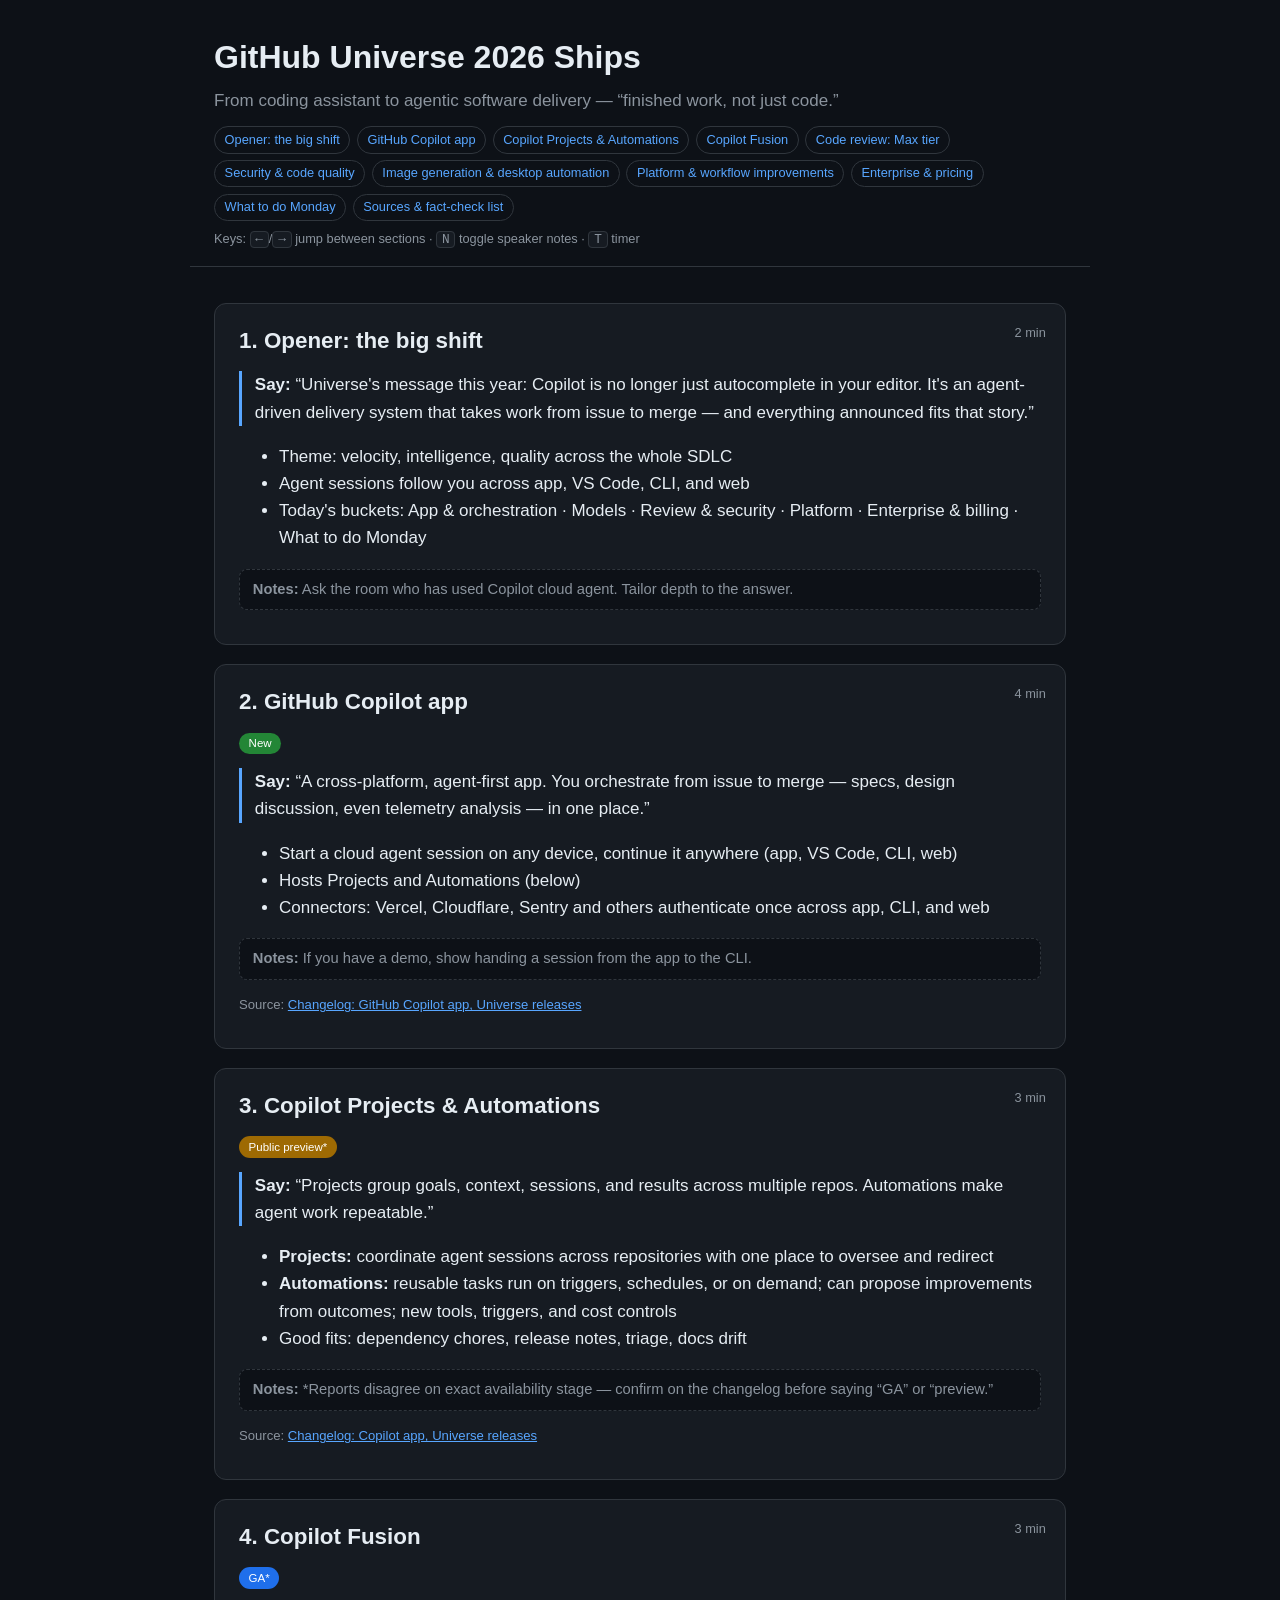
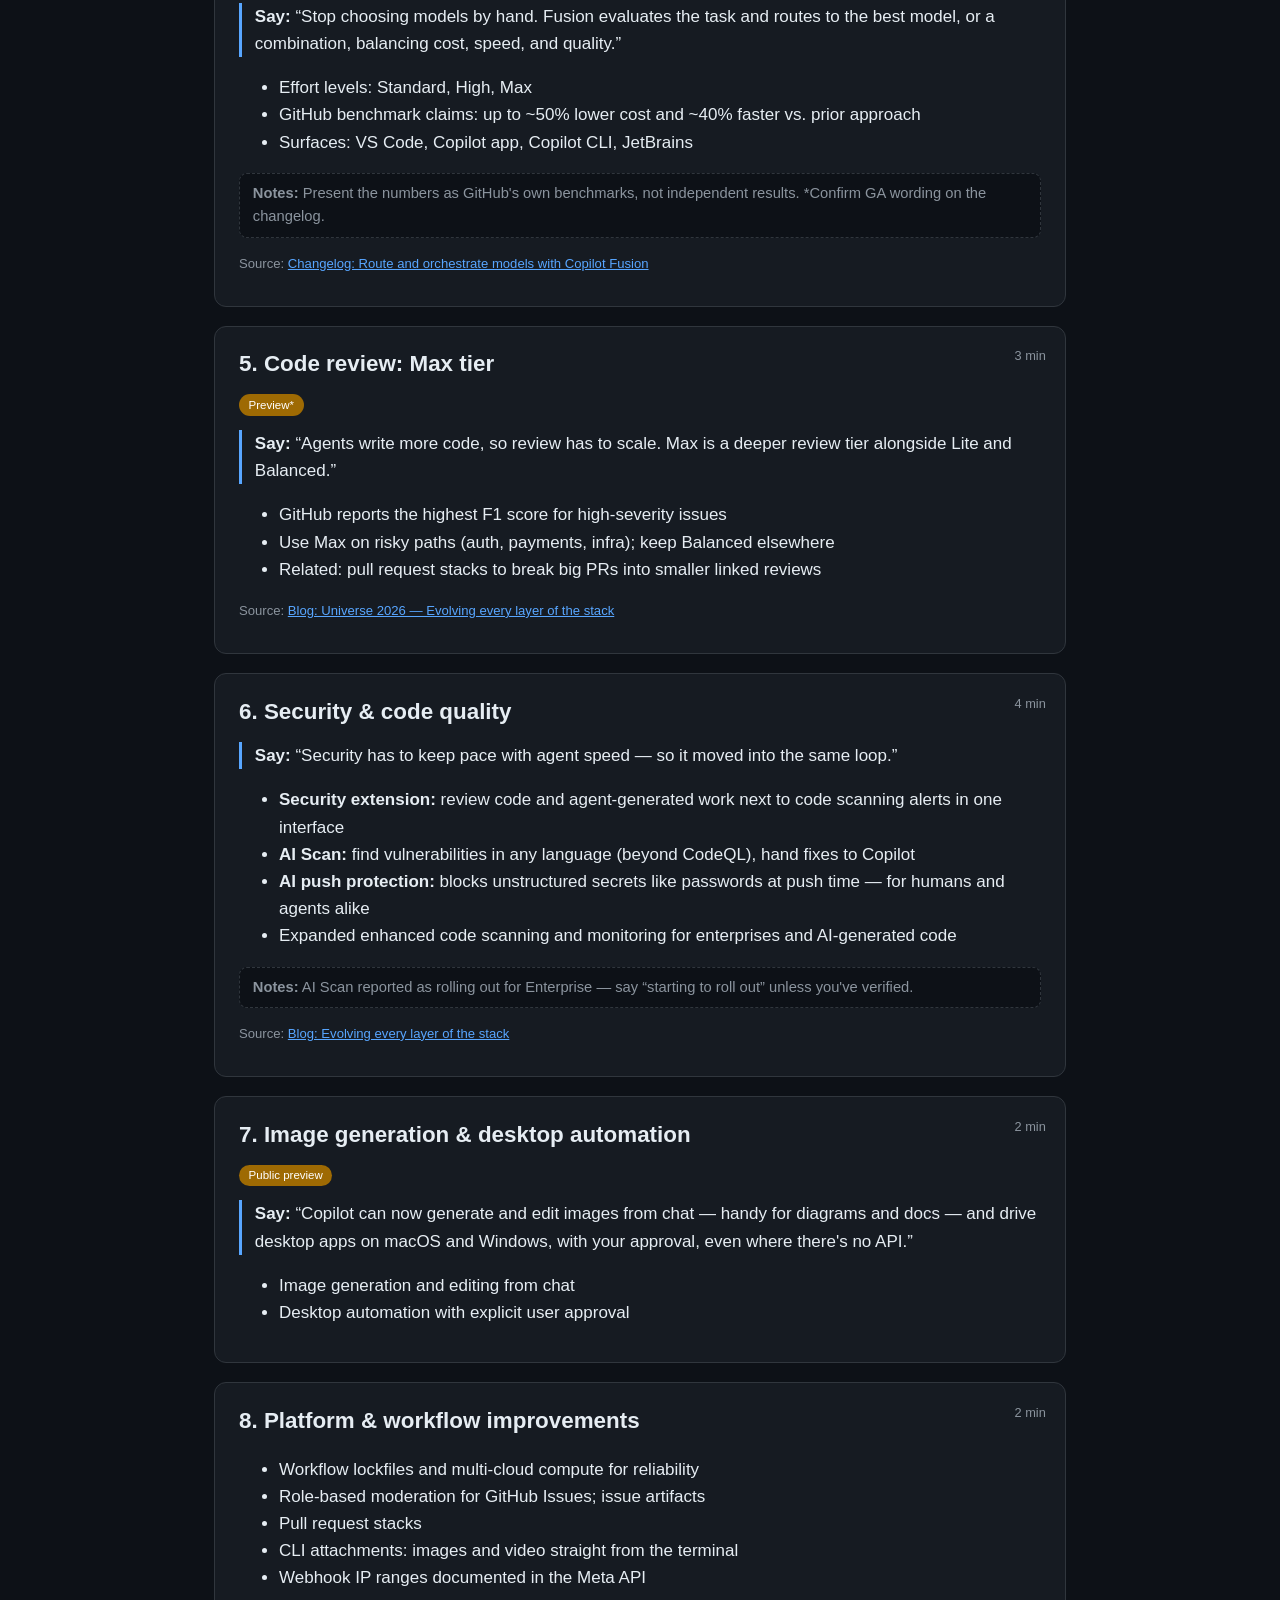
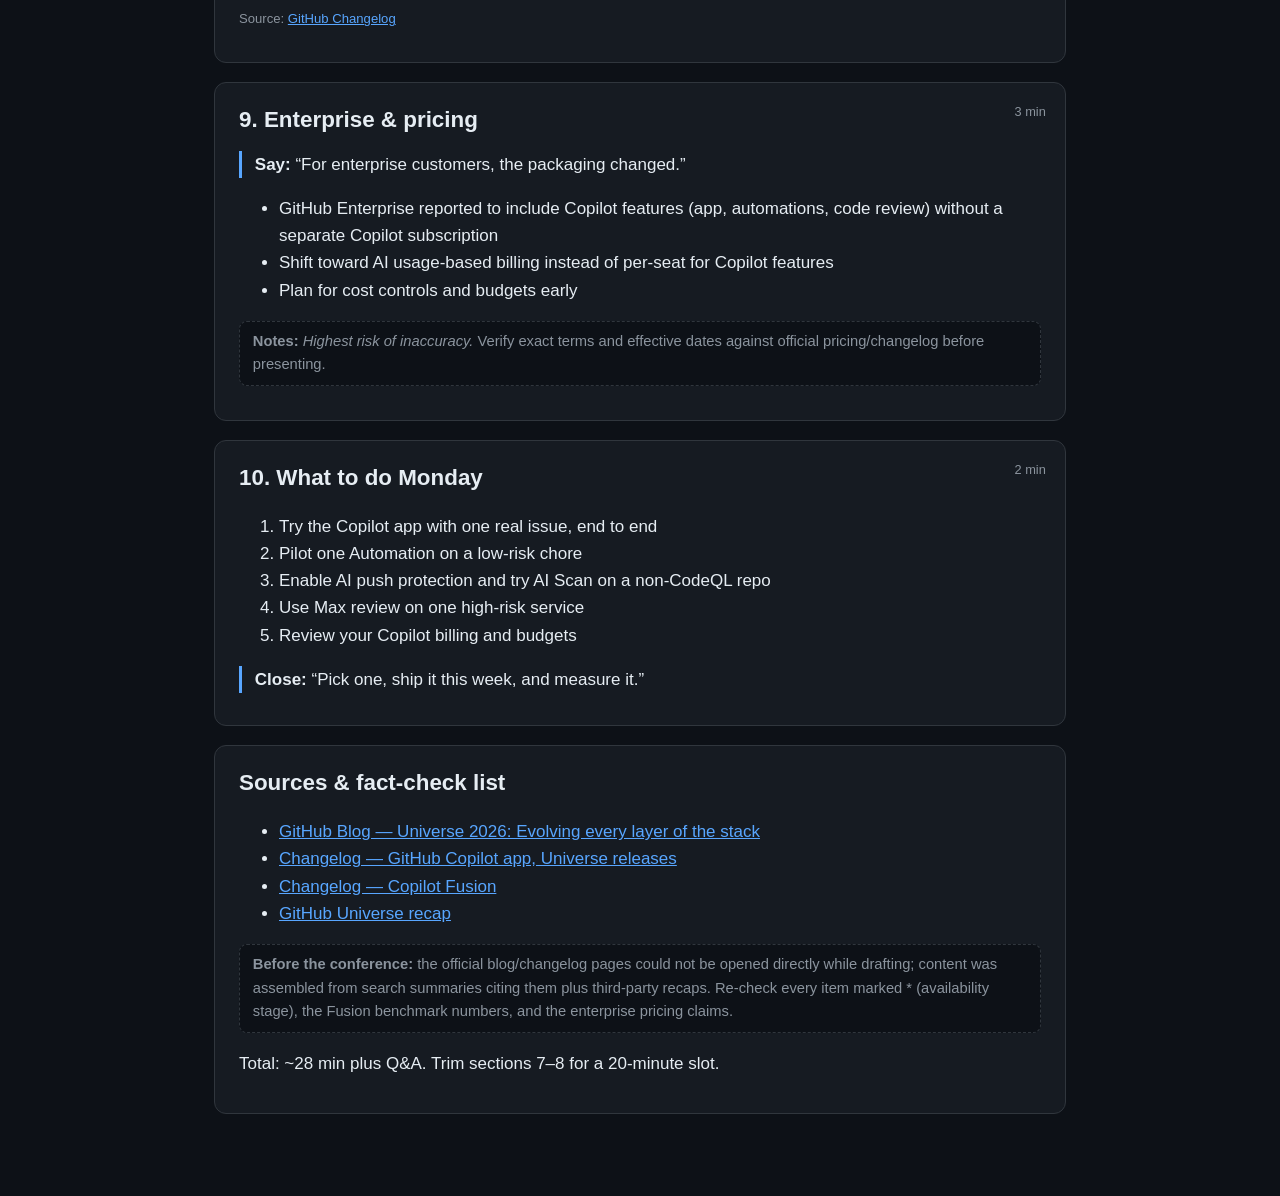
==== index.html @ 9abf764d "Add GitHub Universe 2026 talk track Co-authored-by: Copilot <223556219+Copilot@users.noreply.github." ====
<!DOCTYPE html>
<html lang="en">
<head>
<meta charset="utf-8">
<meta name="viewport" content="width=device-width, initial-scale=1">
<title>GitHub Universe 2026 Ships — Talk Track</title>
<link rel="stylesheet" href="style.css">
</head>
<body>
<header>
  <h1>GitHub Universe 2026 Ships</h1>
  <p class="tag">From coding assistant to agentic software delivery — “finished work, not just code.”</p>
  <nav id="toc"></nav>
  <p class="hint">Keys: <kbd>←</kbd>/<kbd>→</kbd> jump between sections · <kbd>N</kbd> toggle speaker notes · <kbd>T</kbd> timer</p>
  <span id="timer" hidden>00:00</span>
</header>

<main>

<section id="opener" data-time="2 min">
  <h2>1. Opener: the big shift</h2>
  <p class="say"><strong>Say:</strong> “Universe's message this year: Copilot is no longer just autocomplete in your editor. It's an agent-driven delivery system that takes work from issue to merge — and everything announced fits that story.”</p>
  <ul>
    <li>Theme: velocity, intelligence, quality across the whole SDLC</li>
    <li>Agent sessions follow you across app, VS Code, CLI, and web</li>
    <li>Today's buckets: App &amp; orchestration · Models · Review &amp; security · Platform · Enterprise &amp; billing · What to do Monday</li>
  </ul>
  <p class="notes"><strong>Notes:</strong> Ask the room who has used Copilot cloud agent. Tailor depth to the answer.</p>
</section>

<section id="app" data-time="4 min">
  <h2>2. GitHub Copilot app</h2>
  <span class="badge">New</span>
  <p class="say"><strong>Say:</strong> “A cross-platform, agent-first app. You orchestrate from issue to merge — specs, design discussion, even telemetry analysis — in one place.”</p>
  <ul>
    <li>Start a cloud agent session on any device, continue it anywhere (app, VS Code, CLI, web)</li>
    <li>Hosts Projects and Automations (below)</li>
    <li>Connectors: Vercel, Cloudflare, Sentry and others authenticate once across app, CLI, and web</li>
  </ul>
  <p class="notes"><strong>Notes:</strong> If you have a demo, show handing a session from the app to the CLI.</p>
  <p class="src">Source: <a href="https://github.blog/changelog/2026-10-28-github-copilot-app-universe-releases/">Changelog: GitHub Copilot app, Universe releases</a></p>
</section>

<section id="projects" data-time="3 min">
  <h2>3. Copilot Projects &amp; Automations</h2>
  <span class="badge preview">Public preview*</span>
  <p class="say"><strong>Say:</strong> “Projects group goals, context, sessions, and results across multiple repos. Automations make agent work repeatable.”</p>
  <ul>
    <li><strong>Projects:</strong> coordinate agent sessions across repositories with one place to oversee and redirect</li>
    <li><strong>Automations:</strong> reusable tasks run on triggers, schedules, or on demand; can propose improvements from outcomes; new tools, triggers, and cost controls</li>
    <li>Good fits: dependency chores, release notes, triage, docs drift</li>
  </ul>
  <p class="notes"><strong>Notes:</strong> *Reports disagree on exact availability stage — confirm on the changelog before saying “GA” or “preview.”</p>
  <p class="src">Source: <a href="https://github.blog/changelog/2026-10-28-github-copilot-app-universe-releases/">Changelog: Copilot app, Universe releases</a></p>
</section>

<section id="fusion" data-time="3 min">
  <h2>4. Copilot Fusion</h2>
  <span class="badge ga">GA*</span>
  <p class="say"><strong>Say:</strong> “Stop choosing models by hand. Fusion evaluates the task and routes to the best model, or a combination, balancing cost, speed, and quality.”</p>
  <ul>
    <li>Effort levels: Standard, High, Max</li>
    <li>GitHub benchmark claims: up to ~50% lower cost and ~40% faster vs. prior approach</li>
    <li>Surfaces: VS Code, Copilot app, Copilot CLI, JetBrains</li>
  </ul>
  <p class="notes"><strong>Notes:</strong> Present the numbers as GitHub's own benchmarks, not independent results. *Confirm GA wording on the changelog.</p>
  <p class="src">Source: <a href="https://github.blog/changelog/2026-10-28-route-and-orchestrate-models-with-github-copilot-fusion/">Changelog: Route and orchestrate models with Copilot Fusion</a></p>
</section>

<section id="review" data-time="3 min">
  <h2>5. Code review: Max tier</h2>
  <span class="badge preview">Preview*</span>
  <p class="say"><strong>Say:</strong> “Agents write more code, so review has to scale. Max is a deeper review tier alongside Lite and Balanced.”</p>
  <ul>
    <li>GitHub reports the highest F1 score for high-severity issues</li>
    <li>Use Max on risky paths (auth, payments, infra); keep Balanced elsewhere</li>
    <li>Related: pull request stacks to break big PRs into smaller linked reviews</li>
  </ul>
  <p class="src">Source: <a href="https://github.blog/news-insights/company-news/github-universe-2026-evolving-every-layer-of-the-stack/">Blog: Universe 2026 — Evolving every layer of the stack</a></p>
</section>

<section id="security" data-time="4 min">
  <h2>6. Security &amp; code quality</h2>
  <p class="say"><strong>Say:</strong> “Security has to keep pace with agent speed — so it moved into the same loop.”</p>
  <ul>
    <li><strong>Security extension:</strong> review code and agent-generated work next to code scanning alerts in one interface</li>
    <li><strong>AI Scan:</strong> find vulnerabilities in any language (beyond CodeQL), hand fixes to Copilot</li>
    <li><strong>AI push protection:</strong> blocks unstructured secrets like passwords at push time — for humans and agents alike</li>
    <li>Expanded enhanced code scanning and monitoring for enterprises and AI-generated code</li>
  </ul>
  <p class="notes"><strong>Notes:</strong> AI Scan reported as rolling out for Enterprise — say “starting to roll out” unless you've verified.</p>
  <p class="src">Source: <a href="https://github.blog/news-insights/company-news/github-universe-2026-evolving-every-layer-of-the-stack/">Blog: Evolving every layer of the stack</a></p>
</section>

<section id="creative" data-time="2 min">
  <h2>7. Image generation &amp; desktop automation</h2>
  <span class="badge preview">Public preview</span>
  <p class="say"><strong>Say:</strong> “Copilot can now generate and edit images from chat — handy for diagrams and docs — and drive desktop apps on macOS and Windows, with your approval, even where there's no API.”</p>
  <ul>
    <li>Image generation and editing from chat</li>
    <li>Desktop automation with explicit user approval</li>
  </ul>
</section>

<section id="platform" data-time="2 min">
  <h2>8. Platform &amp; workflow improvements</h2>
  <ul>
    <li>Workflow lockfiles and multi-cloud compute for reliability</li>
    <li>Role-based moderation for GitHub Issues; issue artifacts</li>
    <li>Pull request stacks</li>
    <li>CLI attachments: images and video straight from the terminal</li>
    <li>Webhook IP ranges documented in the Meta API</li>
  </ul>
  <p class="src">Source: <a href="https://github.blog/changelog/">GitHub Changelog</a></p>
</section>

<section id="enterprise" data-time="3 min">
  <h2>9. Enterprise &amp; pricing</h2>
  <p class="say"><strong>Say:</strong> “For enterprise customers, the packaging changed.”</p>
  <ul>
    <li>GitHub Enterprise reported to include Copilot features (app, automations, code review) without a separate Copilot subscription</li>
    <li>Shift toward AI usage-based billing instead of per-seat for Copilot features</li>
    <li>Plan for cost controls and budgets early</li>
  </ul>
  <p class="notes"><strong>Notes:</strong> <em>Highest risk of inaccuracy.</em> Verify exact terms and effective dates against official pricing/changelog before presenting.</p>
</section>

<section id="monday" data-time="2 min">
  <h2>10. What to do Monday</h2>
  <ol>
    <li>Try the Copilot app with one real issue, end to end</li>
    <li>Pilot one Automation on a low-risk chore</li>
    <li>Enable AI push protection and try AI Scan on a non-CodeQL repo</li>
    <li>Use Max review on one high-risk service</li>
    <li>Review your Copilot billing and budgets</li>
  </ol>
  <p class="say"><strong>Close:</strong> “Pick one, ship it this week, and measure it.”</p>
</section>

<section id="sources" data-time="">
  <h2>Sources &amp; fact-check list</h2>
  <ul>
    <li><a href="https://github.blog/news-insights/company-news/github-universe-2026-evolving-every-layer-of-the-stack/">GitHub Blog — Universe 2026: Evolving every layer of the stack</a></li>
    <li><a href="https://github.blog/changelog/2026-10-28-github-copilot-app-universe-releases/">Changelog — GitHub Copilot app, Universe releases</a></li>
    <li><a href="https://github.blog/changelog/2026-10-28-route-and-orchestrate-models-with-github-copilot-fusion/">Changelog — Copilot Fusion</a></li>
    <li><a href="https://github.com/events/universe/recap">GitHub Universe recap</a></li>
  </ul>
  <p class="notes"><strong>Before the conference:</strong> the official blog/changelog pages could not be opened directly while drafting; content was assembled from search summaries citing them plus third-party recaps. Re-check every item marked * (availability stage), the Fusion benchmark numbers, and the enterprise pricing claims.</p>
  <p>Total: ~28 min plus Q&amp;A. Trim sections 7–8 for a 20-minute slot.</p>
</section>

</main>
<script src="app.js"></script>
</body>
</html>
---- style.css ----
:root{--bg:#0d1117;--card:#161b22;--fg:#e6edf3;--mut:#8b949e;--acc:#58a6ff;--line:#30363d}
*{box-sizing:border-box}
body{margin:0;background:var(--bg);color:var(--fg);font:17px/1.6 -apple-system,Segoe UI,Helvetica,Arial,sans-serif}
header{padding:2rem 1.5rem 1rem;max-width:900px;margin:auto;position:sticky;top:0;background:var(--bg);z-index:2;border-bottom:1px solid var(--line)}
h1{margin:0;font-size:2rem}
.tag{color:var(--mut);margin:.25rem 0 .75rem}
#toc{display:flex;flex-wrap:wrap;gap:.4rem}
#toc a{font-size:.8rem;padding:.15rem .6rem;border:1px solid var(--line);border-radius:99px;color:var(--acc);text-decoration:none}
.hint{font-size:.8rem;color:var(--mut);margin:.5rem 0 0}
kbd{background:var(--card);border:1px solid var(--line);border-radius:4px;padding:0 .3rem}
#timer{position:absolute;right:1.5rem;top:1rem;font:700 1.4rem monospace;color:var(--acc)}
main{max-width:900px;margin:auto;padding:1rem 1.5rem 4rem}
section{background:var(--card);border:1px solid var(--line);border-radius:12px;padding:1.2rem 1.5rem;margin:1.2rem 0;position:relative;scroll-margin-top:11rem}
section::after{content:attr(data-time);position:absolute;right:1.2rem;top:1.2rem;color:var(--mut);font-size:.8rem}
h2{margin:0 0 .5rem;font-size:1.4rem}
.say{border-left:3px solid var(--acc);padding-left:.8rem;margin:.8rem 0}
.notes{color:var(--mut);font-size:.92rem;background:#0d1117;border:1px dashed var(--line);border-radius:8px;padding:.5rem .8rem}
body.hide-notes .notes{display:none}
.src{font-size:.82rem;color:var(--mut)}
a{color:var(--acc)}
.badge{display:inline-block;font-size:.72rem;padding:.1rem .6rem;border-radius:99px;background:#238636;color:#fff}
.badge.preview{background:#9e6a03}
.badge.ga{background:#1f6feb}
@media print{header{position:static}body{background:#fff;color:#000}section{break-inside:avoid;background:#fff}}
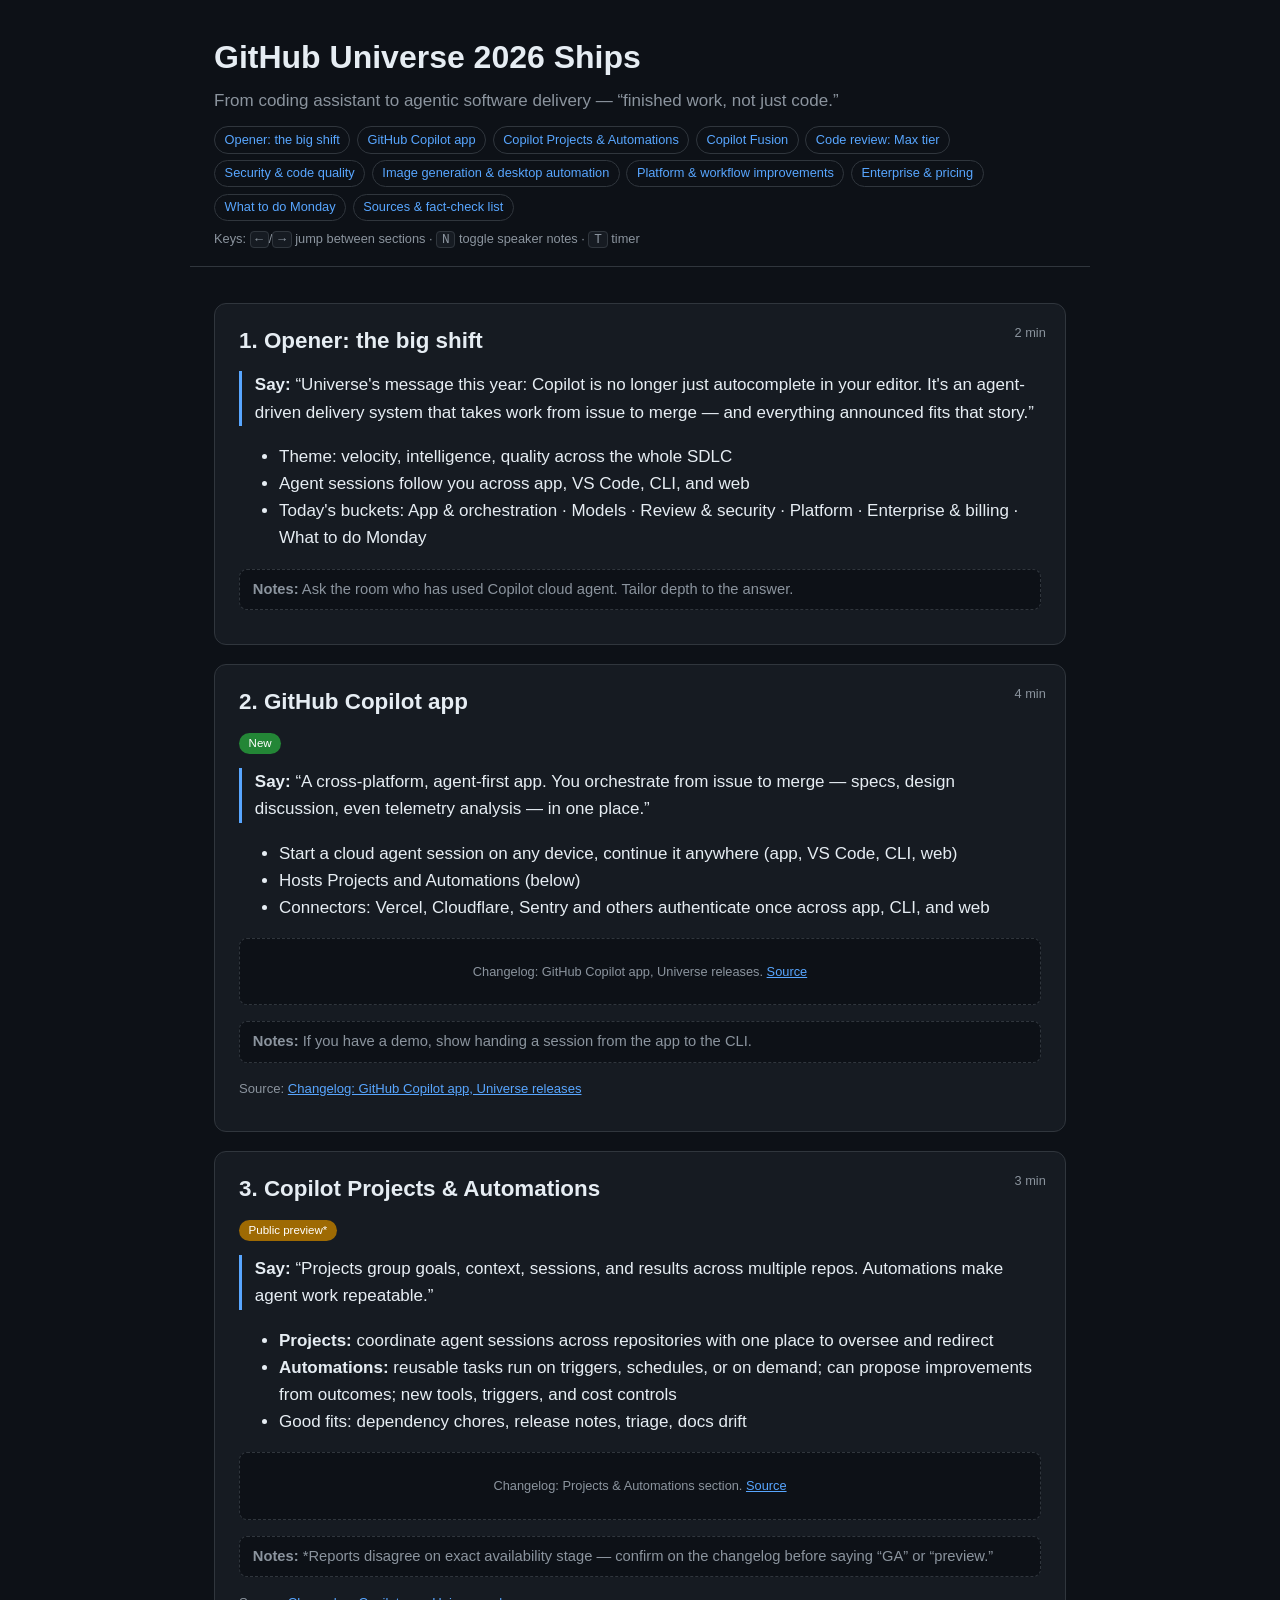
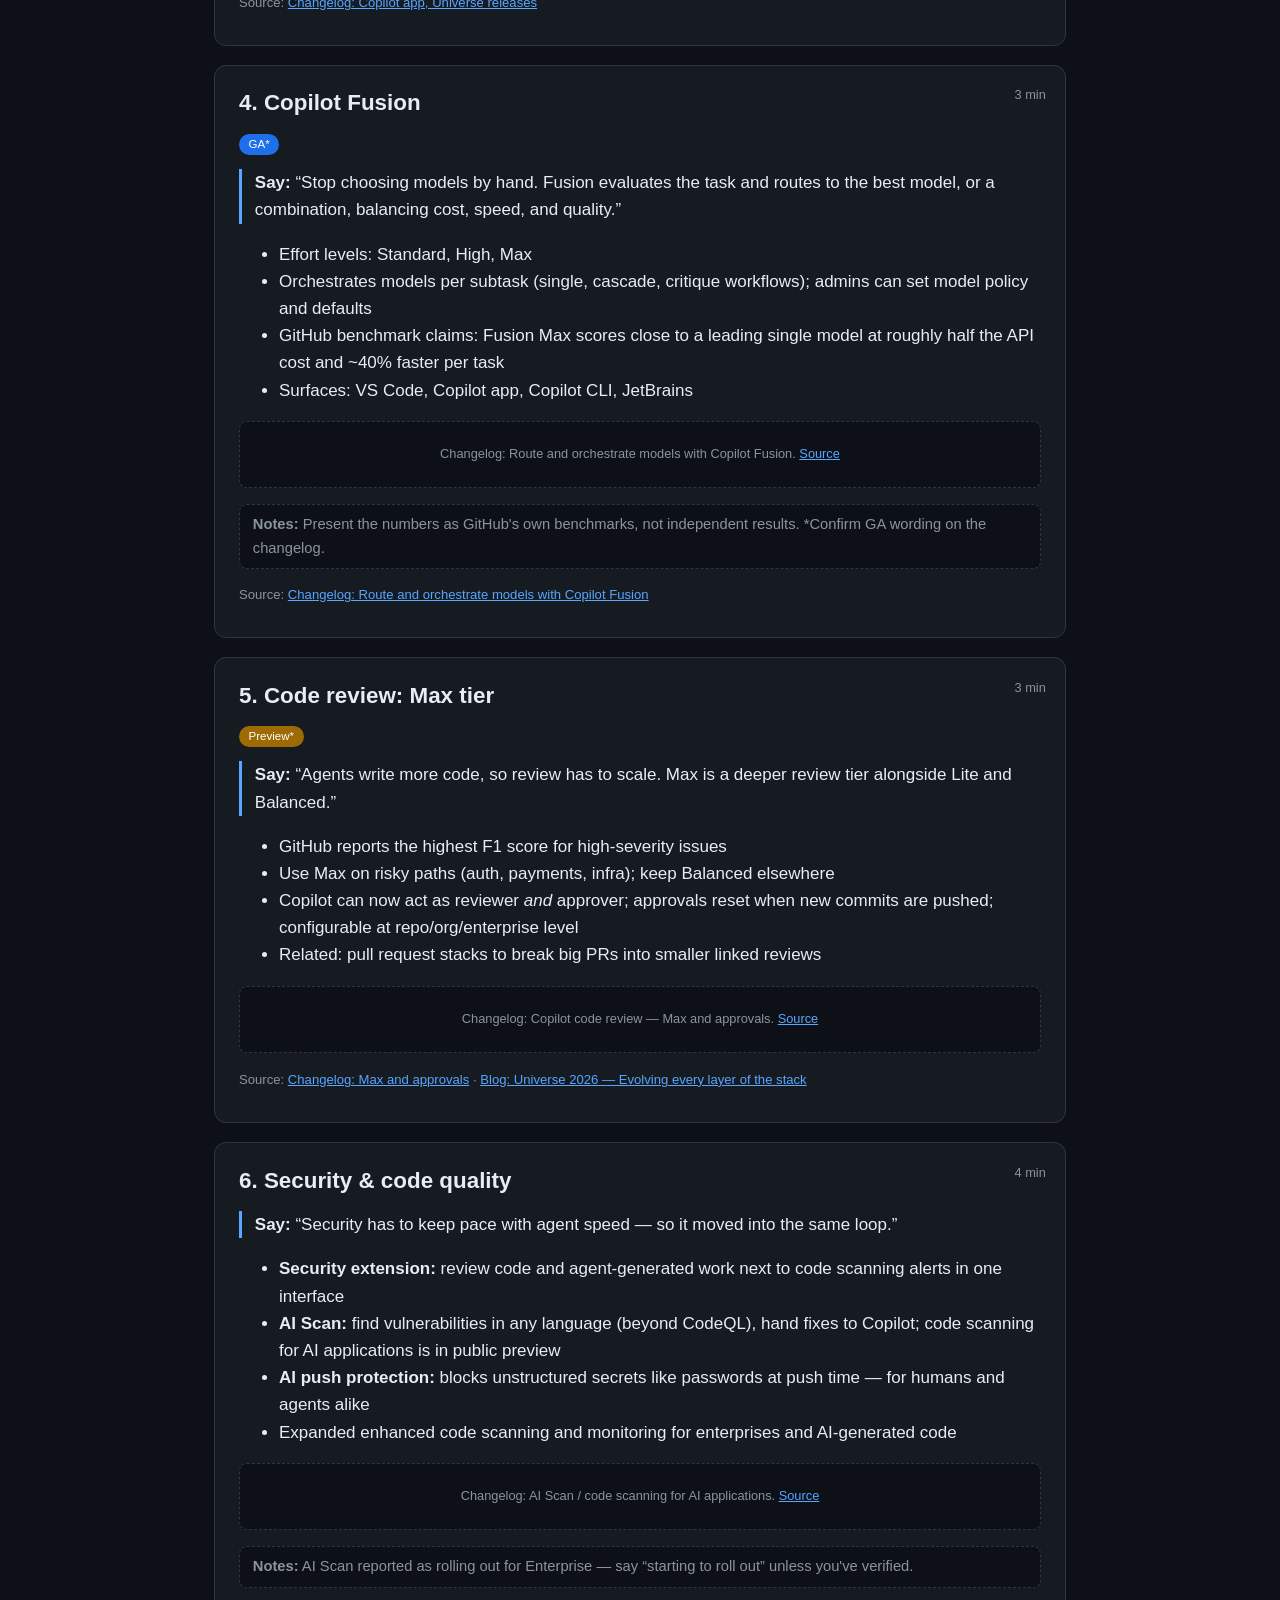
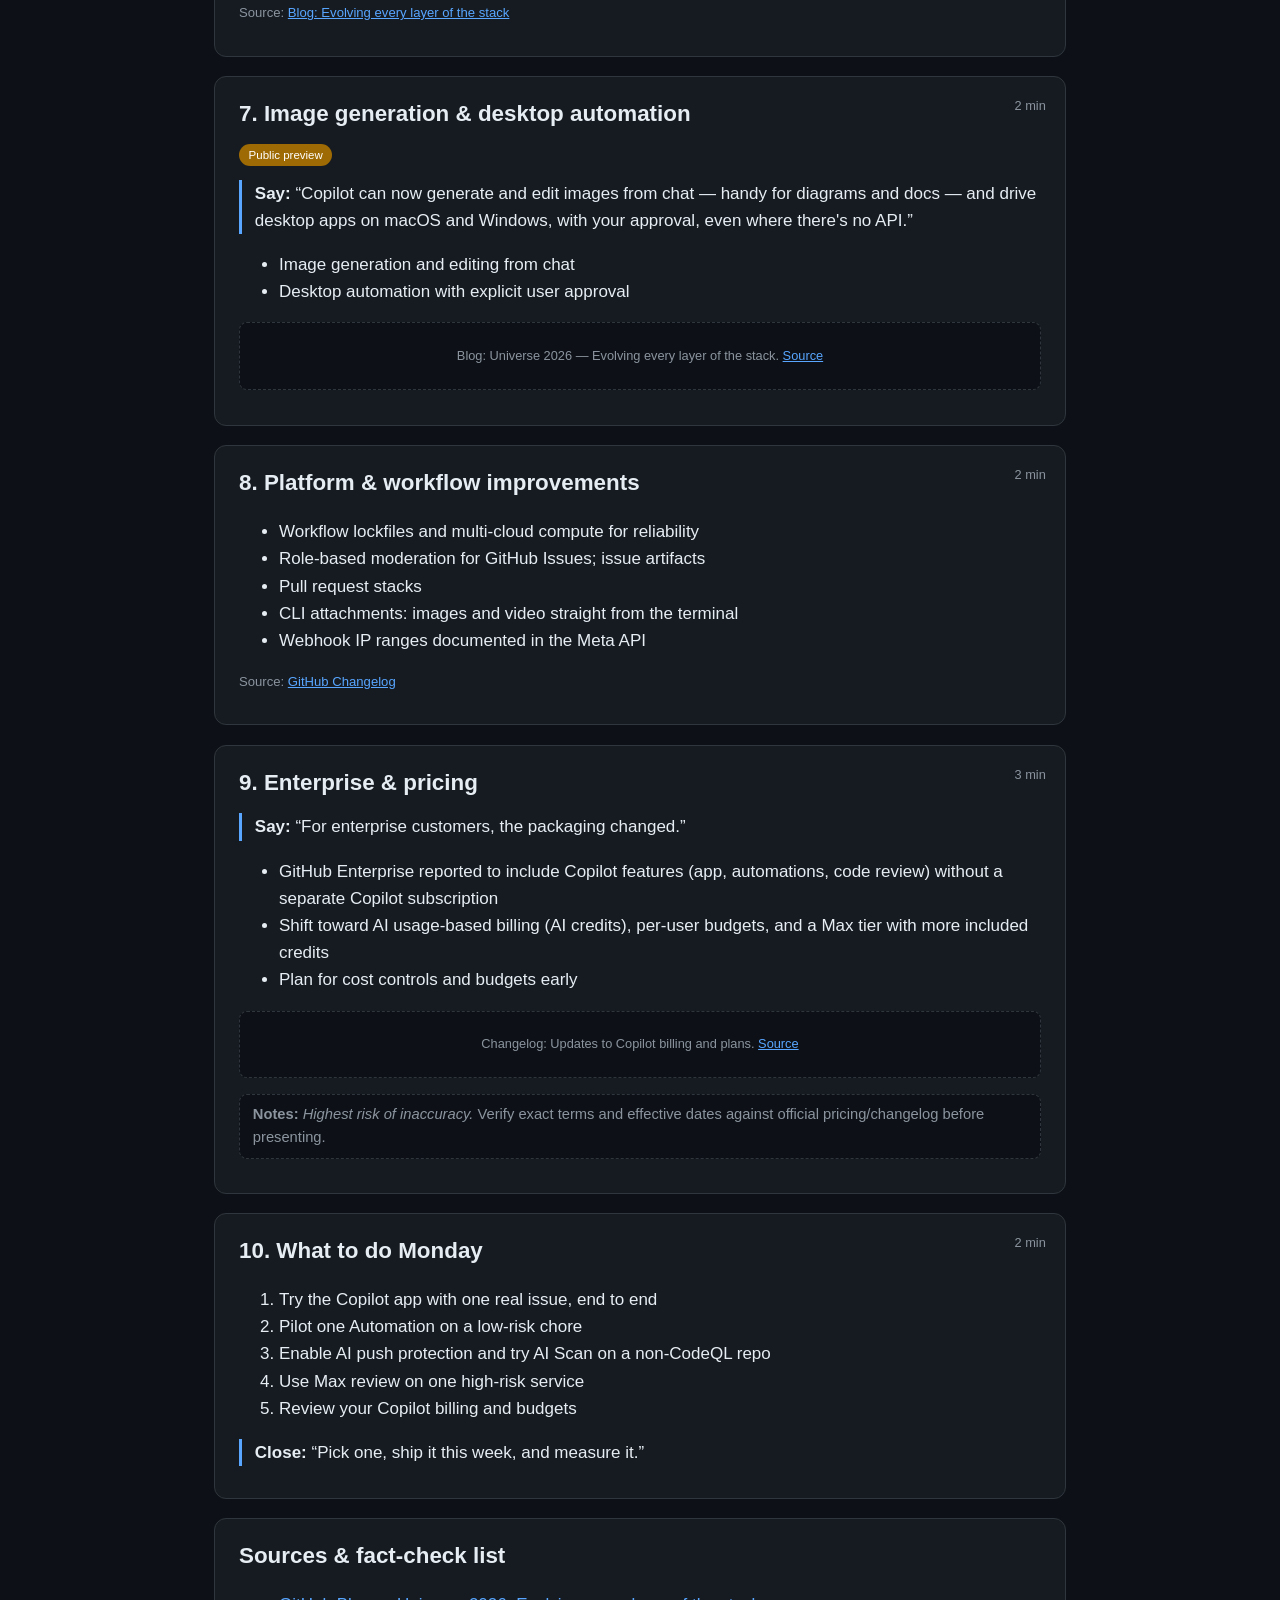
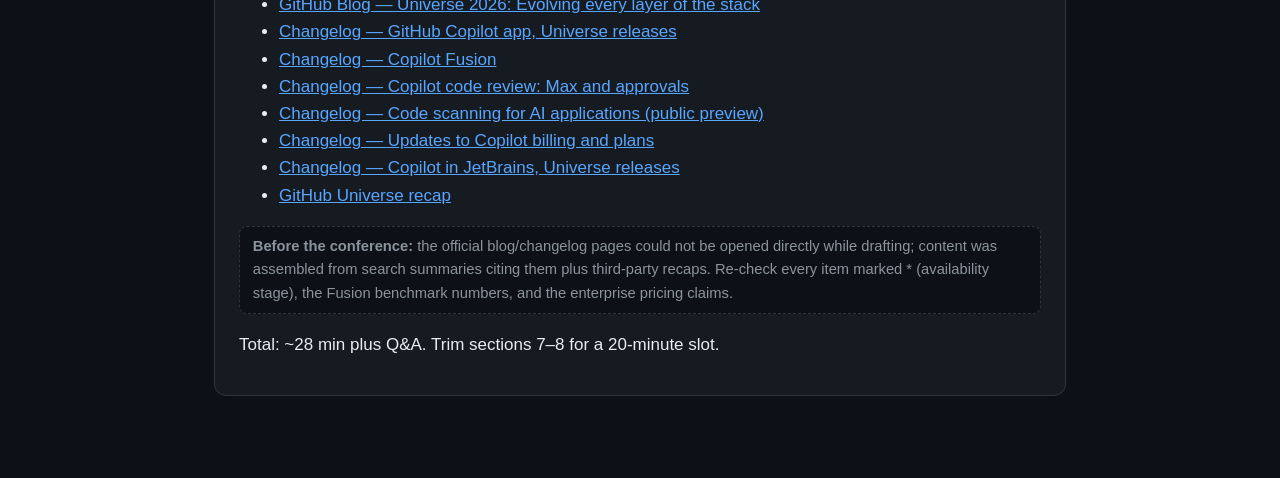
==== commit 5a745f80: "Add screenshot slots, capture script, and refreshed talk track content" ====
--- a/index.html
+++ b/index.html
@@ -37,6 +37,10 @@
     <li>Hosts Projects and Automations (below)</li>
     <li>Connectors: Vercel, Cloudflare, Sentry and others authenticate once across app, CLI, and web</li>
   </ul>
+  <figure class="shot" data-url="https://github.blog/changelog/2026-10-28-github-copilot-app-universe-releases/">
+    <img src="assets/app.png" alt="GitHub Copilot app changelog entry" loading="lazy">
+    <figcaption>Changelog: GitHub Copilot app, Universe releases. <a href="https://github.blog/changelog/2026-10-28-github-copilot-app-universe-releases/">Source</a></figcaption>
+  </figure>
   <p class="notes"><strong>Notes:</strong> If you have a demo, show handing a session from the app to the CLI.</p>
   <p class="src">Source: <a href="https://github.blog/changelog/2026-10-28-github-copilot-app-universe-releases/">Changelog: GitHub Copilot app, Universe releases</a></p>
 </section>
@@ -50,6 +54,10 @@
     <li><strong>Automations:</strong> reusable tasks run on triggers, schedules, or on demand; can propose improvements from outcomes; new tools, triggers, and cost controls</li>
     <li>Good fits: dependency chores, release notes, triage, docs drift</li>
   </ul>
+  <figure class="shot" data-url="https://github.blog/changelog/2026-10-28-github-copilot-app-universe-releases/#projects">
+    <img src="assets/projects.png" alt="Copilot Projects and Automations changelog section" loading="lazy">
+    <figcaption>Changelog: Projects &amp; Automations section. <a href="https://github.blog/changelog/2026-10-28-github-copilot-app-universe-releases/#projects">Source</a></figcaption>
+  </figure>
   <p class="notes"><strong>Notes:</strong> *Reports disagree on exact availability stage — confirm on the changelog before saying “GA” or “preview.”</p>
   <p class="src">Source: <a href="https://github.blog/changelog/2026-10-28-github-copilot-app-universe-releases/">Changelog: Copilot app, Universe releases</a></p>
 </section>
@@ -60,9 +68,14 @@
   <p class="say"><strong>Say:</strong> “Stop choosing models by hand. Fusion evaluates the task and routes to the best model, or a combination, balancing cost, speed, and quality.”</p>
   <ul>
     <li>Effort levels: Standard, High, Max</li>
-    <li>GitHub benchmark claims: up to ~50% lower cost and ~40% faster vs. prior approach</li>
+    <li>Orchestrates models per subtask (single, cascade, critique workflows); admins can set model policy and defaults</li>
+    <li>GitHub benchmark claims: Fusion Max scores close to a leading single model at roughly half the API cost and ~40% faster per task</li>
     <li>Surfaces: VS Code, Copilot app, Copilot CLI, JetBrains</li>
   </ul>
+  <figure class="shot" data-url="https://github.blog/changelog/2026-10-28-route-and-orchestrate-models-with-github-copilot-fusion/">
+    <img src="assets/fusion.png" alt="Copilot Fusion changelog entry" loading="lazy">
+    <figcaption>Changelog: Route and orchestrate models with Copilot Fusion. <a href="https://github.blog/changelog/2026-10-28-route-and-orchestrate-models-with-github-copilot-fusion/">Source</a></figcaption>
+  </figure>
   <p class="notes"><strong>Notes:</strong> Present the numbers as GitHub's own benchmarks, not independent results. *Confirm GA wording on the changelog.</p>
   <p class="src">Source: <a href="https://github.blog/changelog/2026-10-28-route-and-orchestrate-models-with-github-copilot-fusion/">Changelog: Route and orchestrate models with Copilot Fusion</a></p>
 </section>
@@ -74,9 +87,14 @@
   <ul>
     <li>GitHub reports the highest F1 score for high-severity issues</li>
     <li>Use Max on risky paths (auth, payments, infra); keep Balanced elsewhere</li>
+    <li>Copilot can now act as reviewer <em>and</em> approver; approvals reset when new commits are pushed; configurable at repo/org/enterprise level</li>
     <li>Related: pull request stacks to break big PRs into smaller linked reviews</li>
   </ul>
-  <p class="src">Source: <a href="https://github.blog/news-insights/company-news/github-universe-2026-evolving-every-layer-of-the-stack/">Blog: Universe 2026 — Evolving every layer of the stack</a></p>
+  <figure class="shot" data-url="https://github.blog/changelog/2026-10-28-copilot-code-review-merge-with-confidence-with-max-and-approvals/">
+    <img src="assets/review.png" alt="Copilot code review Max and approvals changelog entry" loading="lazy">
+    <figcaption>Changelog: Copilot code review — Max and approvals. <a href="https://github.blog/changelog/2026-10-28-copilot-code-review-merge-with-confidence-with-max-and-approvals/">Source</a></figcaption>
+  </figure>
+  <p class="src">Source: <a href="https://github.blog/changelog/2026-10-28-copilot-code-review-merge-with-confidence-with-max-and-approvals/">Changelog: Max and approvals</a> · <a href="https://github.blog/news-insights/company-news/github-universe-2026-evolving-every-layer-of-the-stack/">Blog: Universe 2026 — Evolving every layer of the stack</a></p>
 </section>
 
 <section id="security" data-time="4 min">
@@ -84,10 +102,14 @@
   <p class="say"><strong>Say:</strong> “Security has to keep pace with agent speed — so it moved into the same loop.”</p>
   <ul>
     <li><strong>Security extension:</strong> review code and agent-generated work next to code scanning alerts in one interface</li>
-    <li><strong>AI Scan:</strong> find vulnerabilities in any language (beyond CodeQL), hand fixes to Copilot</li>
+    <li><strong>AI Scan:</strong> find vulnerabilities in any language (beyond CodeQL), hand fixes to Copilot; code scanning for AI applications is in public preview</li>
     <li><strong>AI push protection:</strong> blocks unstructured secrets like passwords at push time — for humans and agents alike</li>
     <li>Expanded enhanced code scanning and monitoring for enterprises and AI-generated code</li>
   </ul>
+  <figure class="shot" data-url="https://github.blog/changelog/2026-10-28-code-scanning-for-ai-applications-in-public-preview/">
+    <img src="assets/security.png" alt="Code scanning for AI applications changelog entry" loading="lazy">
+    <figcaption>Changelog: AI Scan / code scanning for AI applications. <a href="https://github.blog/changelog/2026-10-28-code-scanning-for-ai-applications-in-public-preview/">Source</a></figcaption>
+  </figure>
   <p class="notes"><strong>Notes:</strong> AI Scan reported as rolling out for Enterprise — say “starting to roll out” unless you've verified.</p>
   <p class="src">Source: <a href="https://github.blog/news-insights/company-news/github-universe-2026-evolving-every-layer-of-the-stack/">Blog: Evolving every layer of the stack</a></p>
 </section>
@@ -100,6 +122,10 @@
     <li>Image generation and editing from chat</li>
     <li>Desktop automation with explicit user approval</li>
   </ul>
+  <figure class="shot" data-url="https://github.blog/news-insights/company-news/github-universe-2026-evolving-every-layer-of-the-stack/">
+    <img src="assets/creative.png" alt="Universe 2026 blog post" loading="lazy">
+    <figcaption>Blog: Universe 2026 — Evolving every layer of the stack. <a href="https://github.blog/news-insights/company-news/github-universe-2026-evolving-every-layer-of-the-stack/">Source</a></figcaption>
+  </figure>
 </section>
 
 <section id="platform" data-time="2 min">
@@ -119,9 +145,13 @@
   <p class="say"><strong>Say:</strong> “For enterprise customers, the packaging changed.”</p>
   <ul>
     <li>GitHub Enterprise reported to include Copilot features (app, automations, code review) without a separate Copilot subscription</li>
-    <li>Shift toward AI usage-based billing instead of per-seat for Copilot features</li>
+    <li>Shift toward AI usage-based billing (AI credits), per-user budgets, and a Max tier with more included credits</li>
     <li>Plan for cost controls and budgets early</li>
   </ul>
+  <figure class="shot" data-url="https://github.blog/changelog/2026-06-01-updates-to-github-copilot-billing-and-plans/">
+    <img src="assets/enterprise.png" alt="Copilot billing and plans changelog entry" loading="lazy">
+    <figcaption>Changelog: Updates to Copilot billing and plans. <a href="https://github.blog/changelog/2026-06-01-updates-to-github-copilot-billing-and-plans/">Source</a></figcaption>
+  </figure>
   <p class="notes"><strong>Notes:</strong> <em>Highest risk of inaccuracy.</em> Verify exact terms and effective dates against official pricing/changelog before presenting.</p>
 </section>
 
@@ -143,6 +173,10 @@
     <li><a href="https://github.blog/news-insights/company-news/github-universe-2026-evolving-every-layer-of-the-stack/">GitHub Blog — Universe 2026: Evolving every layer of the stack</a></li>
     <li><a href="https://github.blog/changelog/2026-10-28-github-copilot-app-universe-releases/">Changelog — GitHub Copilot app, Universe releases</a></li>
     <li><a href="https://github.blog/changelog/2026-10-28-route-and-orchestrate-models-with-github-copilot-fusion/">Changelog — Copilot Fusion</a></li>
+    <li><a href="https://github.blog/changelog/2026-10-28-copilot-code-review-merge-with-confidence-with-max-and-approvals/">Changelog — Copilot code review: Max and approvals</a></li>
+    <li><a href="https://github.blog/changelog/2026-10-28-code-scanning-for-ai-applications-in-public-preview/">Changelog — Code scanning for AI applications (public preview)</a></li>
+    <li><a href="https://github.blog/changelog/2026-06-01-updates-to-github-copilot-billing-and-plans/">Changelog — Updates to Copilot billing and plans</a></li>
+    <li><a href="https://github.blog/changelog/2026-10-28-github-copilot-in-jetbrains-universe-releases/">Changelog — Copilot in JetBrains, Universe releases</a></li>
     <li><a href="https://github.com/events/universe/recap">GitHub Universe recap</a></li>
   </ul>
   <p class="notes"><strong>Before the conference:</strong> the official blog/changelog pages could not be opened directly while drafting; content was assembled from search summaries citing them plus third-party recaps. Re-check every item marked * (availability stage), the Fusion benchmark numbers, and the enterprise pricing claims.</p>
--- a/style.css
+++ b/style.css
@@ -22,3 +22,9 @@
 .badge.preview{background:#9e6a03}
 .badge.ga{background:#1f6feb}
 @media print{header{position:static}body{background:#fff;color:#000}section{break-inside:avoid;background:#fff}}
+.shot{margin:1rem 0;border:1px solid var(--line);border-radius:8px;overflow:hidden;background:#0d1117}
+.shot img{display:block;width:100%;height:auto}
+.shot figcaption{font-size:.8rem;color:var(--mut);padding:.4rem .8rem}
+.shot.missing{border-style:dashed;padding:1rem;text-align:center;color:var(--mut)}
+.shot.missing img{display:none}
+@media print{.shot{break-inside:avoid;background:#fff}}
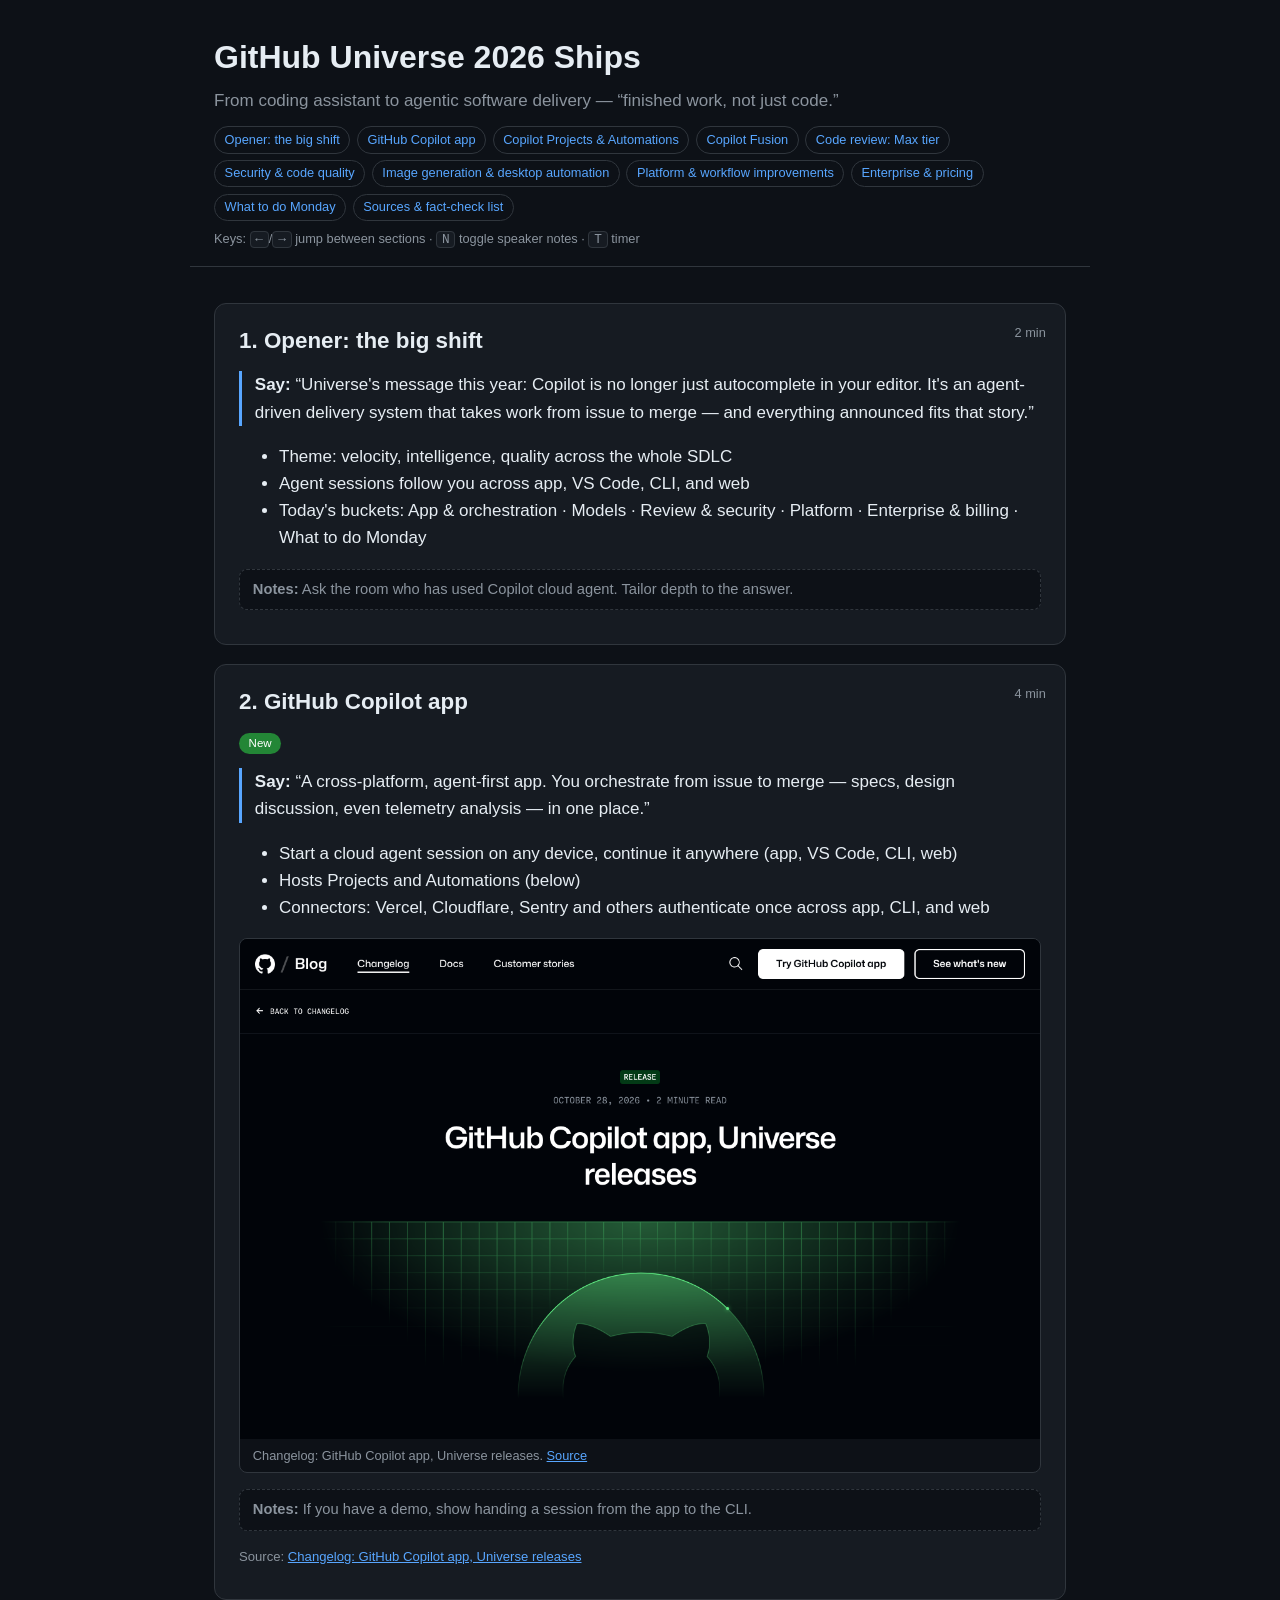
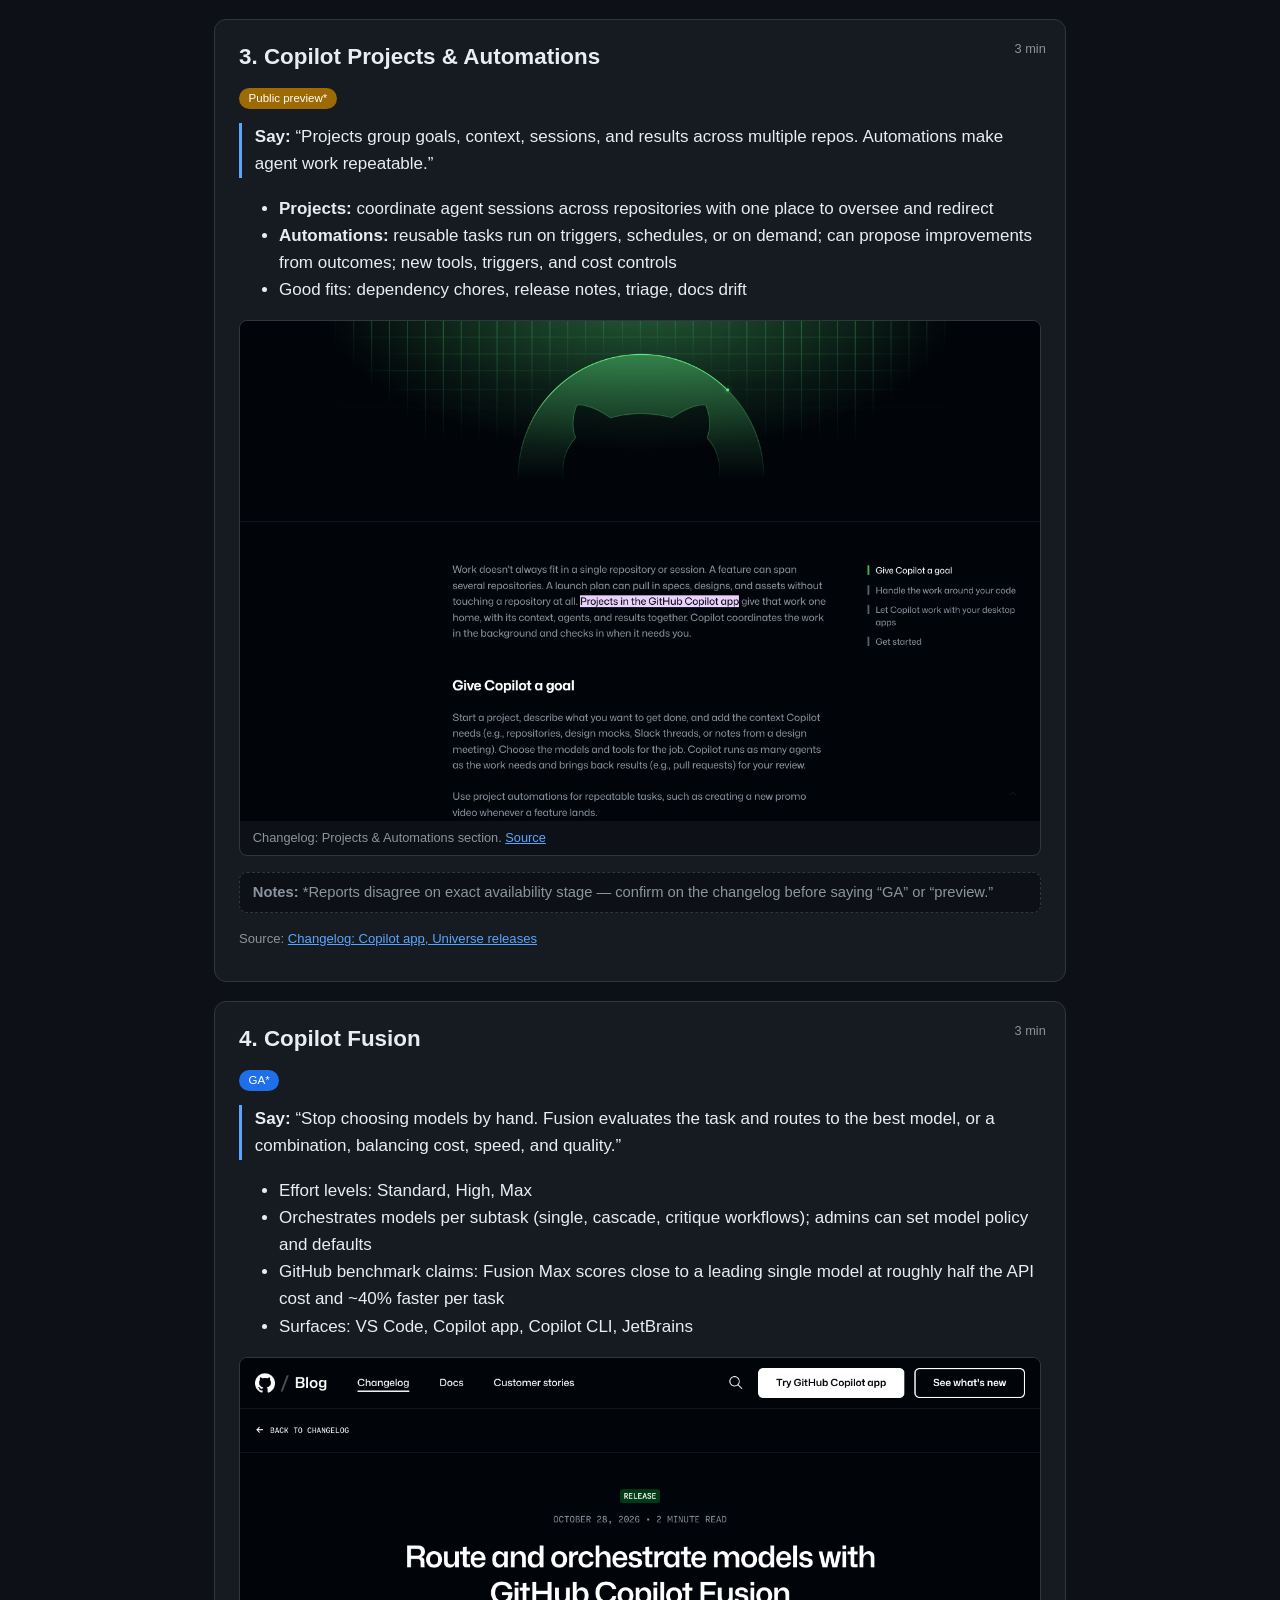
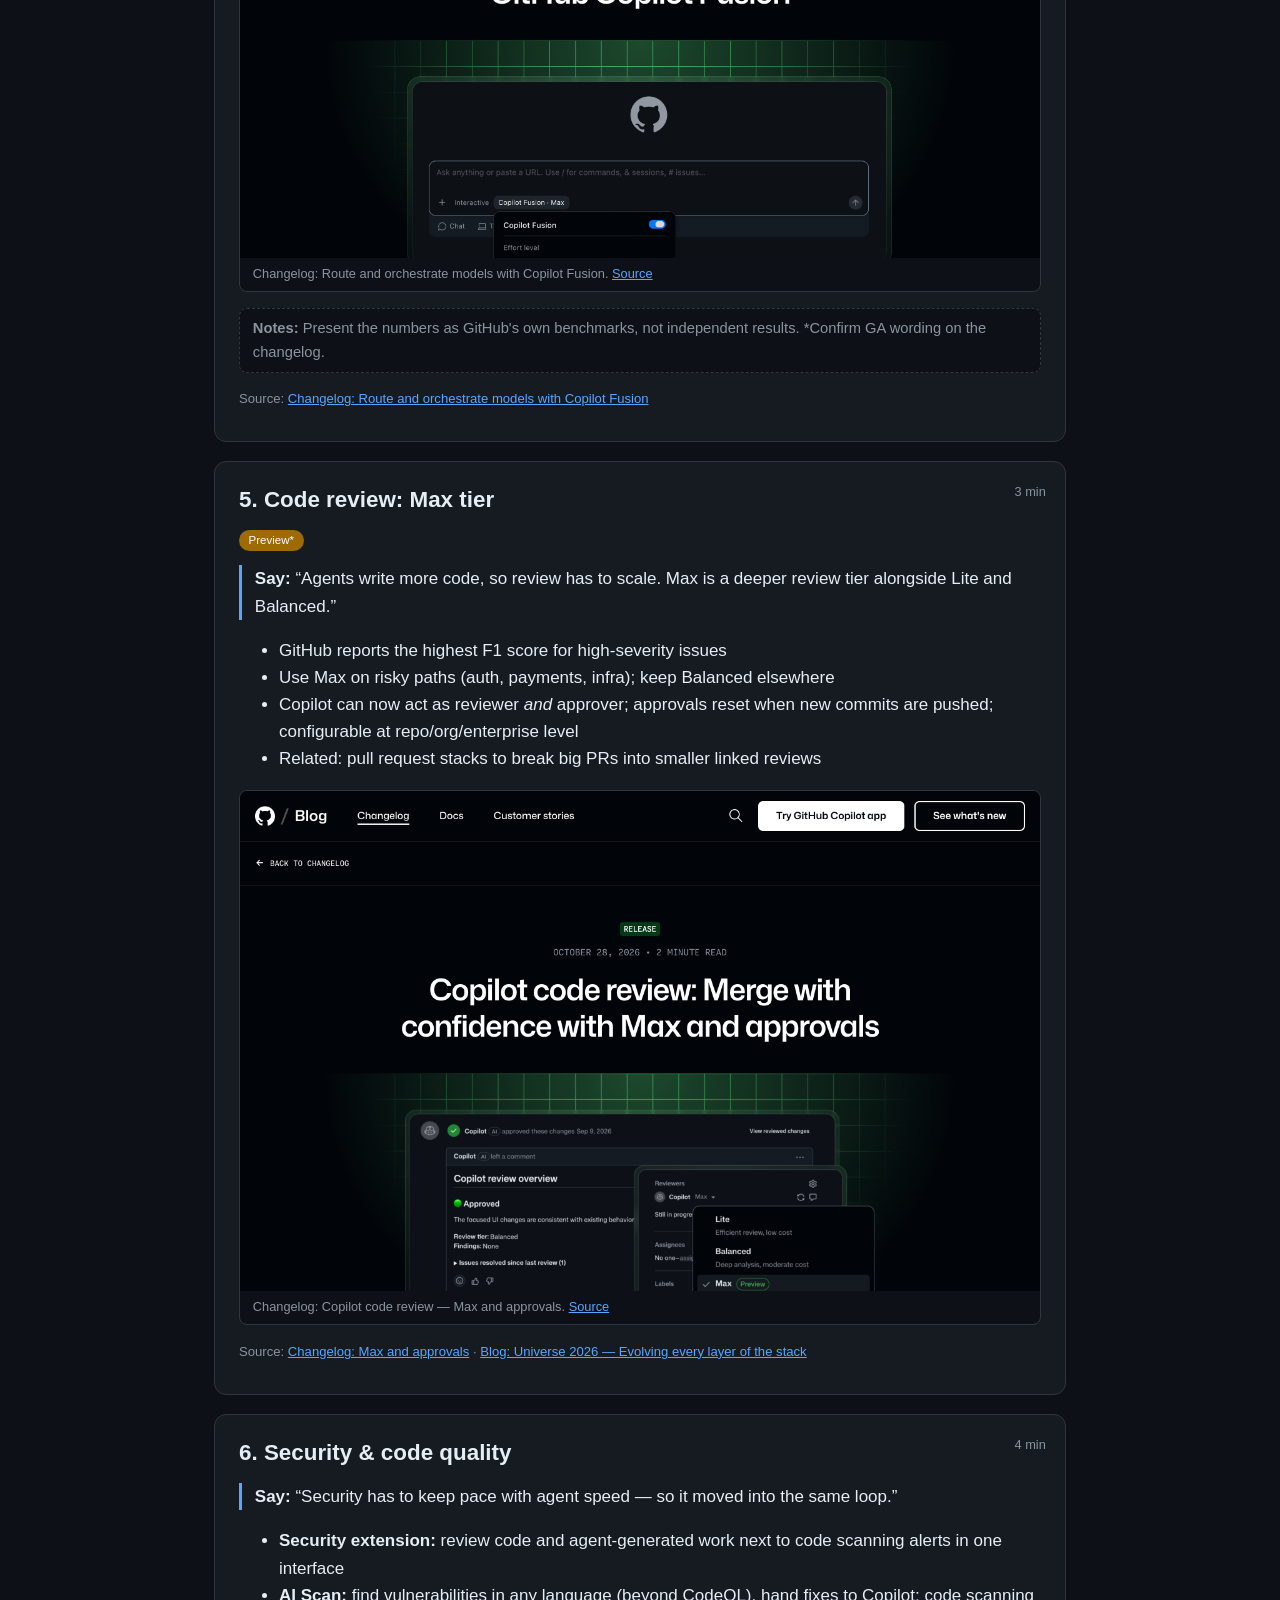
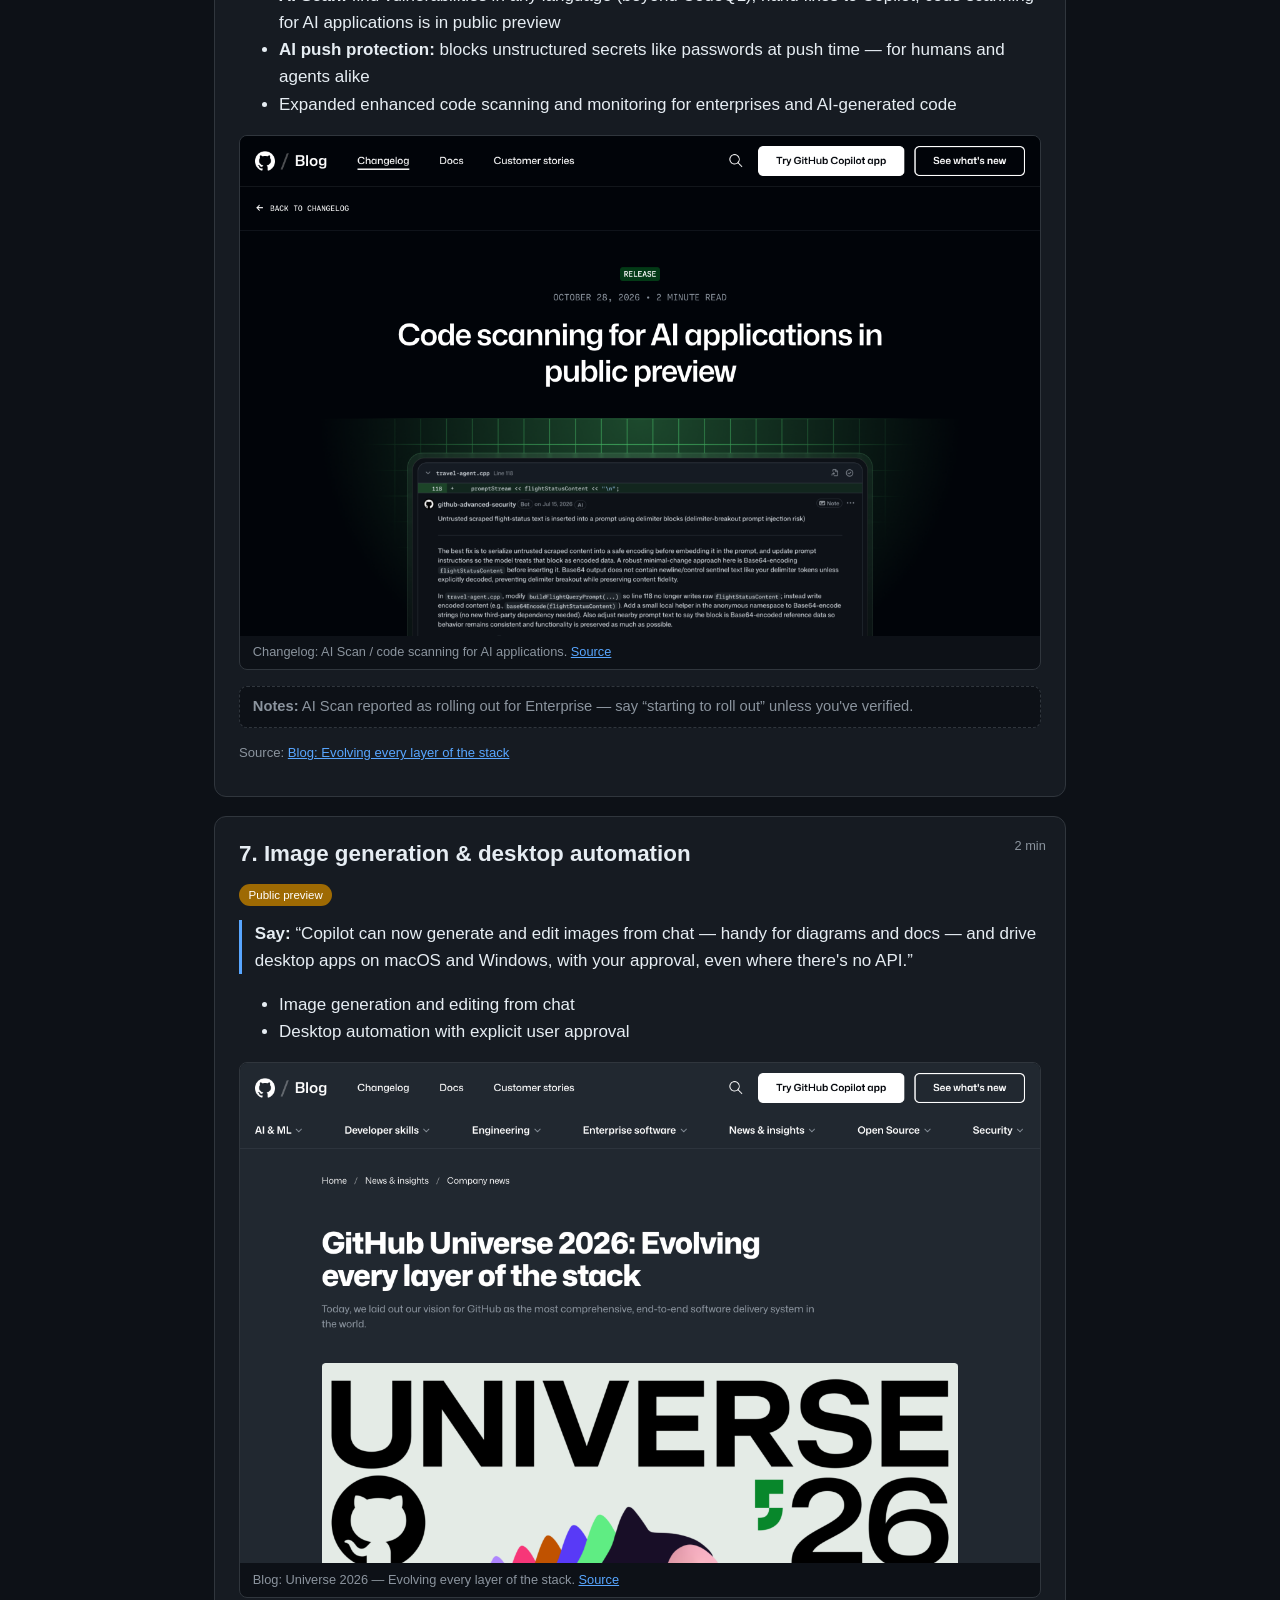
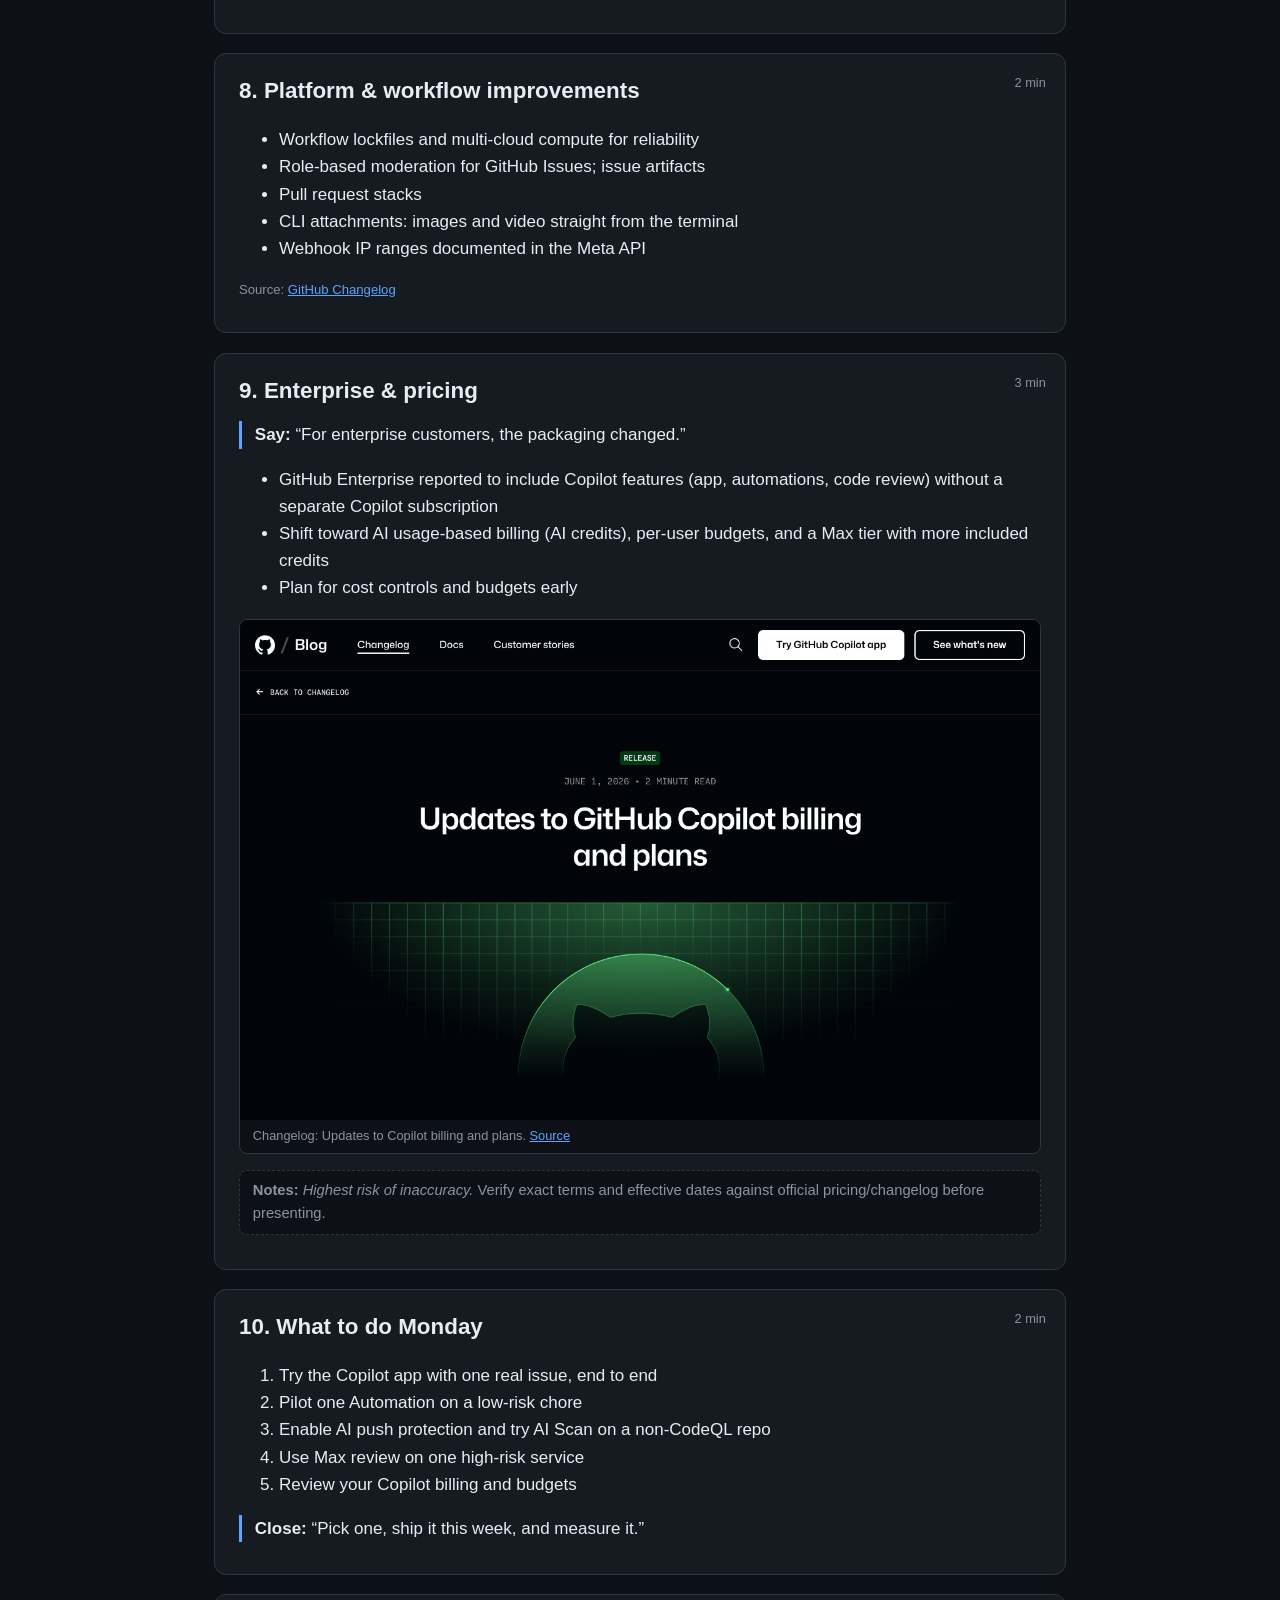
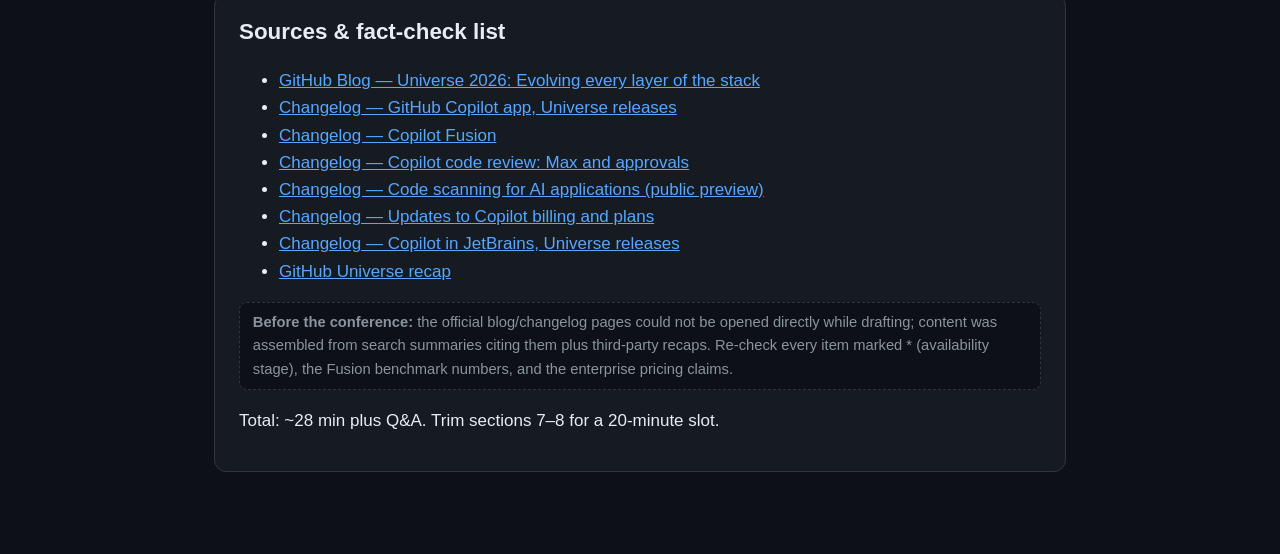
==== commit dc6d9c82: "Add captured screenshots and fix Projects source link Capture all seven assets/*.png with scripts/ca" ====
--- a/index.html
+++ b/index.html
@@ -54,9 +54,9 @@
     <li><strong>Automations:</strong> reusable tasks run on triggers, schedules, or on demand; can propose improvements from outcomes; new tools, triggers, and cost controls</li>
     <li>Good fits: dependency chores, release notes, triage, docs drift</li>
   </ul>
-  <figure class="shot" data-url="https://github.blog/changelog/2026-10-28-github-copilot-app-universe-releases/#projects">
+  <figure class="shot" data-url="https://github.blog/changelog/2026-10-28-github-copilot-app-universe-releases/#:~:text=Projects%20in%20the%20GitHub%20Copilot%20app">
     <img src="assets/projects.png" alt="Copilot Projects and Automations changelog section" loading="lazy">
-    <figcaption>Changelog: Projects &amp; Automations section. <a href="https://github.blog/changelog/2026-10-28-github-copilot-app-universe-releases/#projects">Source</a></figcaption>
+    <figcaption>Changelog: Projects &amp; Automations section. <a href="https://github.blog/changelog/2026-10-28-github-copilot-app-universe-releases/#:~:text=Projects%20in%20the%20GitHub%20Copilot%20app">Source</a></figcaption>
   </figure>
   <p class="notes"><strong>Notes:</strong> *Reports disagree on exact availability stage — confirm on the changelog before saying “GA” or “preview.”</p>
   <p class="src">Source: <a href="https://github.blog/changelog/2026-10-28-github-copilot-app-universe-releases/">Changelog: Copilot app, Universe releases</a></p>
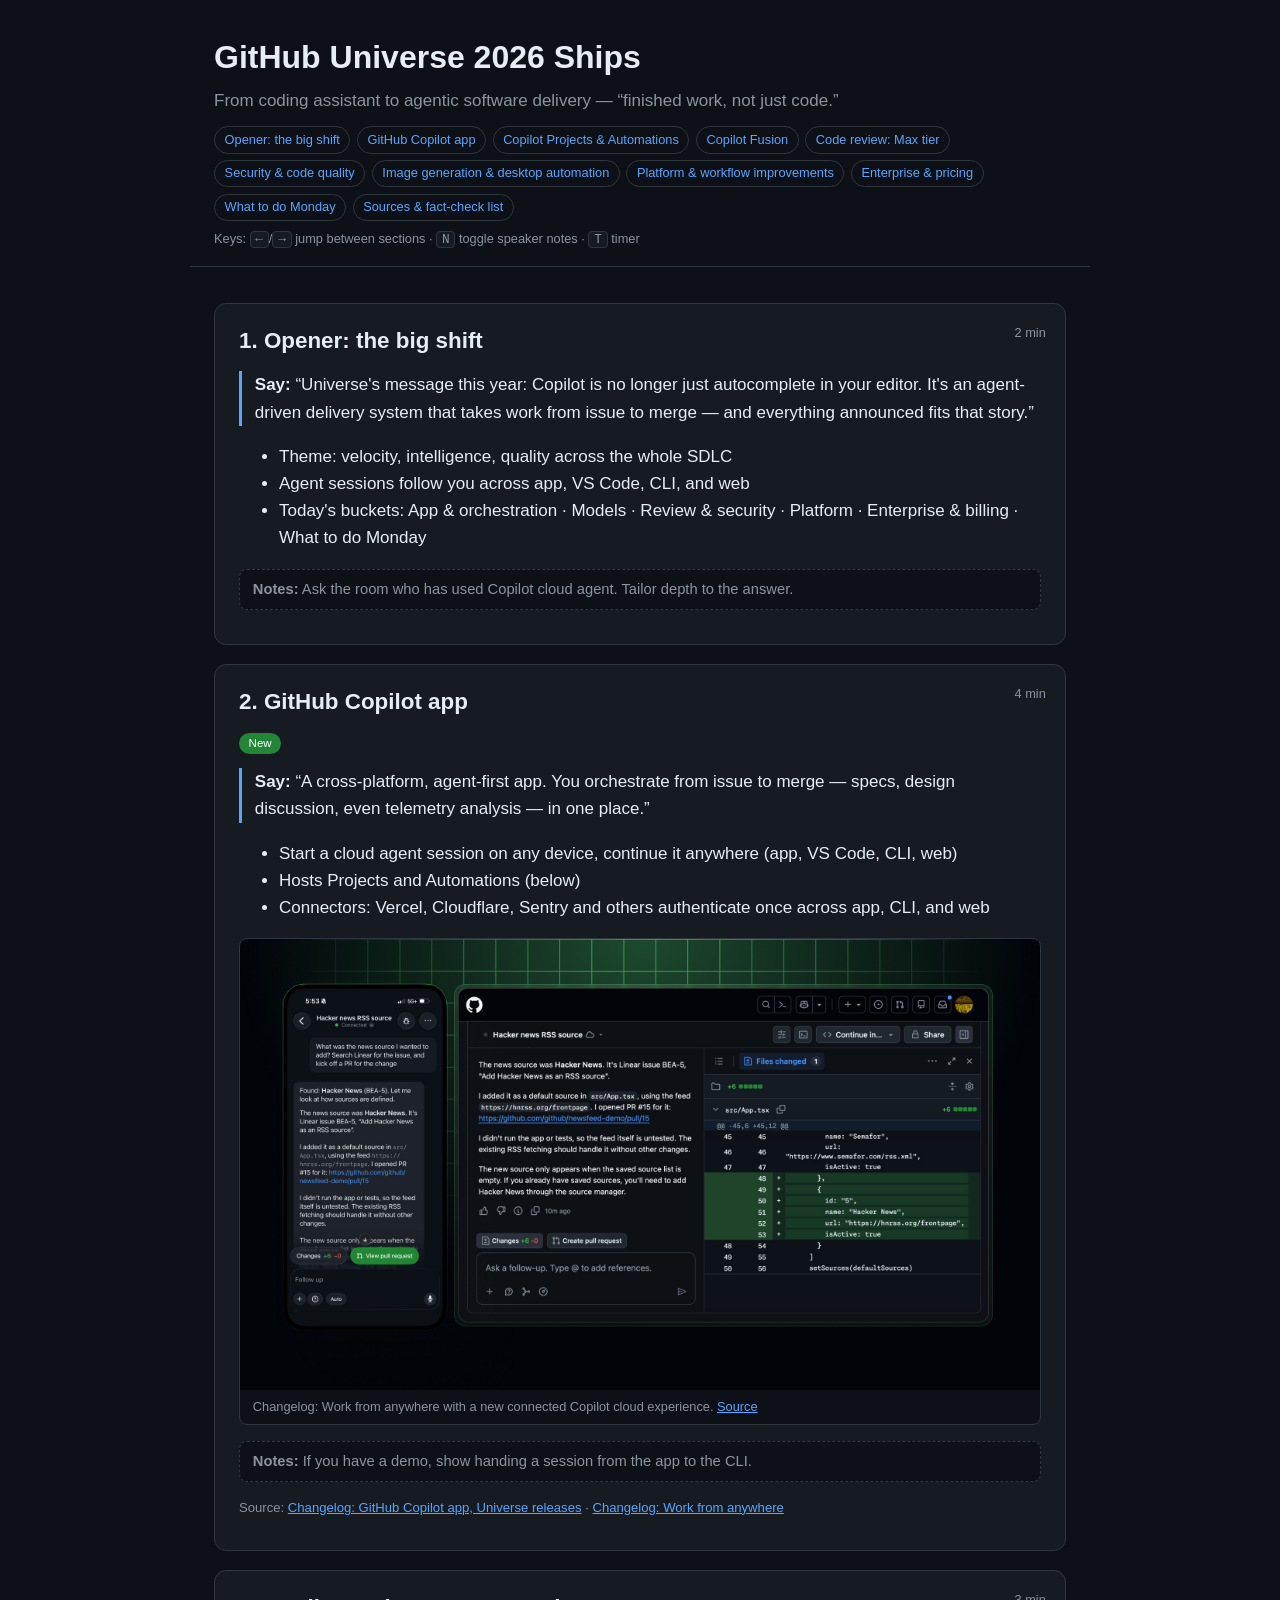
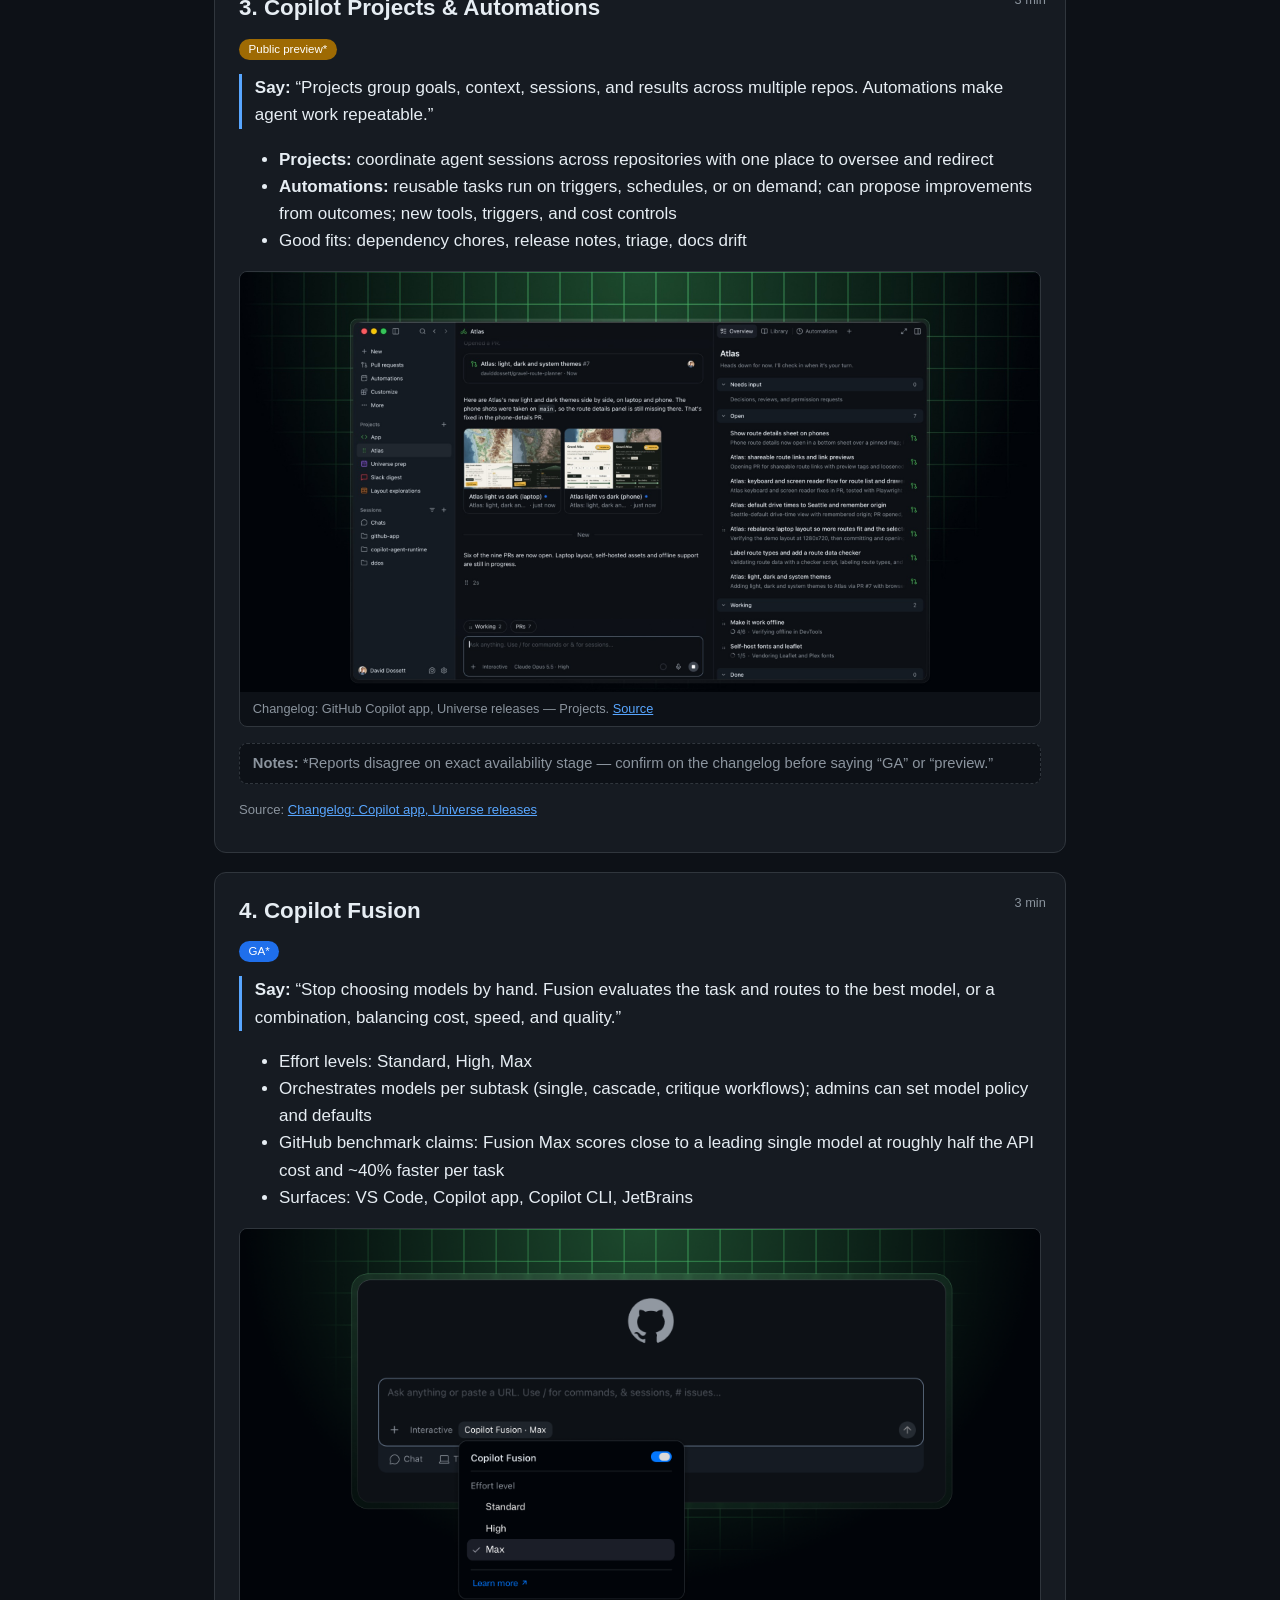
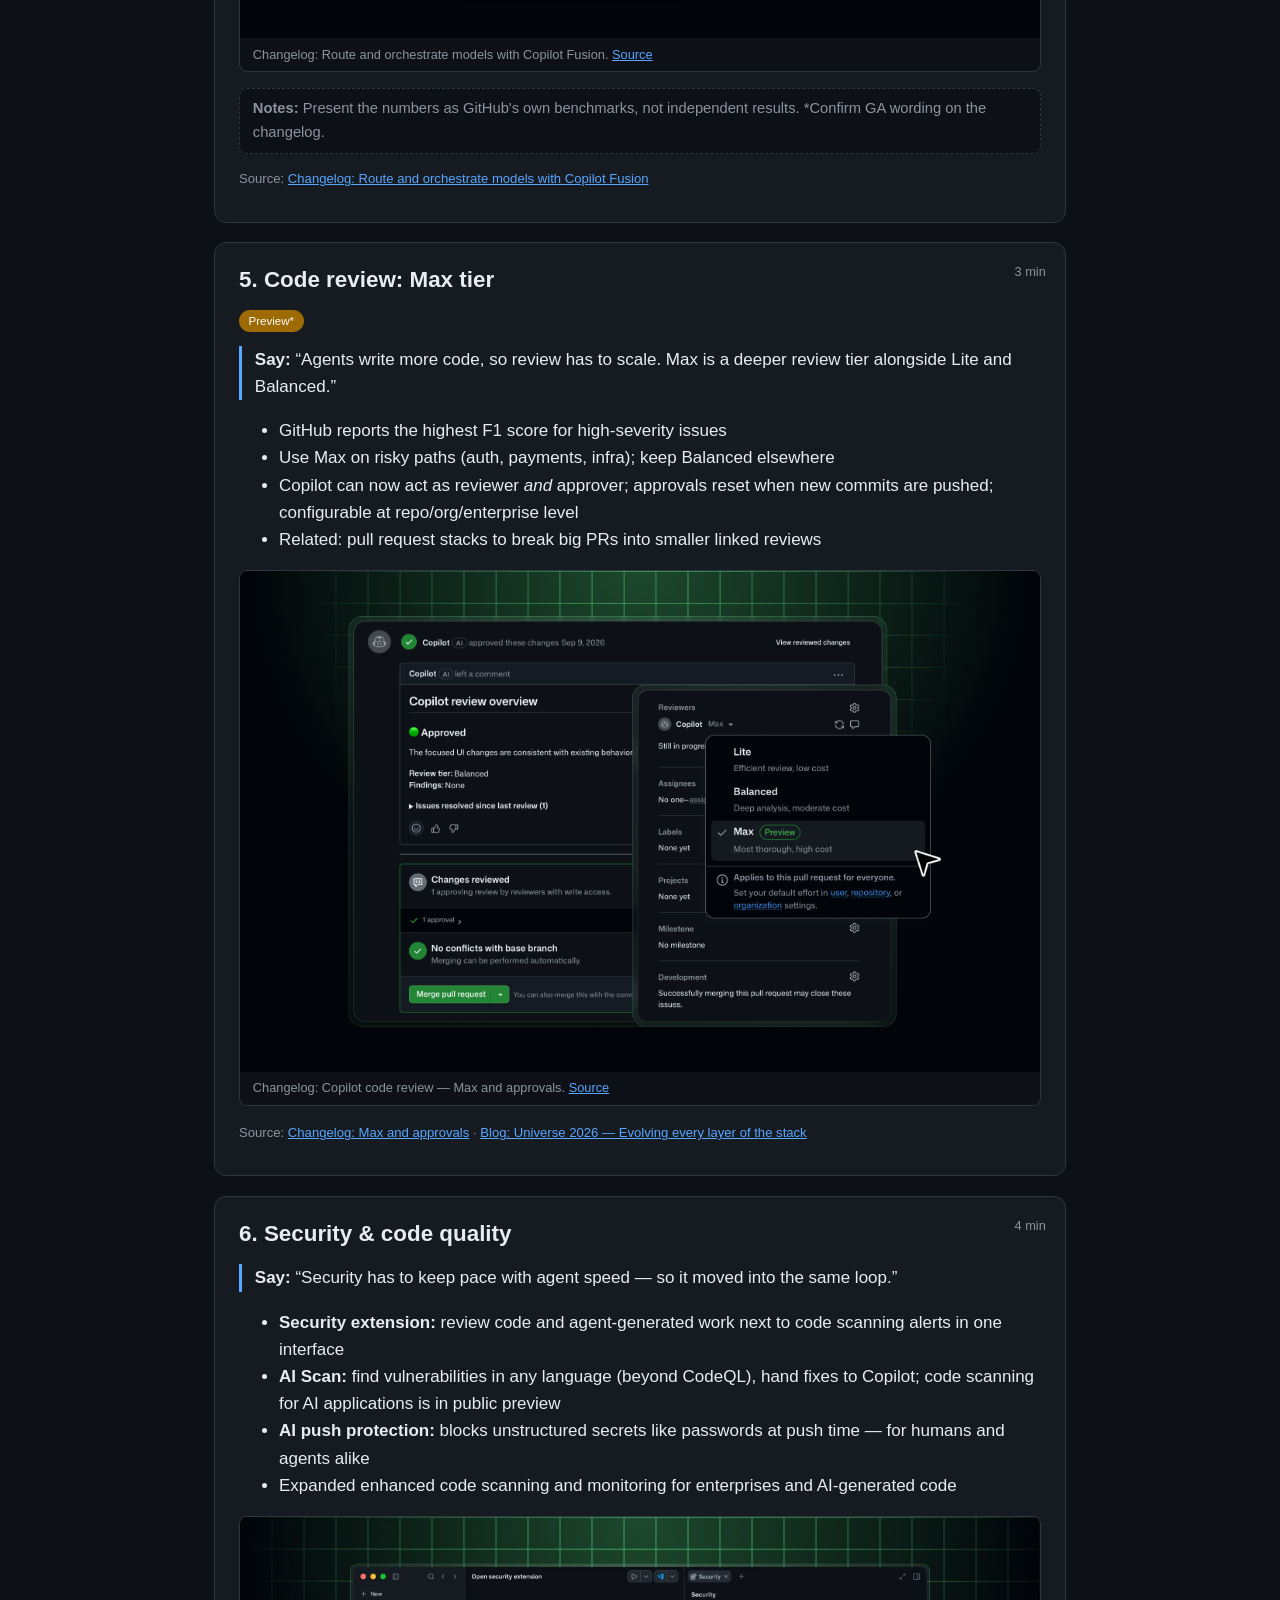
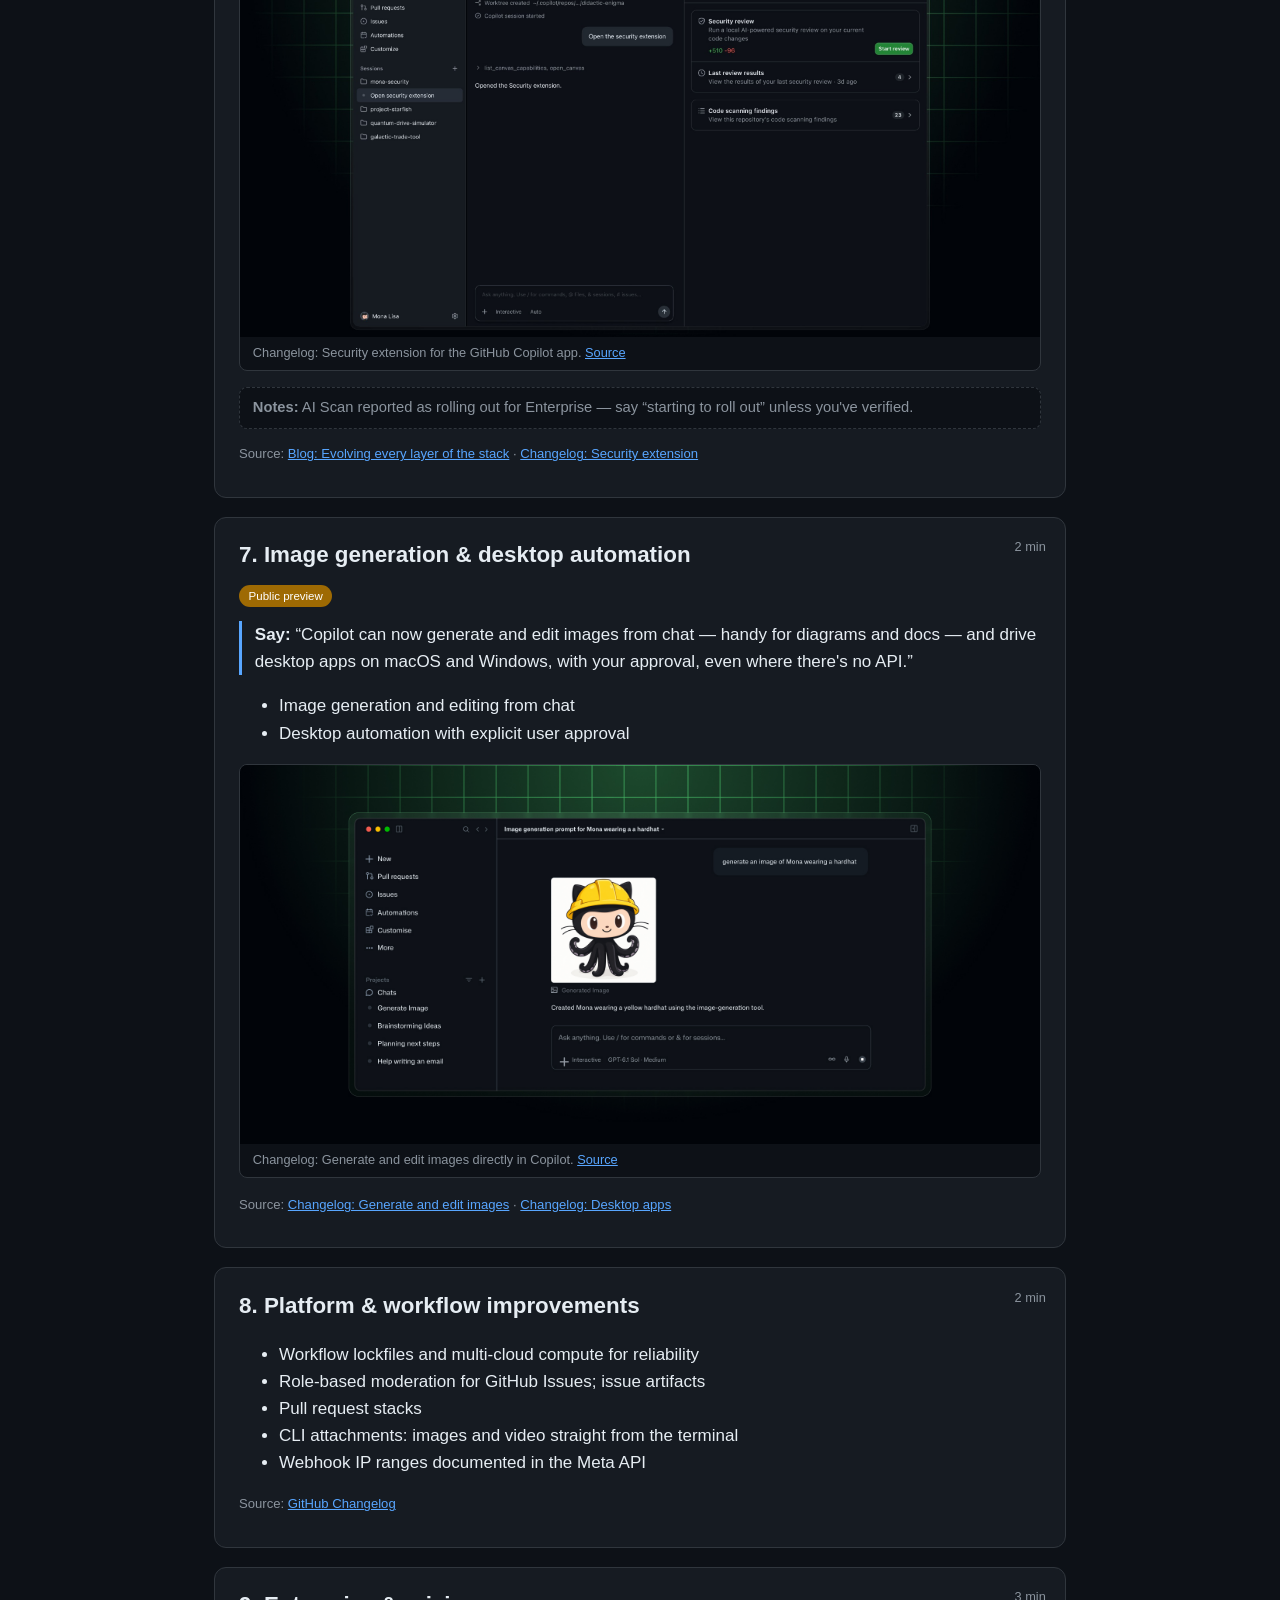
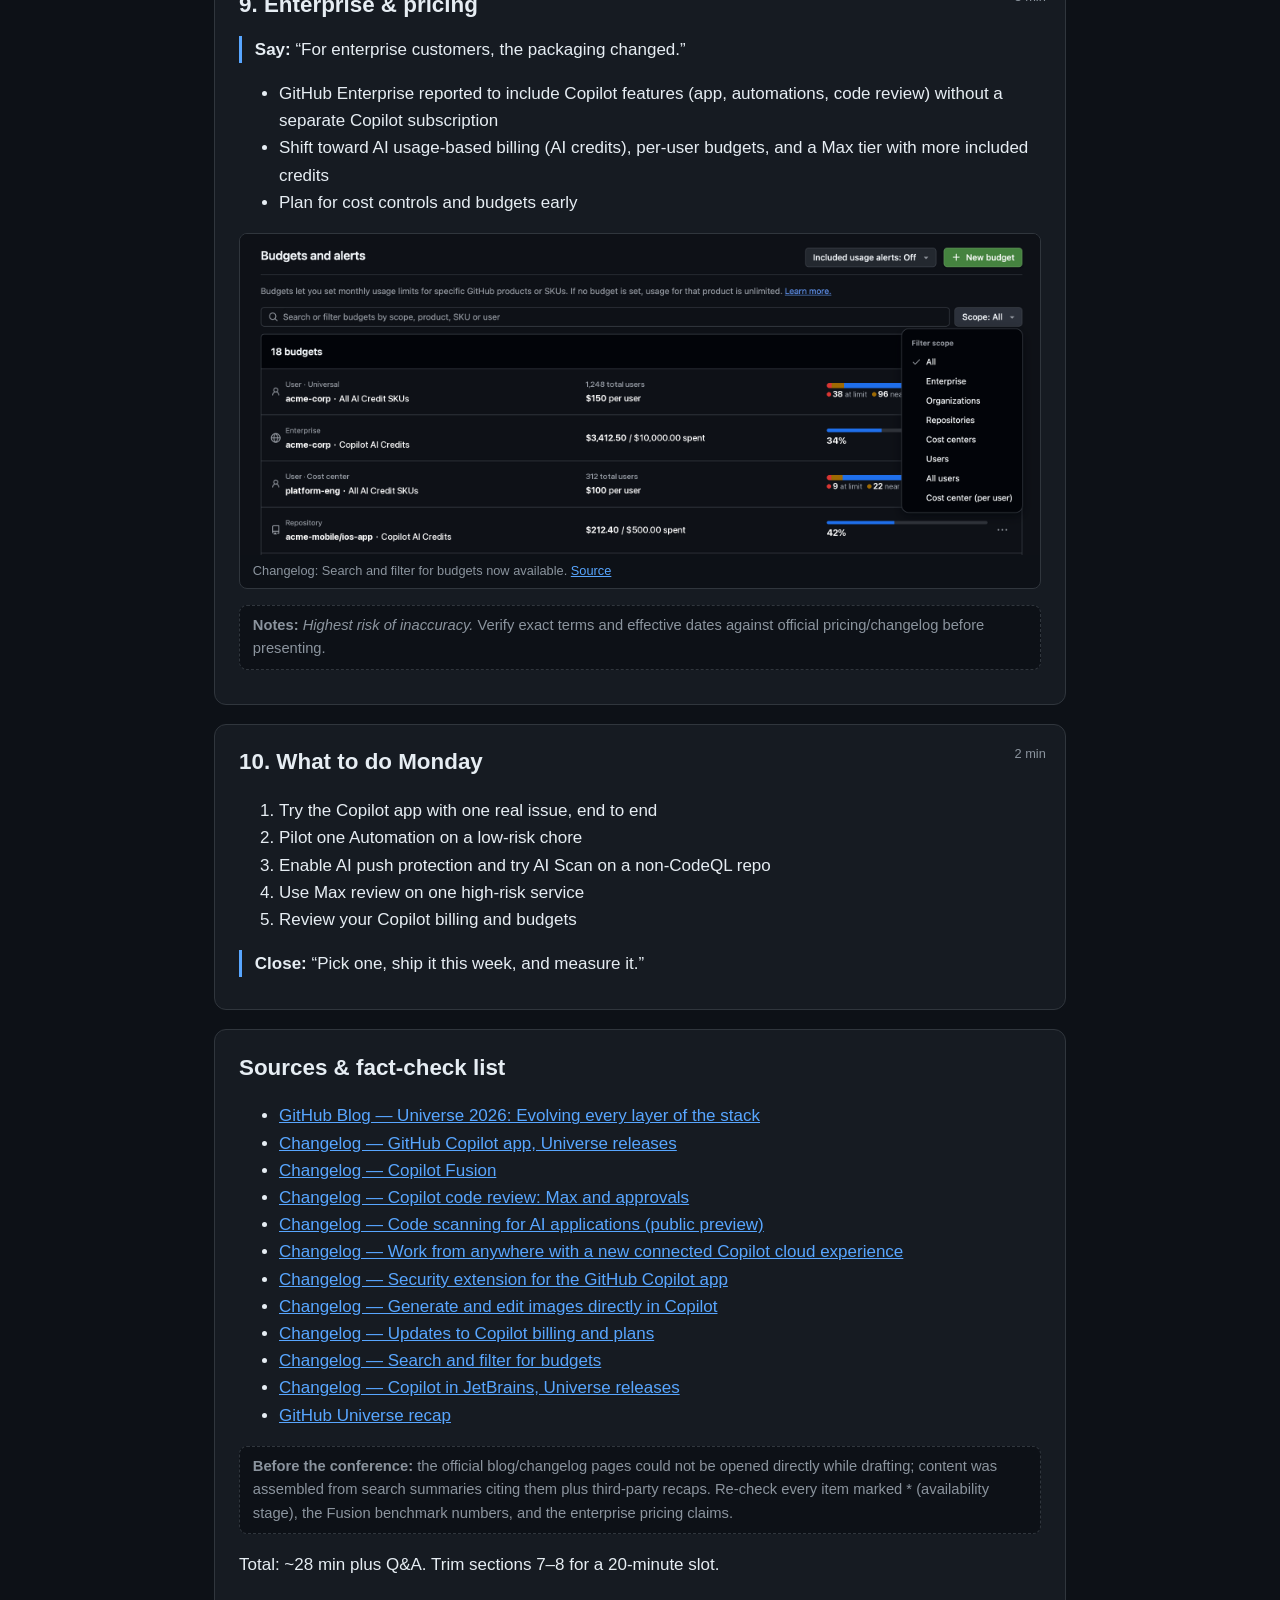
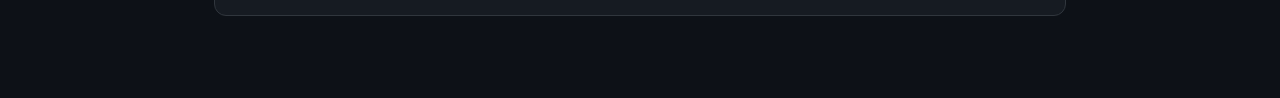
==== commit a2726bf6: "Use official changelog product images instead of blog-page screenshots Replace Playwright blog captu" ====
--- a/index.html
+++ b/index.html
@@ -37,12 +37,12 @@
     <li>Hosts Projects and Automations (below)</li>
     <li>Connectors: Vercel, Cloudflare, Sentry and others authenticate once across app, CLI, and web</li>
   </ul>
-  <figure class="shot" data-url="https://github.blog/changelog/2026-10-28-github-copilot-app-universe-releases/">
-    <img src="assets/app.png" alt="GitHub Copilot app changelog entry" loading="lazy">
-    <figcaption>Changelog: GitHub Copilot app, Universe releases. <a href="https://github.blog/changelog/2026-10-28-github-copilot-app-universe-releases/">Source</a></figcaption>
+  <figure class="shot" data-url="https://github.blog/changelog/2026-10-28-work-from-anywhere-with-a-new-connected-copilot-cloud-experience/" data-img="https://github.blog/wp-content/uploads/2026/11/683326413-6c3e6093-4c88-4c7c-9c8d-3e30f57e6bcd.jpg">
+    <img src="assets/app.jpg" alt="The same Copilot session and pull request synced between github.com and GitHub Mobile" loading="lazy">
+    <figcaption>Changelog: Work from anywhere with a new connected Copilot cloud experience. <a href="https://github.blog/changelog/2026-10-28-work-from-anywhere-with-a-new-connected-copilot-cloud-experience/">Source</a></figcaption>
   </figure>
   <p class="notes"><strong>Notes:</strong> If you have a demo, show handing a session from the app to the CLI.</p>
-  <p class="src">Source: <a href="https://github.blog/changelog/2026-10-28-github-copilot-app-universe-releases/">Changelog: GitHub Copilot app, Universe releases</a></p>
+  <p class="src">Source: <a href="https://github.blog/changelog/2026-10-28-github-copilot-app-universe-releases/">Changelog: GitHub Copilot app, Universe releases</a> · <a href="https://github.blog/changelog/2026-10-28-work-from-anywhere-with-a-new-connected-copilot-cloud-experience/">Changelog: Work from anywhere</a></p>
 </section>
 
 <section id="projects" data-time="3 min">
@@ -54,9 +54,9 @@
     <li><strong>Automations:</strong> reusable tasks run on triggers, schedules, or on demand; can propose improvements from outcomes; new tools, triggers, and cost controls</li>
     <li>Good fits: dependency chores, release notes, triage, docs drift</li>
   </ul>
-  <figure class="shot" data-url="https://github.blog/changelog/2026-10-28-github-copilot-app-universe-releases/#:~:text=Projects%20in%20the%20GitHub%20Copilot%20app">
-    <img src="assets/projects.png" alt="Copilot Projects and Automations changelog section" loading="lazy">
-    <figcaption>Changelog: Projects &amp; Automations section. <a href="https://github.blog/changelog/2026-10-28-github-copilot-app-universe-releases/#:~:text=Projects%20in%20the%20GitHub%20Copilot%20app">Source</a></figcaption>
+  <figure class="shot" data-url="https://github.blog/changelog/2026-10-28-github-copilot-app-universe-releases/#give-copilot-a-goal" data-img="https://github.com/user-attachments/assets/37b3573f-d42f-439f-a136-9613293cf984">
+    <img src="assets/projects.jpg" alt="Copilot app showing the new left navigation with a Projects view" loading="lazy">
+    <figcaption>Changelog: GitHub Copilot app, Universe releases — Projects. <a href="https://github.blog/changelog/2026-10-28-github-copilot-app-universe-releases/#give-copilot-a-goal">Source</a></figcaption>
   </figure>
   <p class="notes"><strong>Notes:</strong> *Reports disagree on exact availability stage — confirm on the changelog before saying “GA” or “preview.”</p>
   <p class="src">Source: <a href="https://github.blog/changelog/2026-10-28-github-copilot-app-universe-releases/">Changelog: Copilot app, Universe releases</a></p>
@@ -72,8 +72,8 @@
     <li>GitHub benchmark claims: Fusion Max scores close to a leading single model at roughly half the API cost and ~40% faster per task</li>
     <li>Surfaces: VS Code, Copilot app, Copilot CLI, JetBrains</li>
   </ul>
-  <figure class="shot" data-url="https://github.blog/changelog/2026-10-28-route-and-orchestrate-models-with-github-copilot-fusion/">
-    <img src="assets/fusion.png" alt="Copilot Fusion changelog entry" loading="lazy">
+  <figure class="shot" data-url="https://github.blog/changelog/2026-10-28-route-and-orchestrate-models-with-github-copilot-fusion/" data-img="https://github.blog/wp-content/uploads/2026/11/683297831-90d4b889-b7d4-4473-93fc-e75bb8595652.png">
+    <img src="assets/fusion.png" alt="Copilot prompt composer with the Copilot Fusion menu open and the Max effort level selected" loading="lazy">
     <figcaption>Changelog: Route and orchestrate models with Copilot Fusion. <a href="https://github.blog/changelog/2026-10-28-route-and-orchestrate-models-with-github-copilot-fusion/">Source</a></figcaption>
   </figure>
   <p class="notes"><strong>Notes:</strong> Present the numbers as GitHub's own benchmarks, not independent results. *Confirm GA wording on the changelog.</p>
@@ -90,8 +90,8 @@
     <li>Copilot can now act as reviewer <em>and</em> approver; approvals reset when new commits are pushed; configurable at repo/org/enterprise level</li>
     <li>Related: pull request stacks to break big PRs into smaller linked reviews</li>
   </ul>
-  <figure class="shot" data-url="https://github.blog/changelog/2026-10-28-copilot-code-review-merge-with-confidence-with-max-and-approvals/">
-    <img src="assets/review.png" alt="Copilot code review Max and approvals changelog entry" loading="lazy">
+  <figure class="shot" data-url="https://github.blog/changelog/2026-10-28-copilot-code-review-merge-with-confidence-with-max-and-approvals/" data-img="https://github.blog/wp-content/uploads/2026/11/683060765-43cffe61-3c1c-47b7-9067-57635b1b60e4.png">
+    <img src="assets/review.png" alt="Copilot approving a pull request, with the reviewer menu open showing Lite, Balanced, and Max review levels" loading="lazy">
     <figcaption>Changelog: Copilot code review — Max and approvals. <a href="https://github.blog/changelog/2026-10-28-copilot-code-review-merge-with-confidence-with-max-and-approvals/">Source</a></figcaption>
   </figure>
   <p class="src">Source: <a href="https://github.blog/changelog/2026-10-28-copilot-code-review-merge-with-confidence-with-max-and-approvals/">Changelog: Max and approvals</a> · <a href="https://github.blog/news-insights/company-news/github-universe-2026-evolving-every-layer-of-the-stack/">Blog: Universe 2026 — Evolving every layer of the stack</a></p>
@@ -106,12 +106,12 @@
     <li><strong>AI push protection:</strong> blocks unstructured secrets like passwords at push time — for humans and agents alike</li>
     <li>Expanded enhanced code scanning and monitoring for enterprises and AI-generated code</li>
   </ul>
-  <figure class="shot" data-url="https://github.blog/changelog/2026-10-28-code-scanning-for-ai-applications-in-public-preview/">
-    <img src="assets/security.png" alt="Code scanning for AI applications changelog entry" loading="lazy">
-    <figcaption>Changelog: AI Scan / code scanning for AI applications. <a href="https://github.blog/changelog/2026-10-28-code-scanning-for-ai-applications-in-public-preview/">Source</a></figcaption>
+  <figure class="shot" data-url="https://github.blog/changelog/2026-10-28-security-extension-for-the-github-copilot-app/" data-img="https://github.blog/wp-content/uploads/2026/11/679056306-3aa8eb70-0db8-486a-8009-572eccef3284.jpg">
+    <img src="assets/security.jpg" alt="The Security extension in the Copilot app next to a session, with options to start a security review and view code scanning findings" loading="lazy">
+    <figcaption>Changelog: Security extension for the GitHub Copilot app. <a href="https://github.blog/changelog/2026-10-28-security-extension-for-the-github-copilot-app/">Source</a></figcaption>
   </figure>
   <p class="notes"><strong>Notes:</strong> AI Scan reported as rolling out for Enterprise — say “starting to roll out” unless you've verified.</p>
-  <p class="src">Source: <a href="https://github.blog/news-insights/company-news/github-universe-2026-evolving-every-layer-of-the-stack/">Blog: Evolving every layer of the stack</a></p>
+  <p class="src">Source: <a href="https://github.blog/news-insights/company-news/github-universe-2026-evolving-every-layer-of-the-stack/">Blog: Evolving every layer of the stack</a> · <a href="https://github.blog/changelog/2026-10-28-security-extension-for-the-github-copilot-app/">Changelog: Security extension</a></p>
 </section>
 
 <section id="creative" data-time="2 min">
@@ -122,10 +122,11 @@
     <li>Image generation and editing from chat</li>
     <li>Desktop automation with explicit user approval</li>
   </ul>
-  <figure class="shot" data-url="https://github.blog/news-insights/company-news/github-universe-2026-evolving-every-layer-of-the-stack/">
-    <img src="assets/creative.png" alt="Universe 2026 blog post" loading="lazy">
-    <figcaption>Blog: Universe 2026 — Evolving every layer of the stack. <a href="https://github.blog/news-insights/company-news/github-universe-2026-evolving-every-layer-of-the-stack/">Source</a></figcaption>
+  <figure class="shot" data-url="https://github.blog/changelog/2026-10-28-generate-and-edit-images-directly-in-copilot/" data-img="https://github.blog/wp-content/uploads/2026/10/Changelog_Header_NewRelease_GenerateImagesCopilotApp.jpg">
+    <img src="assets/creative.jpg" alt="Copilot app generating an image of Mona wearing a yellow hardhat from a chat prompt" loading="lazy">
+    <figcaption>Changelog: Generate and edit images directly in Copilot. <a href="https://github.blog/changelog/2026-10-28-generate-and-edit-images-directly-in-copilot/">Source</a></figcaption>
   </figure>
+  <p class="src">Source: <a href="https://github.blog/changelog/2026-10-28-generate-and-edit-images-directly-in-copilot/">Changelog: Generate and edit images</a> · <a href="https://github.blog/changelog/2026-10-28-github-copilot-app-universe-releases/#let-copilot-work-with-your-desktop-apps">Changelog: Desktop apps</a></p>
 </section>
 
 <section id="platform" data-time="2 min">
@@ -148,9 +149,9 @@
     <li>Shift toward AI usage-based billing (AI credits), per-user budgets, and a Max tier with more included credits</li>
     <li>Plan for cost controls and budgets early</li>
   </ul>
-  <figure class="shot" data-url="https://github.blog/changelog/2026-06-01-updates-to-github-copilot-billing-and-plans/">
-    <img src="assets/enterprise.png" alt="Copilot billing and plans changelog entry" loading="lazy">
-    <figcaption>Changelog: Updates to Copilot billing and plans. <a href="https://github.blog/changelog/2026-06-01-updates-to-github-copilot-billing-and-plans/">Source</a></figcaption>
+  <figure class="shot" data-url="https://github.blog/changelog/2026-10-13-search-and-filter-for-budgets-now-available/" data-img="https://github.blog/wp-content/uploads/2026/10/670134061-d348271e-500e-462e-bc2a-425313b7a32a.png">
+    <img src="assets/enterprise.png" alt="Budgets and alerts page listing per-user and enterprise AI credit budgets with spend and a scope filter" loading="lazy">
+    <figcaption>Changelog: Search and filter for budgets now available. <a href="https://github.blog/changelog/2026-10-13-search-and-filter-for-budgets-now-available/">Source</a></figcaption>
   </figure>
   <p class="notes"><strong>Notes:</strong> <em>Highest risk of inaccuracy.</em> Verify exact terms and effective dates against official pricing/changelog before presenting.</p>
 </section>
@@ -175,7 +176,11 @@
     <li><a href="https://github.blog/changelog/2026-10-28-route-and-orchestrate-models-with-github-copilot-fusion/">Changelog — Copilot Fusion</a></li>
     <li><a href="https://github.blog/changelog/2026-10-28-copilot-code-review-merge-with-confidence-with-max-and-approvals/">Changelog — Copilot code review: Max and approvals</a></li>
     <li><a href="https://github.blog/changelog/2026-10-28-code-scanning-for-ai-applications-in-public-preview/">Changelog — Code scanning for AI applications (public preview)</a></li>
+    <li><a href="https://github.blog/changelog/2026-10-28-work-from-anywhere-with-a-new-connected-copilot-cloud-experience/">Changelog — Work from anywhere with a new connected Copilot cloud experience</a></li>
+    <li><a href="https://github.blog/changelog/2026-10-28-security-extension-for-the-github-copilot-app/">Changelog — Security extension for the GitHub Copilot app</a></li>
+    <li><a href="https://github.blog/changelog/2026-10-28-generate-and-edit-images-directly-in-copilot/">Changelog — Generate and edit images directly in Copilot</a></li>
     <li><a href="https://github.blog/changelog/2026-06-01-updates-to-github-copilot-billing-and-plans/">Changelog — Updates to Copilot billing and plans</a></li>
+    <li><a href="https://github.blog/changelog/2026-10-13-search-and-filter-for-budgets-now-available/">Changelog — Search and filter for budgets</a></li>
     <li><a href="https://github.blog/changelog/2026-10-28-github-copilot-in-jetbrains-universe-releases/">Changelog — Copilot in JetBrains, Universe releases</a></li>
     <li><a href="https://github.com/events/universe/recap">GitHub Universe recap</a></li>
   </ul>
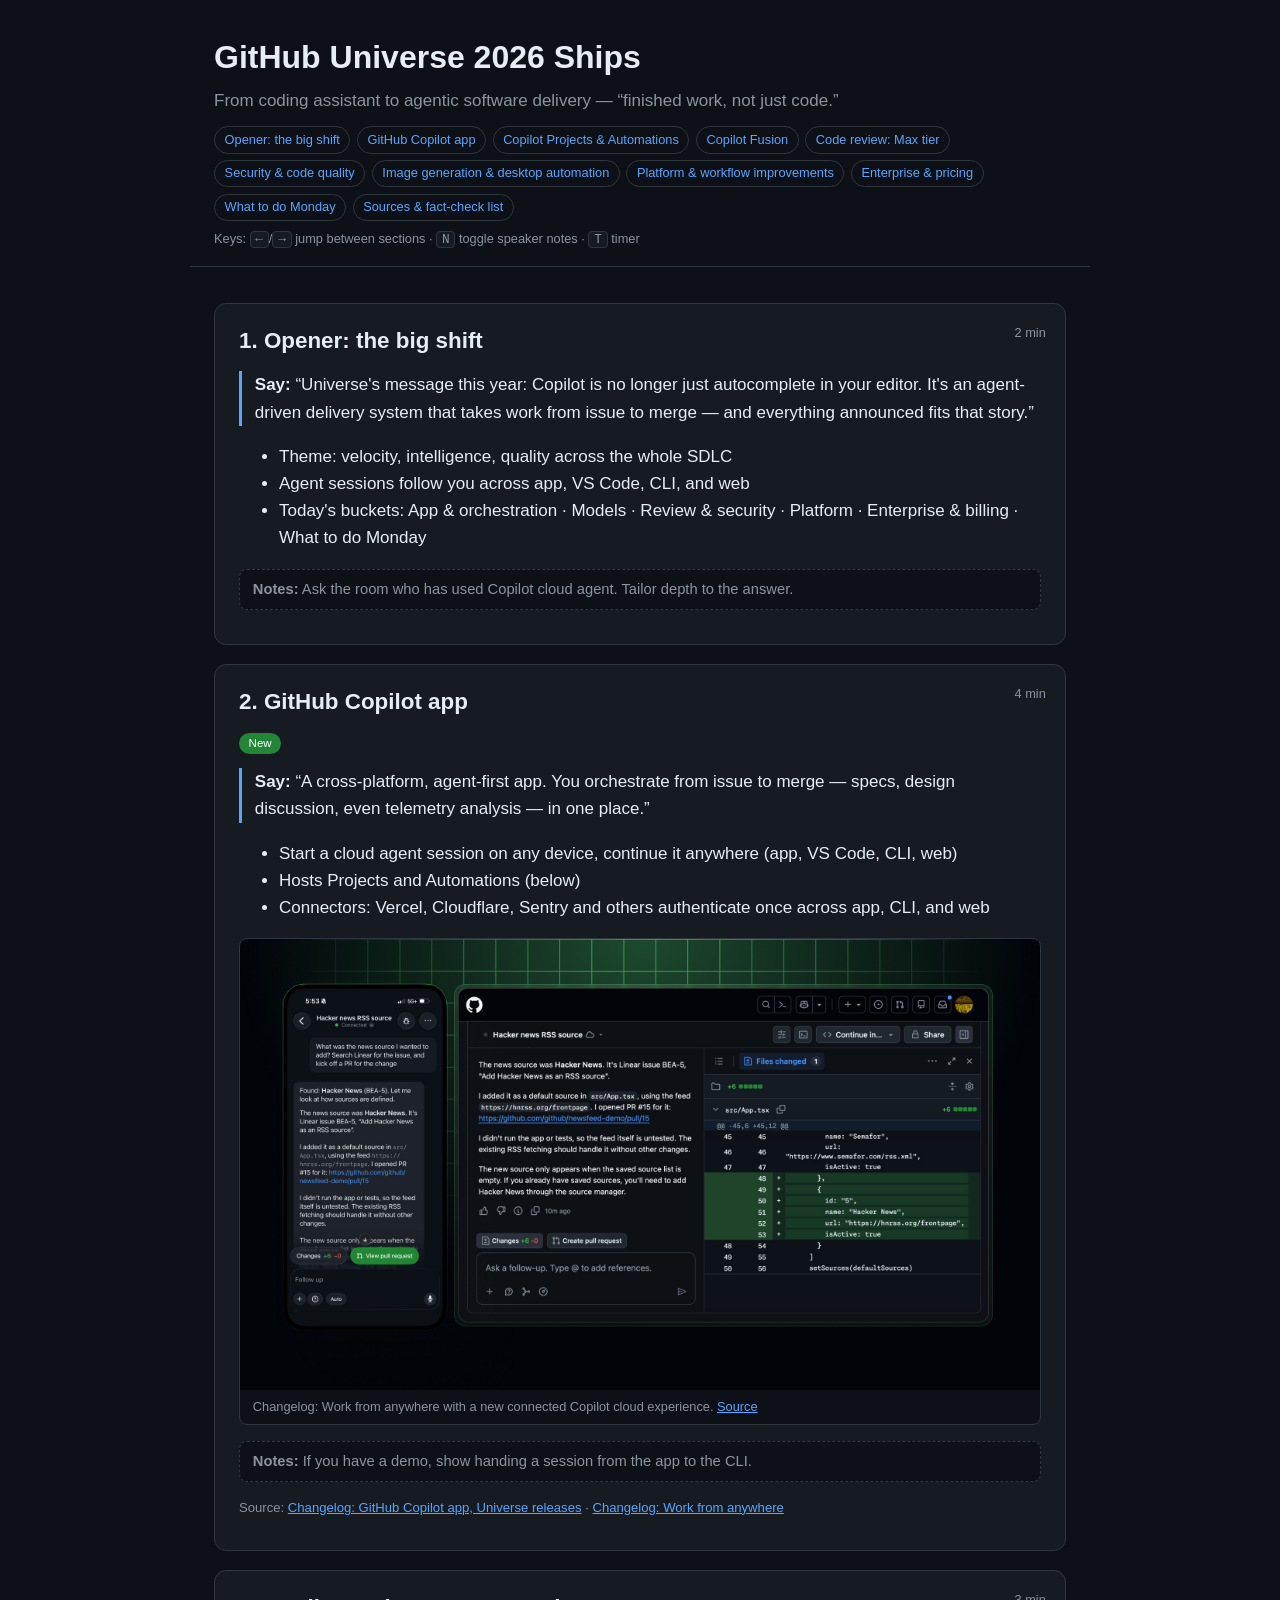
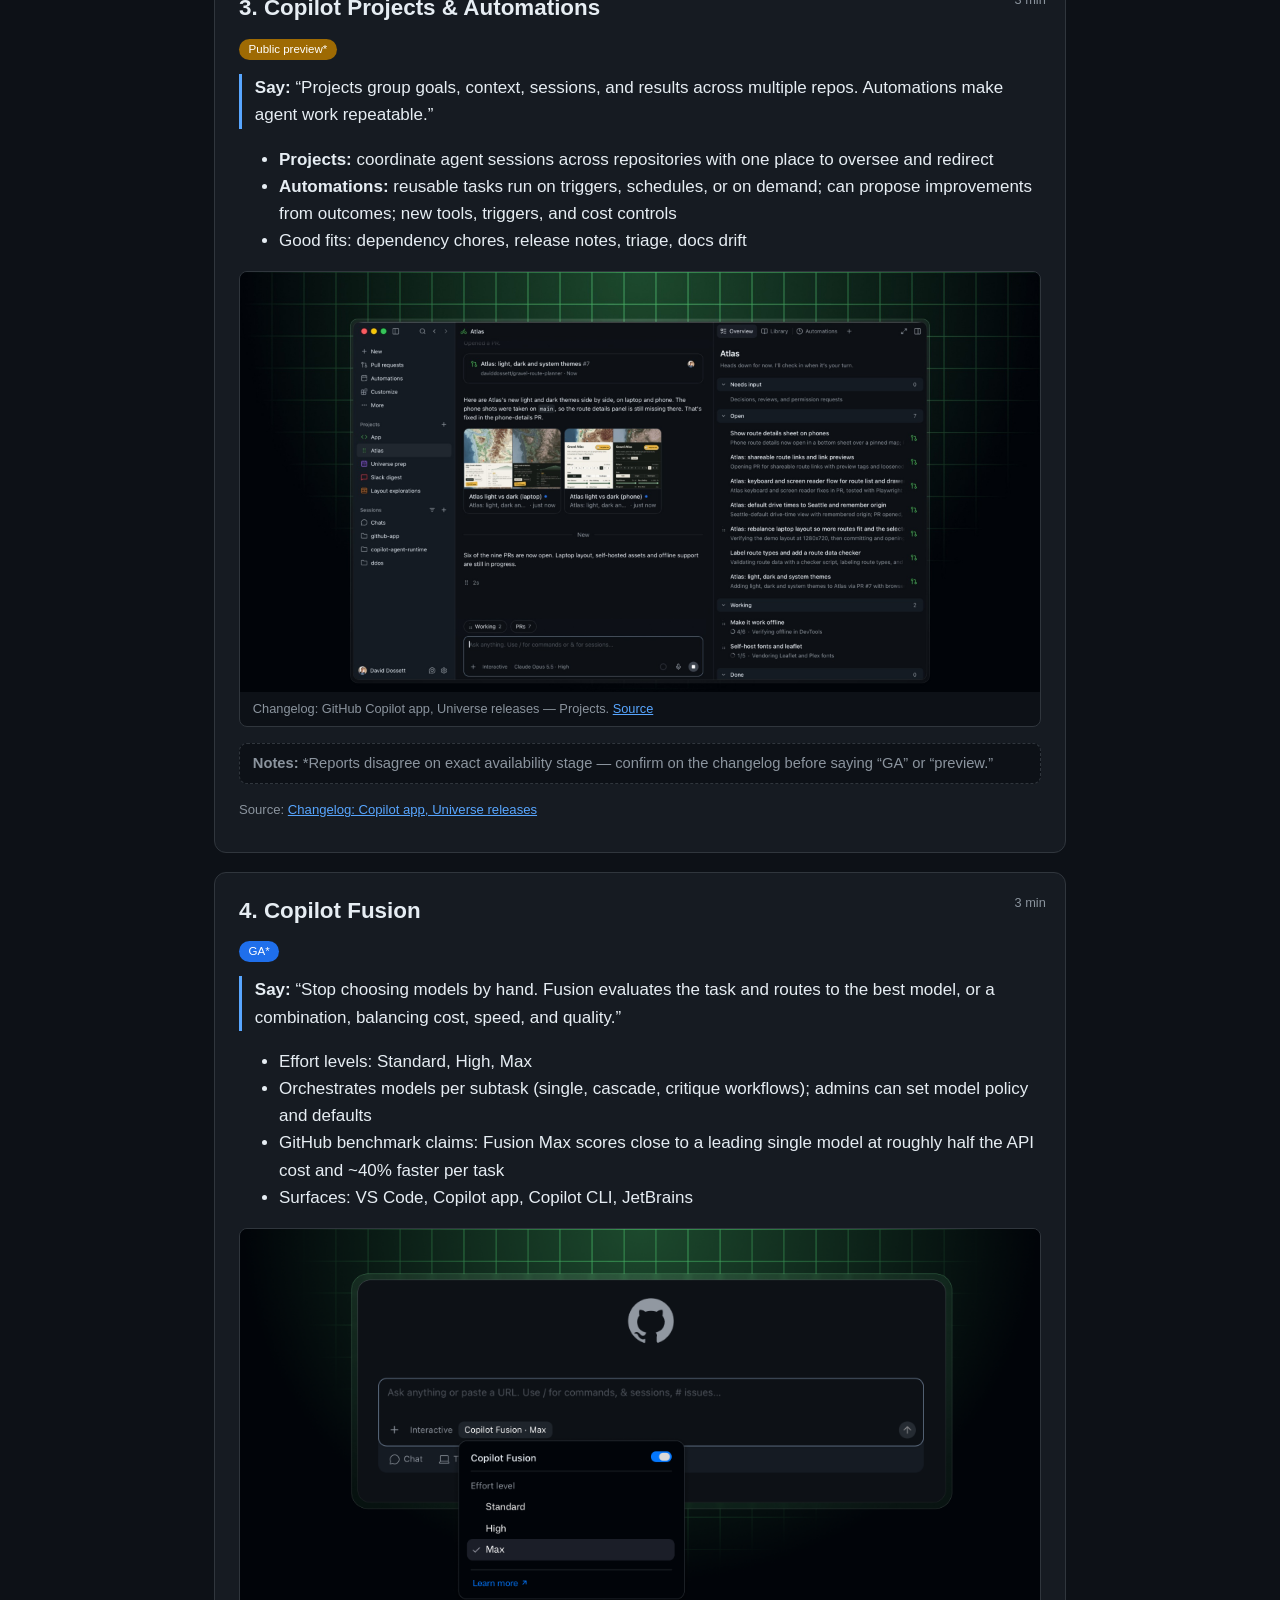
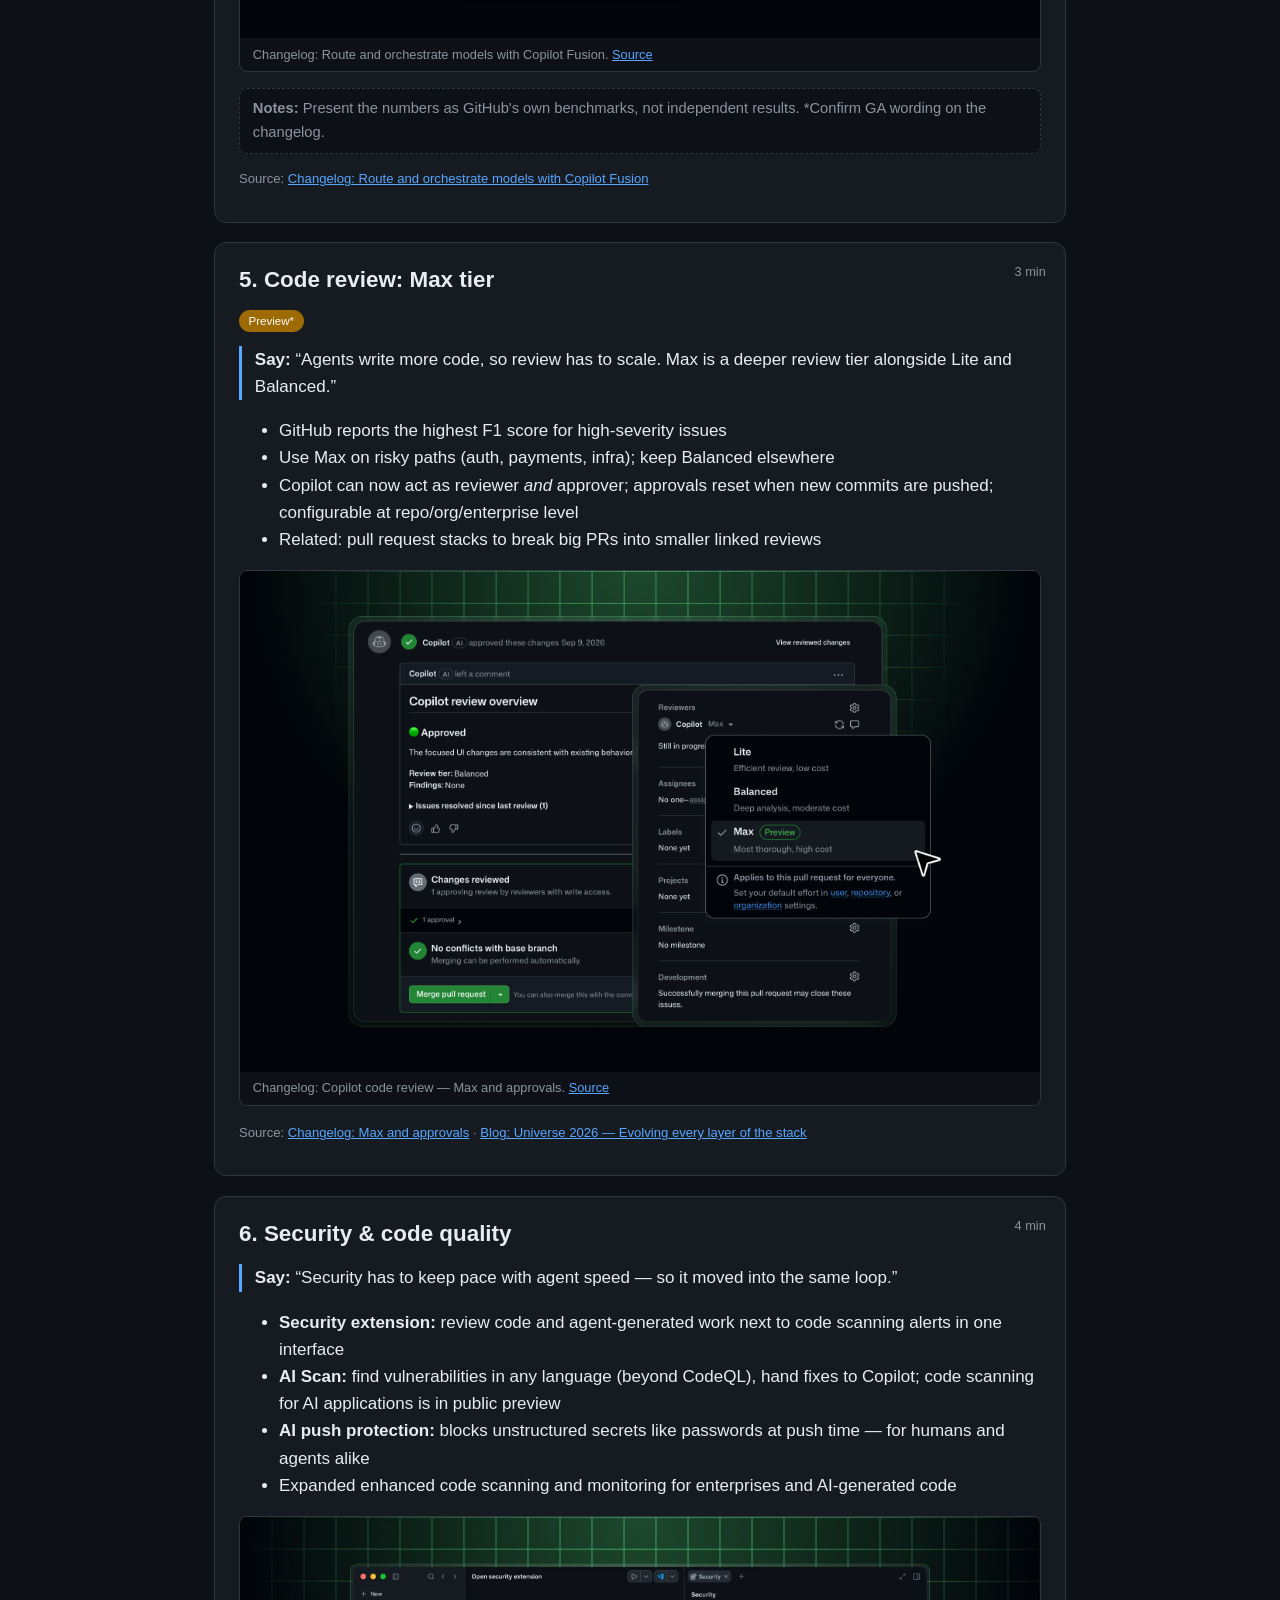
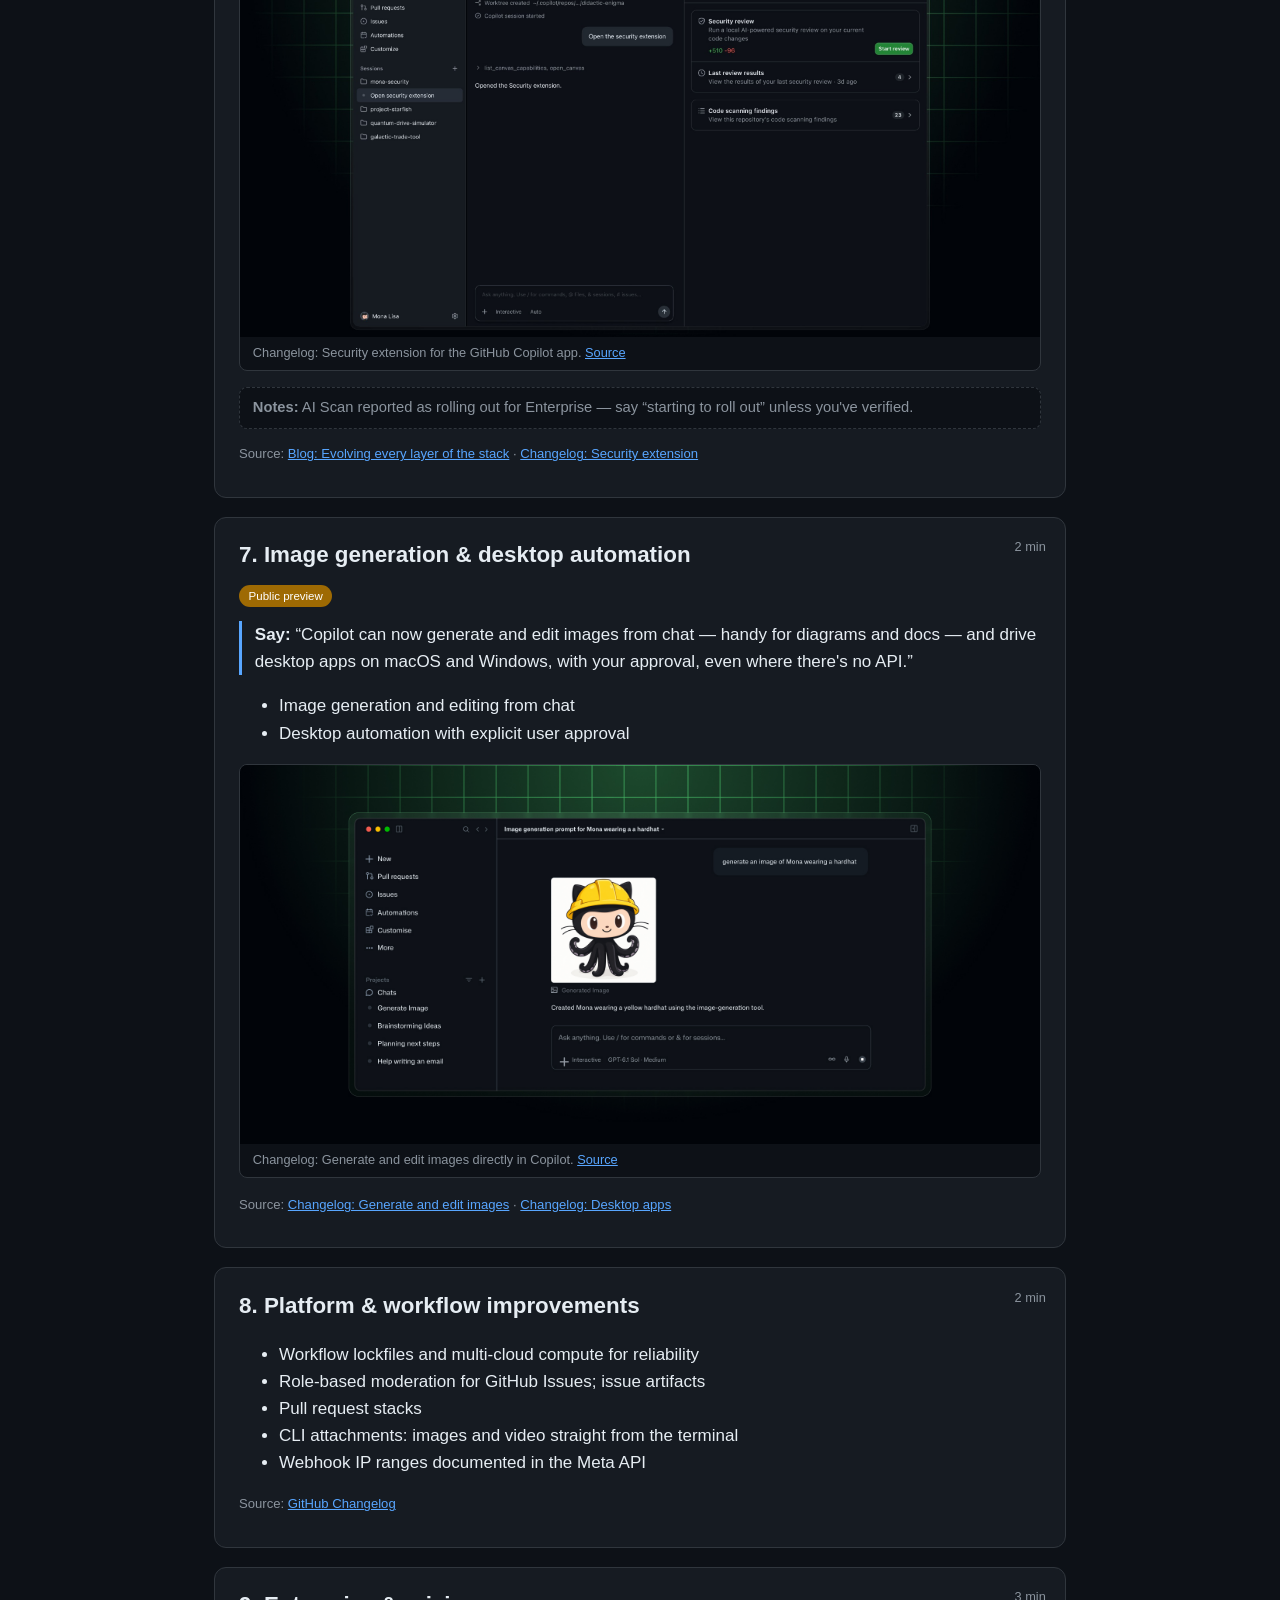
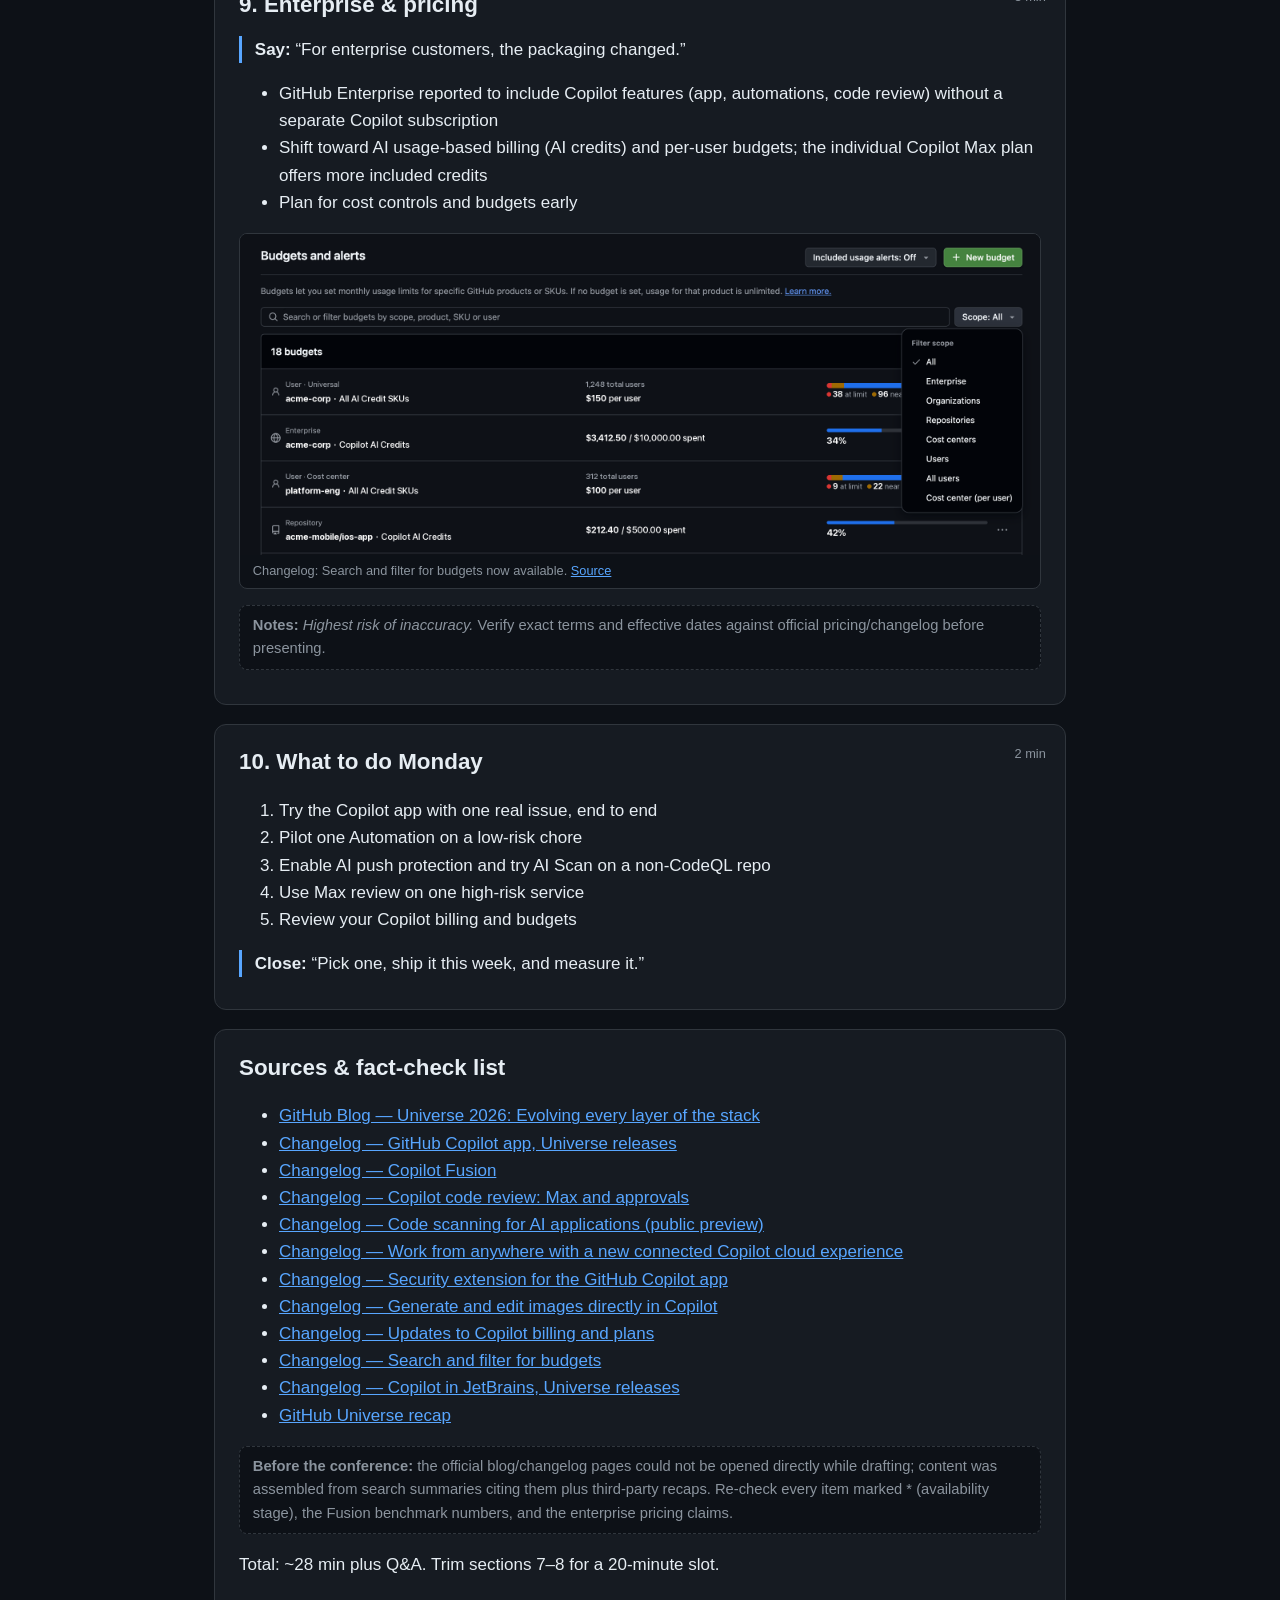
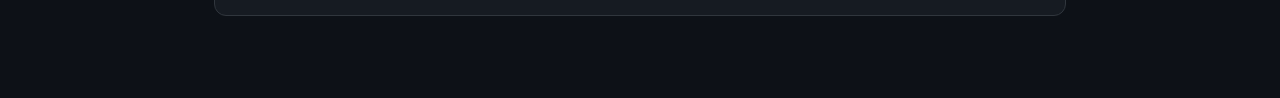
==== commit 92cbe500: "Refactor image handling, update HTML, and enhance CSS Refactor image error handling, update HTML lis" ====
--- a/index.html
+++ b/index.html
@@ -146,7 +146,7 @@
   <p class="say"><strong>Say:</strong> “For enterprise customers, the packaging changed.”</p>
   <ul>
     <li>GitHub Enterprise reported to include Copilot features (app, automations, code review) without a separate Copilot subscription</li>
-    <li>Shift toward AI usage-based billing (AI credits), per-user budgets, and a Max tier with more included credits</li>
+    <li>Shift toward AI usage-based billing (AI credits) and per-user budgets; the individual Copilot Max plan offers more included credits</li>
     <li>Plan for cost controls and budgets early</li>
   </ul>
   <figure class="shot" data-url="https://github.blog/changelog/2026-10-13-search-and-filter-for-budgets-now-available/" data-img="https://github.blog/wp-content/uploads/2026/10/670134061-d348271e-500e-462e-bc2a-425313b7a32a.png">
--- a/style.css
+++ b/style.css
@@ -26,5 +26,5 @@
 .shot img{display:block;width:100%;height:auto}
 .shot figcaption{font-size:.8rem;color:var(--mut);padding:.4rem .8rem}
 .shot.missing{border-style:dashed;padding:1rem;text-align:center;color:var(--mut)}
-.shot.missing img{display:none}
-@media print{.shot{break-inside:avoid;background:#fff}}
+.shot.missing img{position:absolute;width:1px;height:1px;overflow:hidden;clip-path:inset(50%);white-space:nowrap}
+@media print{.shot{break-inside:avoid;background:#fff}.shot figcaption{color:#444}.shot figcaption a{color:#0645ad}}
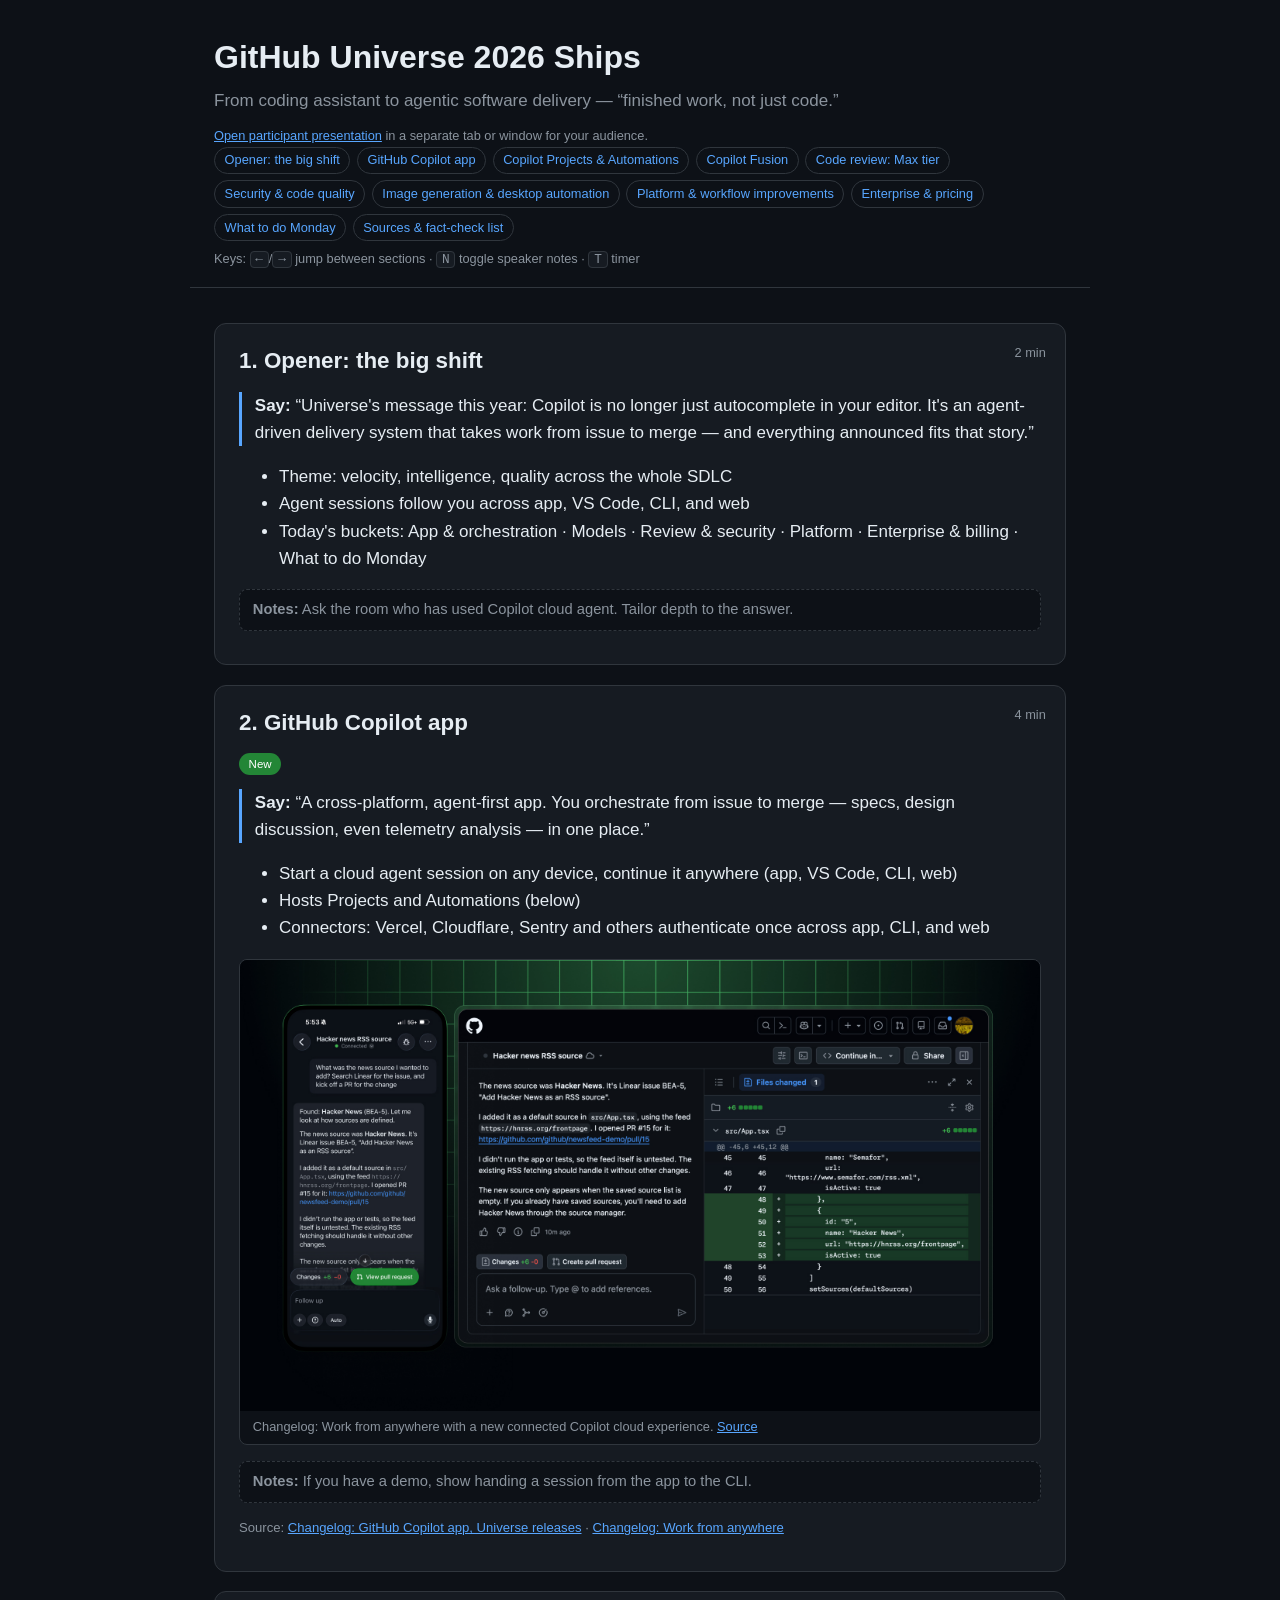
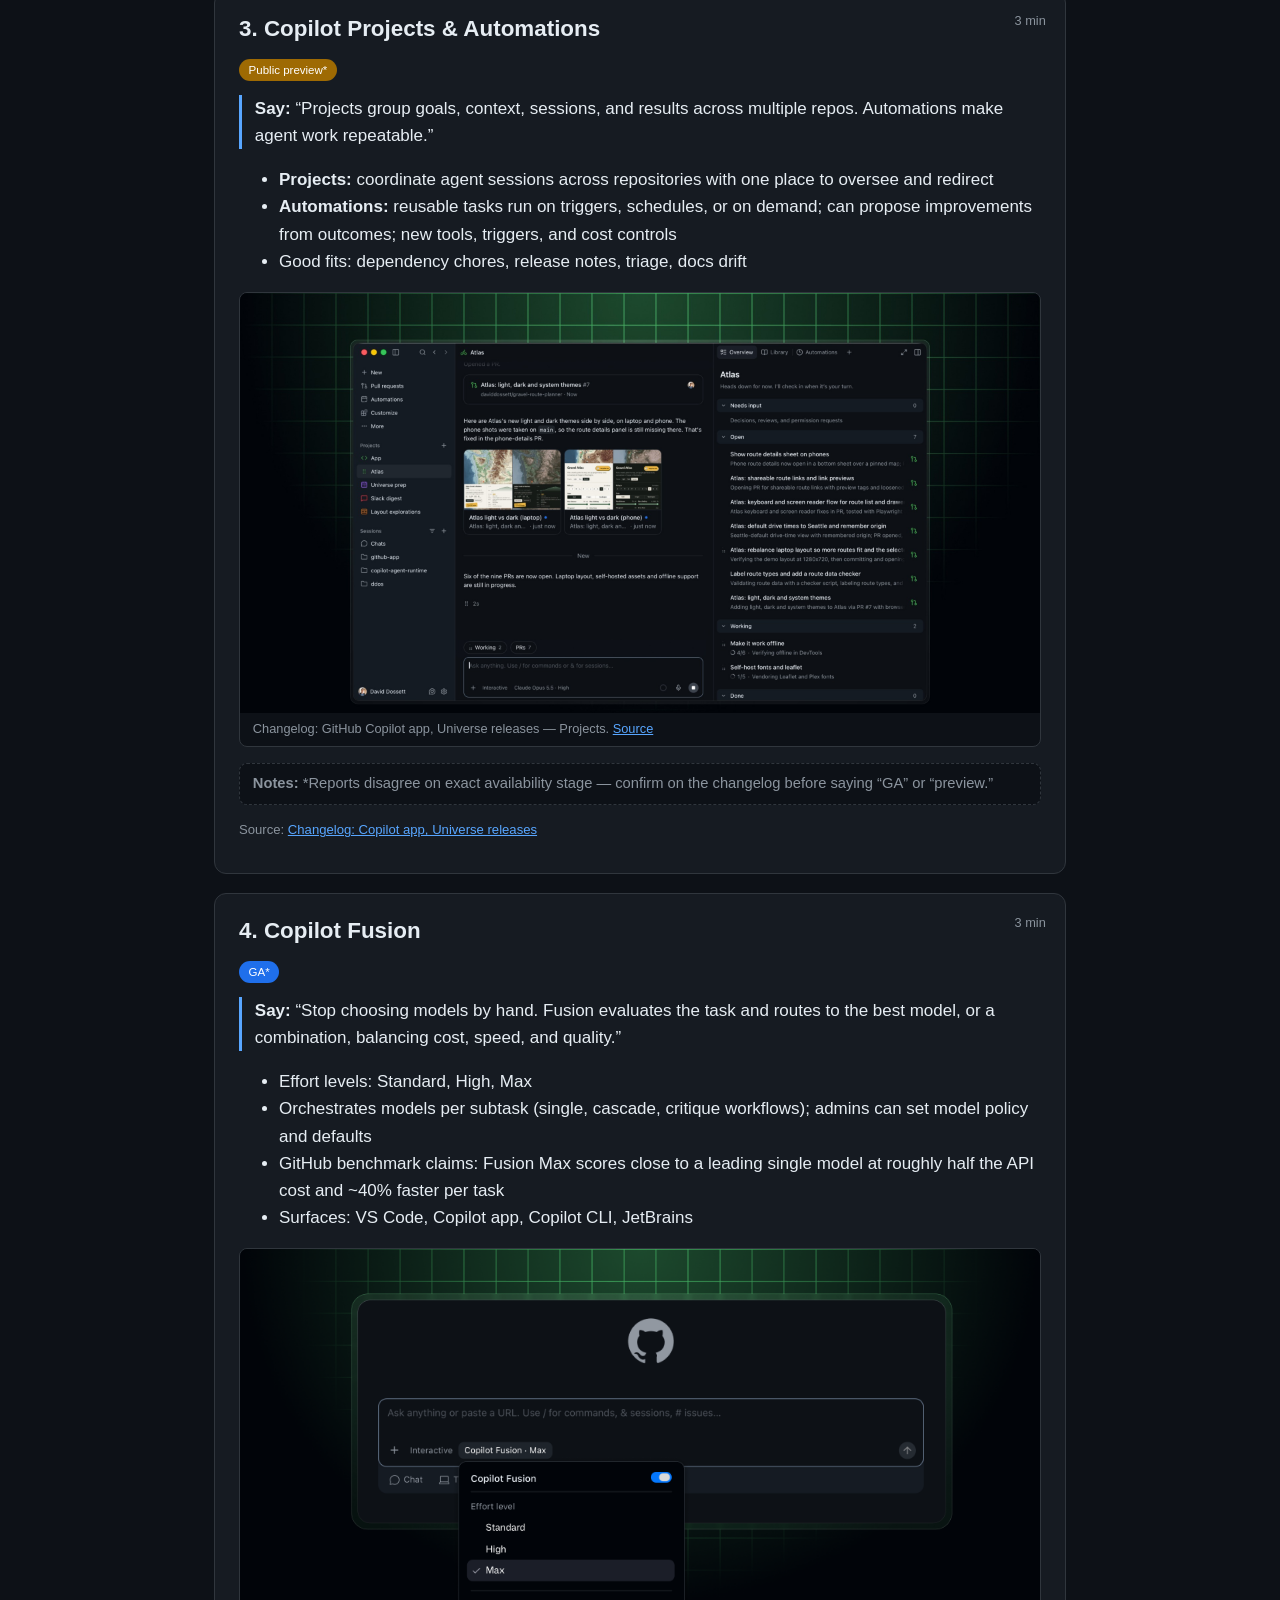
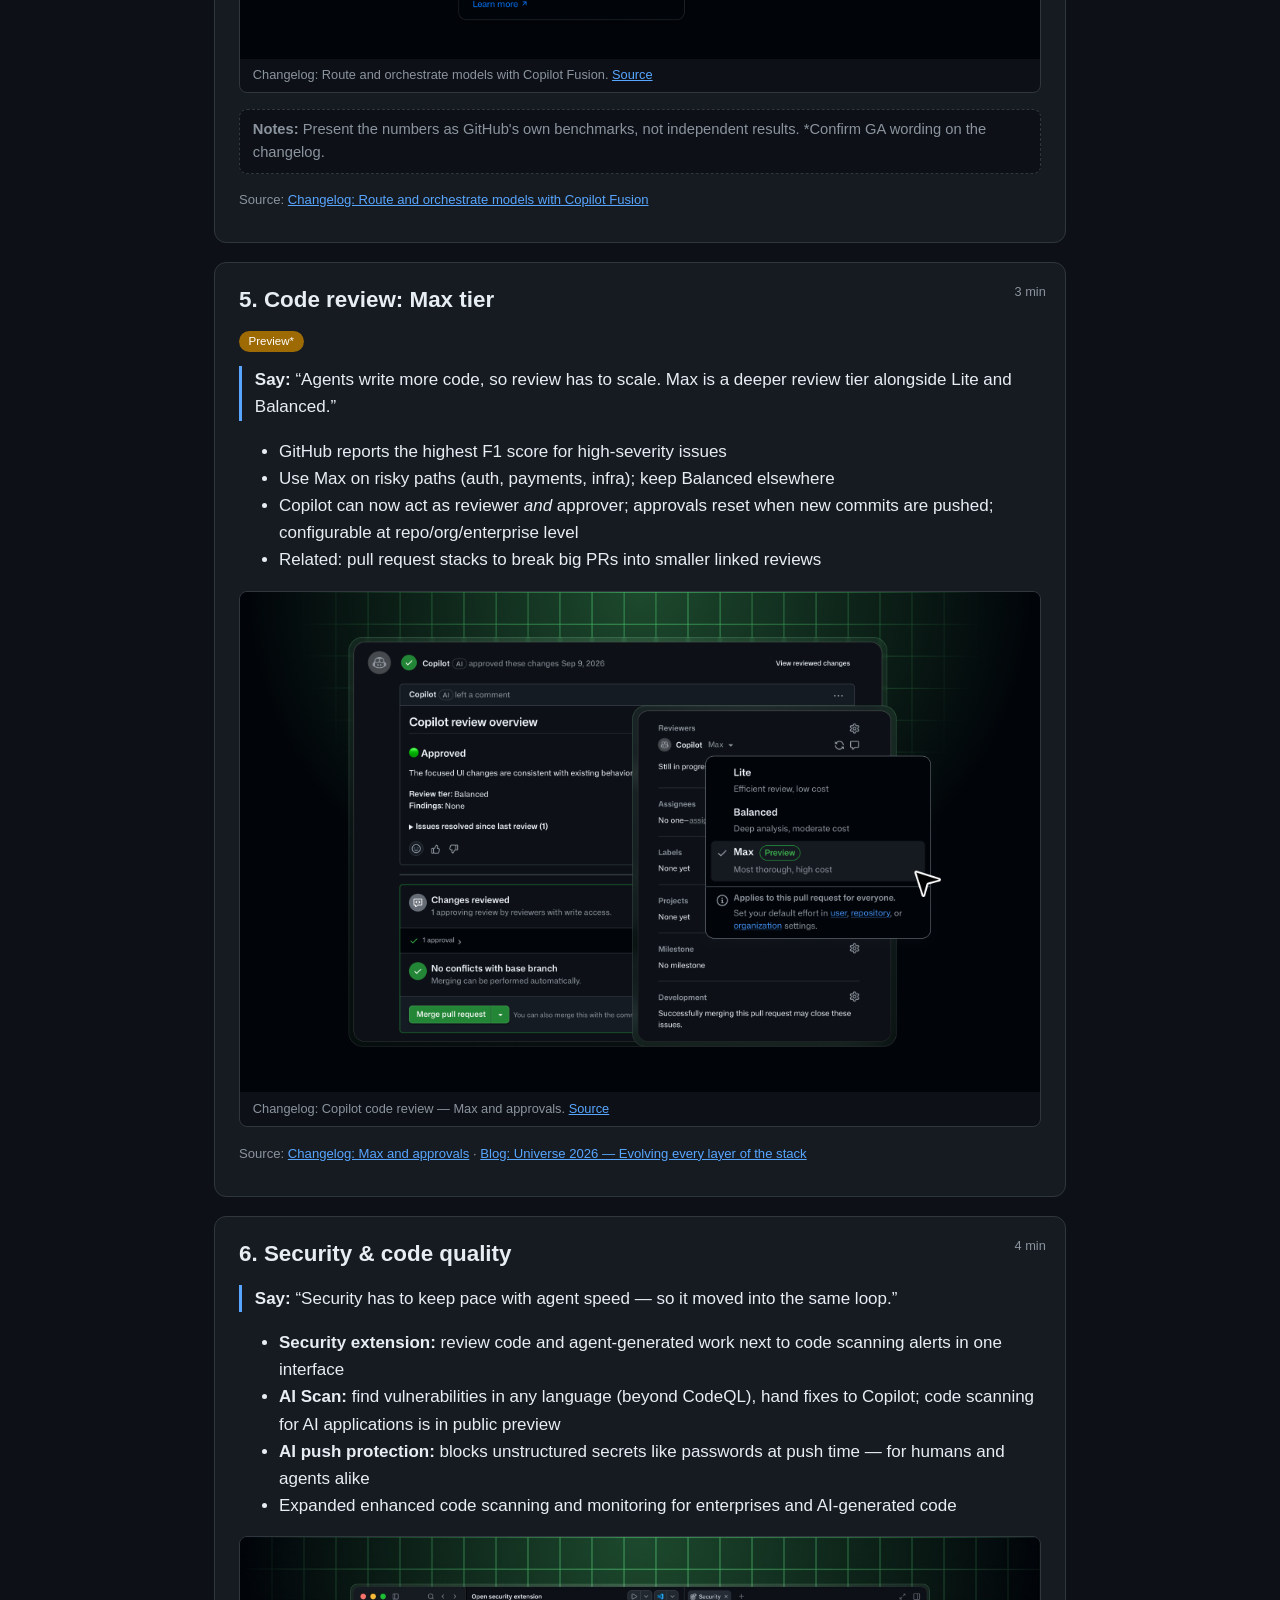
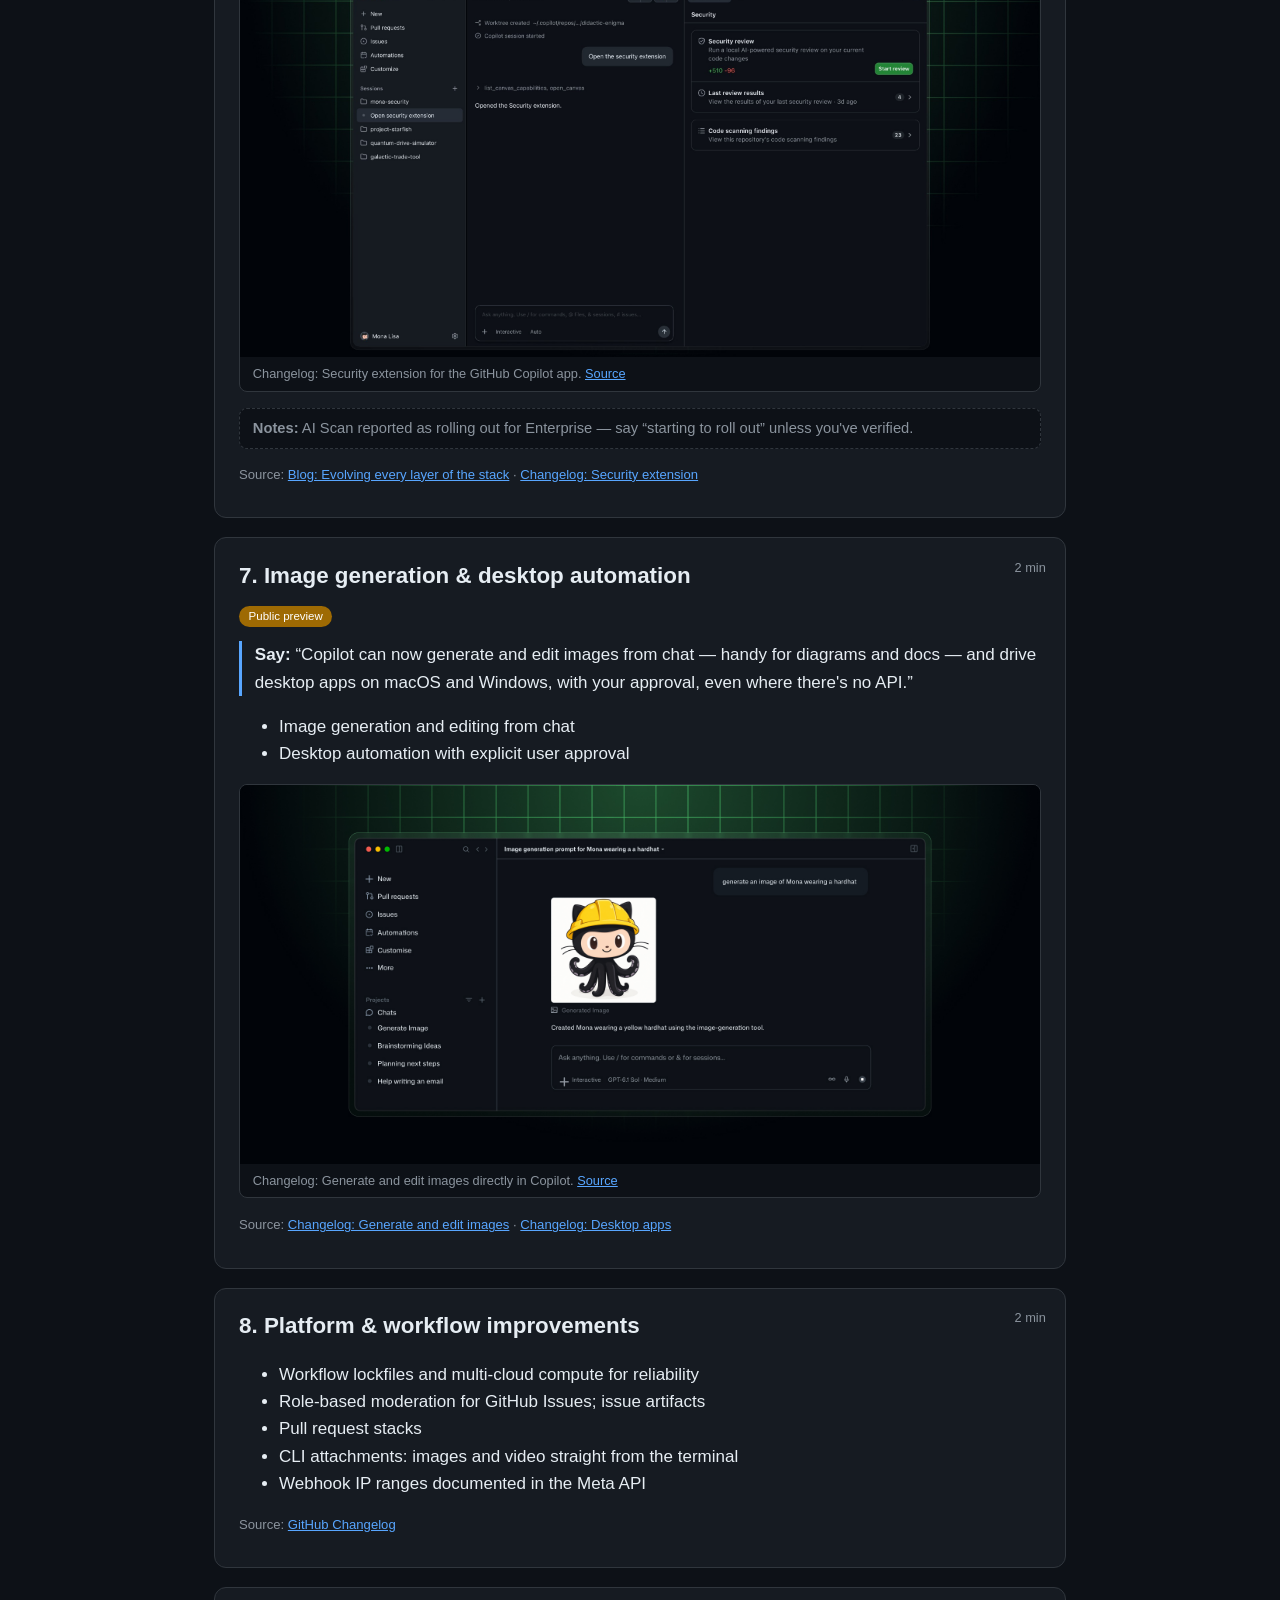
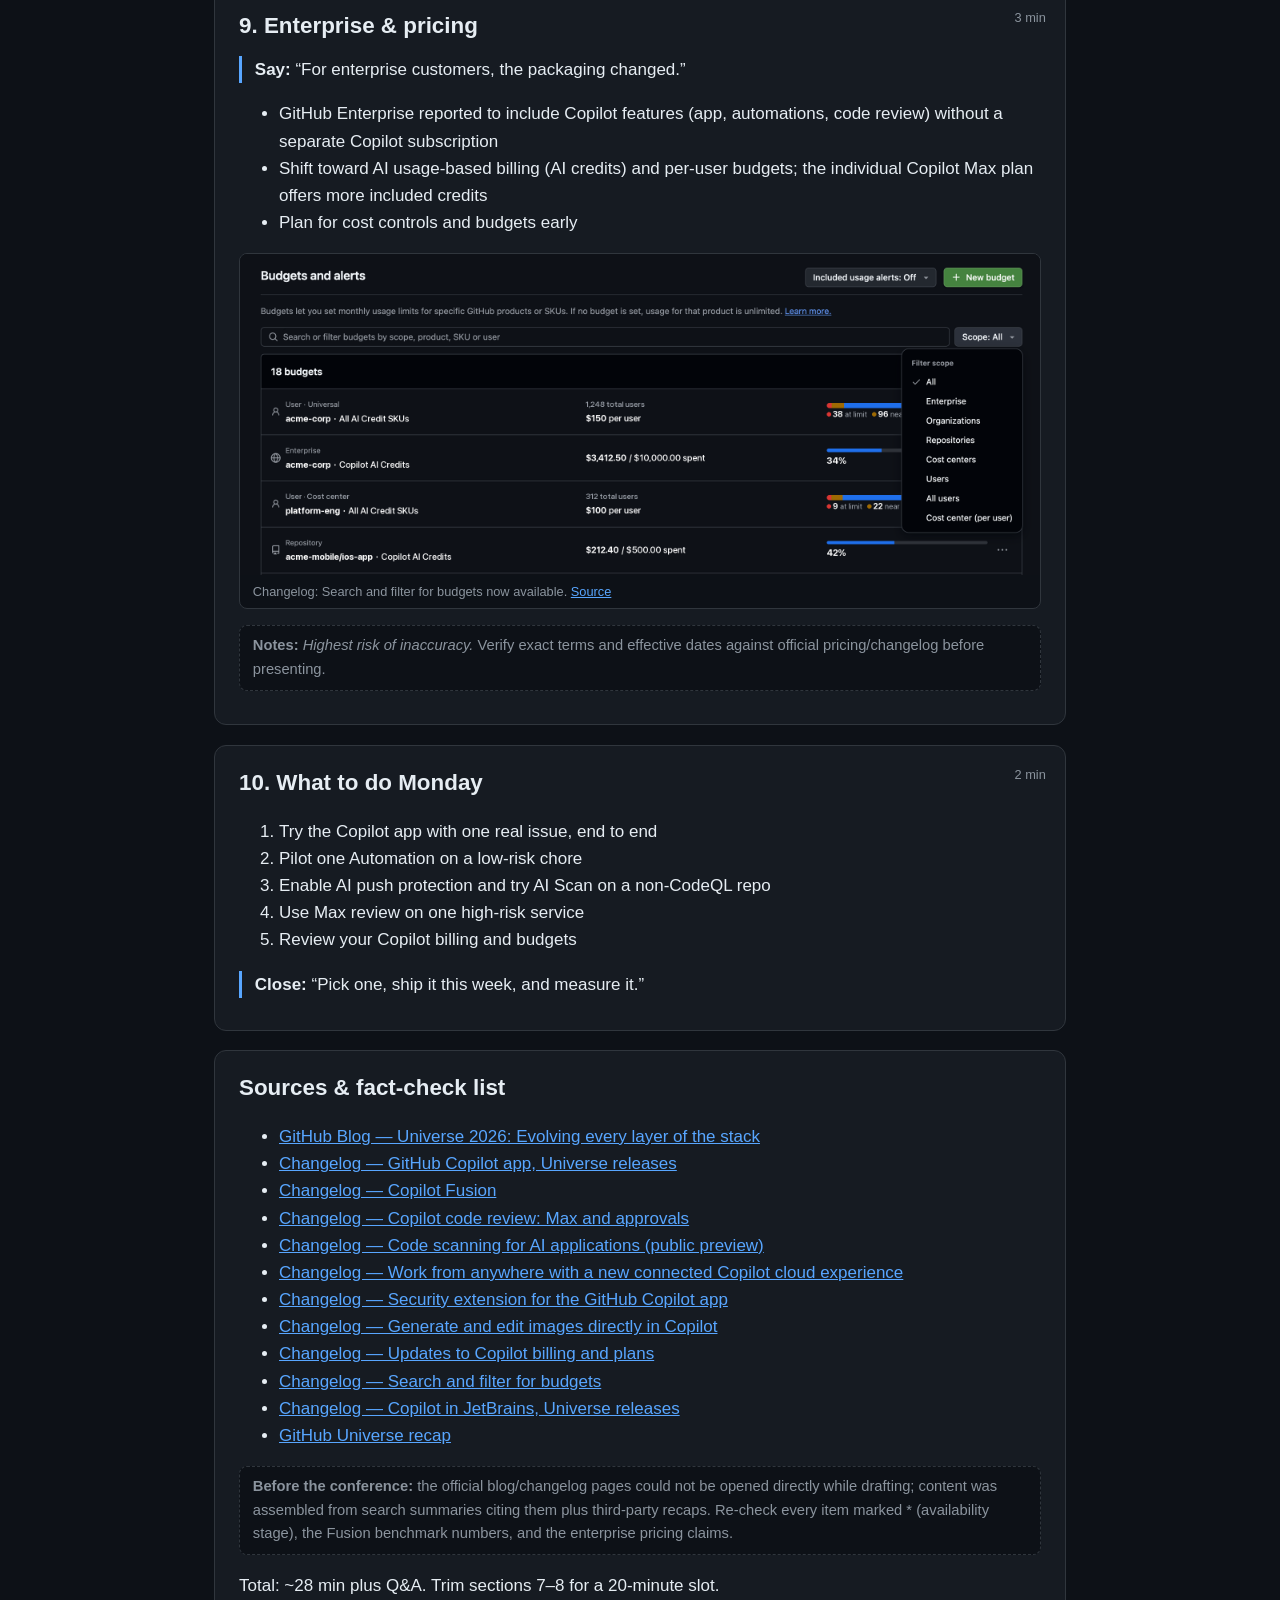
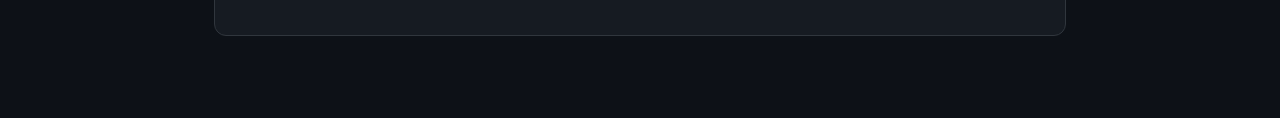
==== commit b8631d2d: "Add participant presentation without facilitator notes Co-authored-by: Copilot App <223556219+Copilo" ====
--- a/index.html
+++ b/index.html
@@ -10,6 +10,7 @@
 <header>
   <h1>GitHub Universe 2026 Ships</h1>
   <p class="tag">From coding assistant to agentic software delivery — “finished work, not just code.”</p>
+  <p class="hint"><a href="participant.html" target="_blank" rel="noopener">Open participant presentation</a> in a separate tab or window for your audience.</p>
   <nav id="toc"></nav>
   <p class="hint">Keys: <kbd>←</kbd>/<kbd>→</kbd> jump between sections · <kbd>N</kbd> toggle speaker notes · <kbd>T</kbd> timer</p>
   <span id="timer" hidden>00:00</span>
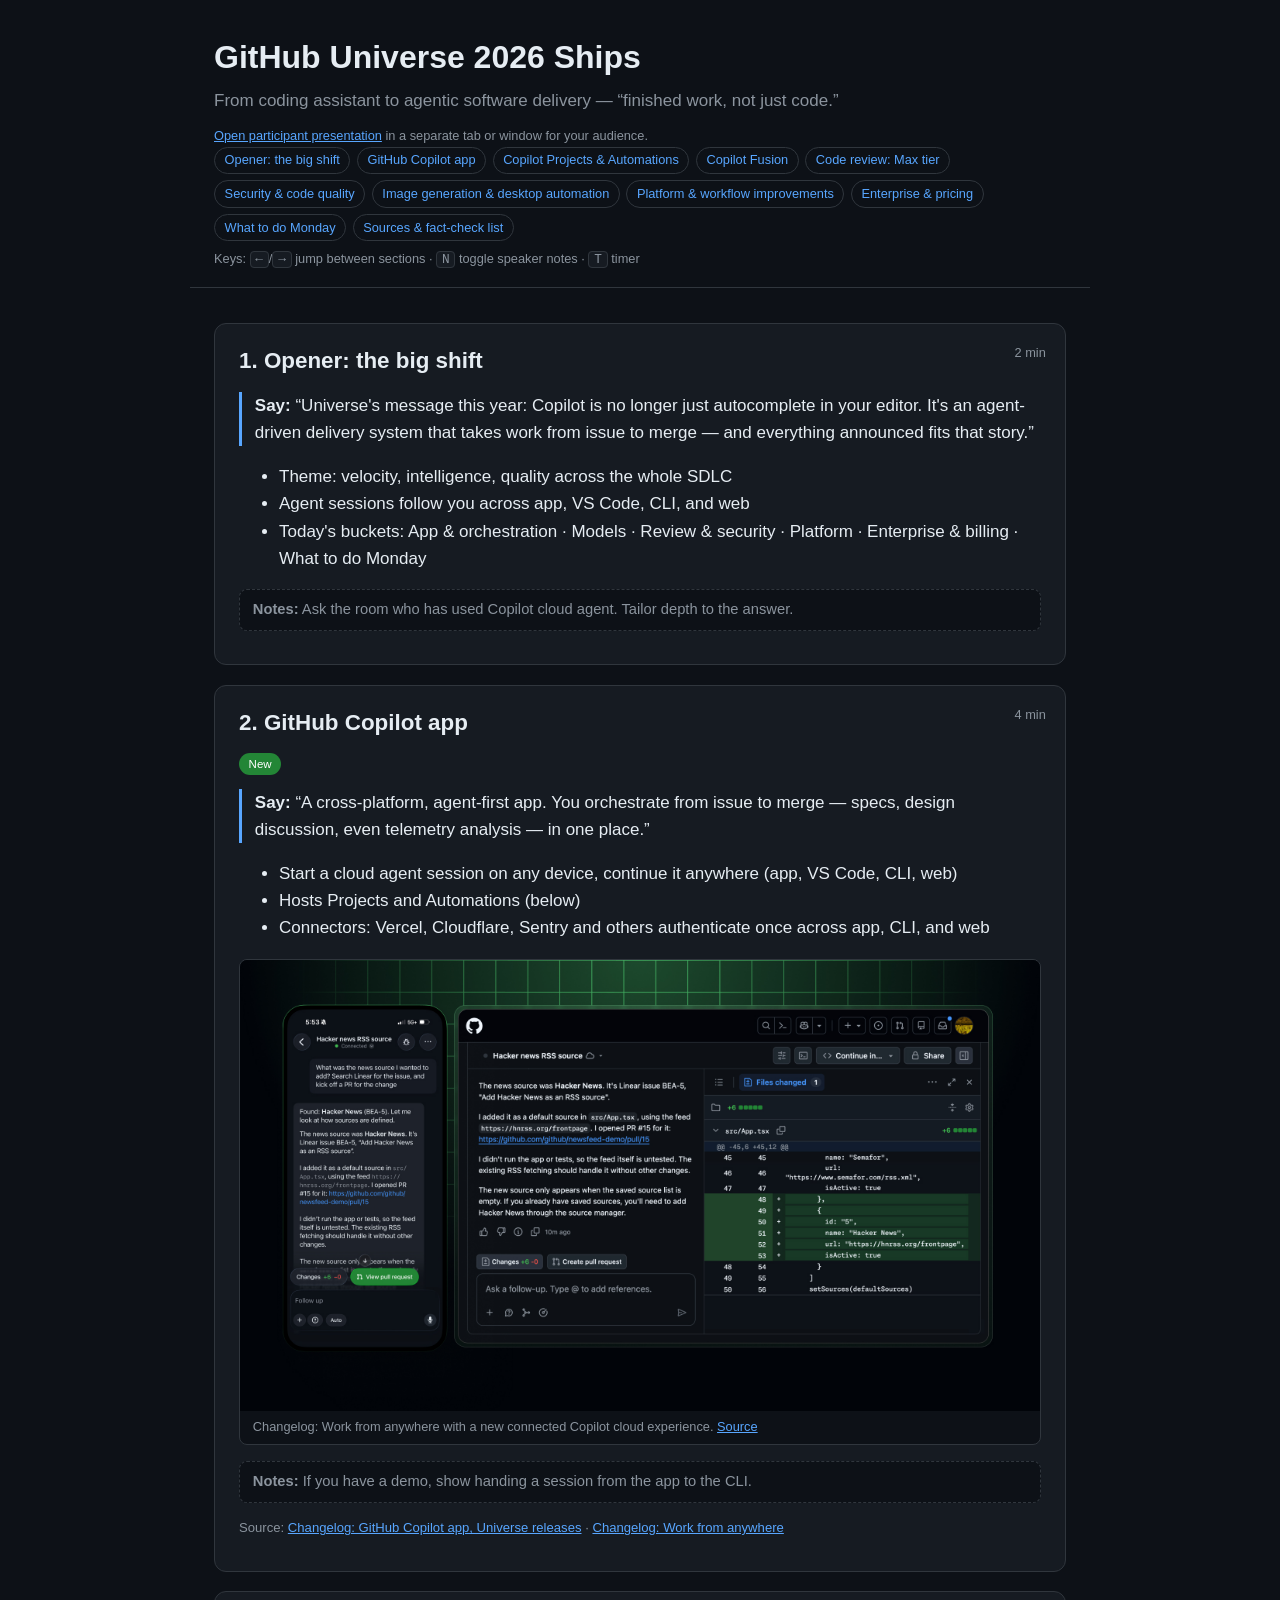
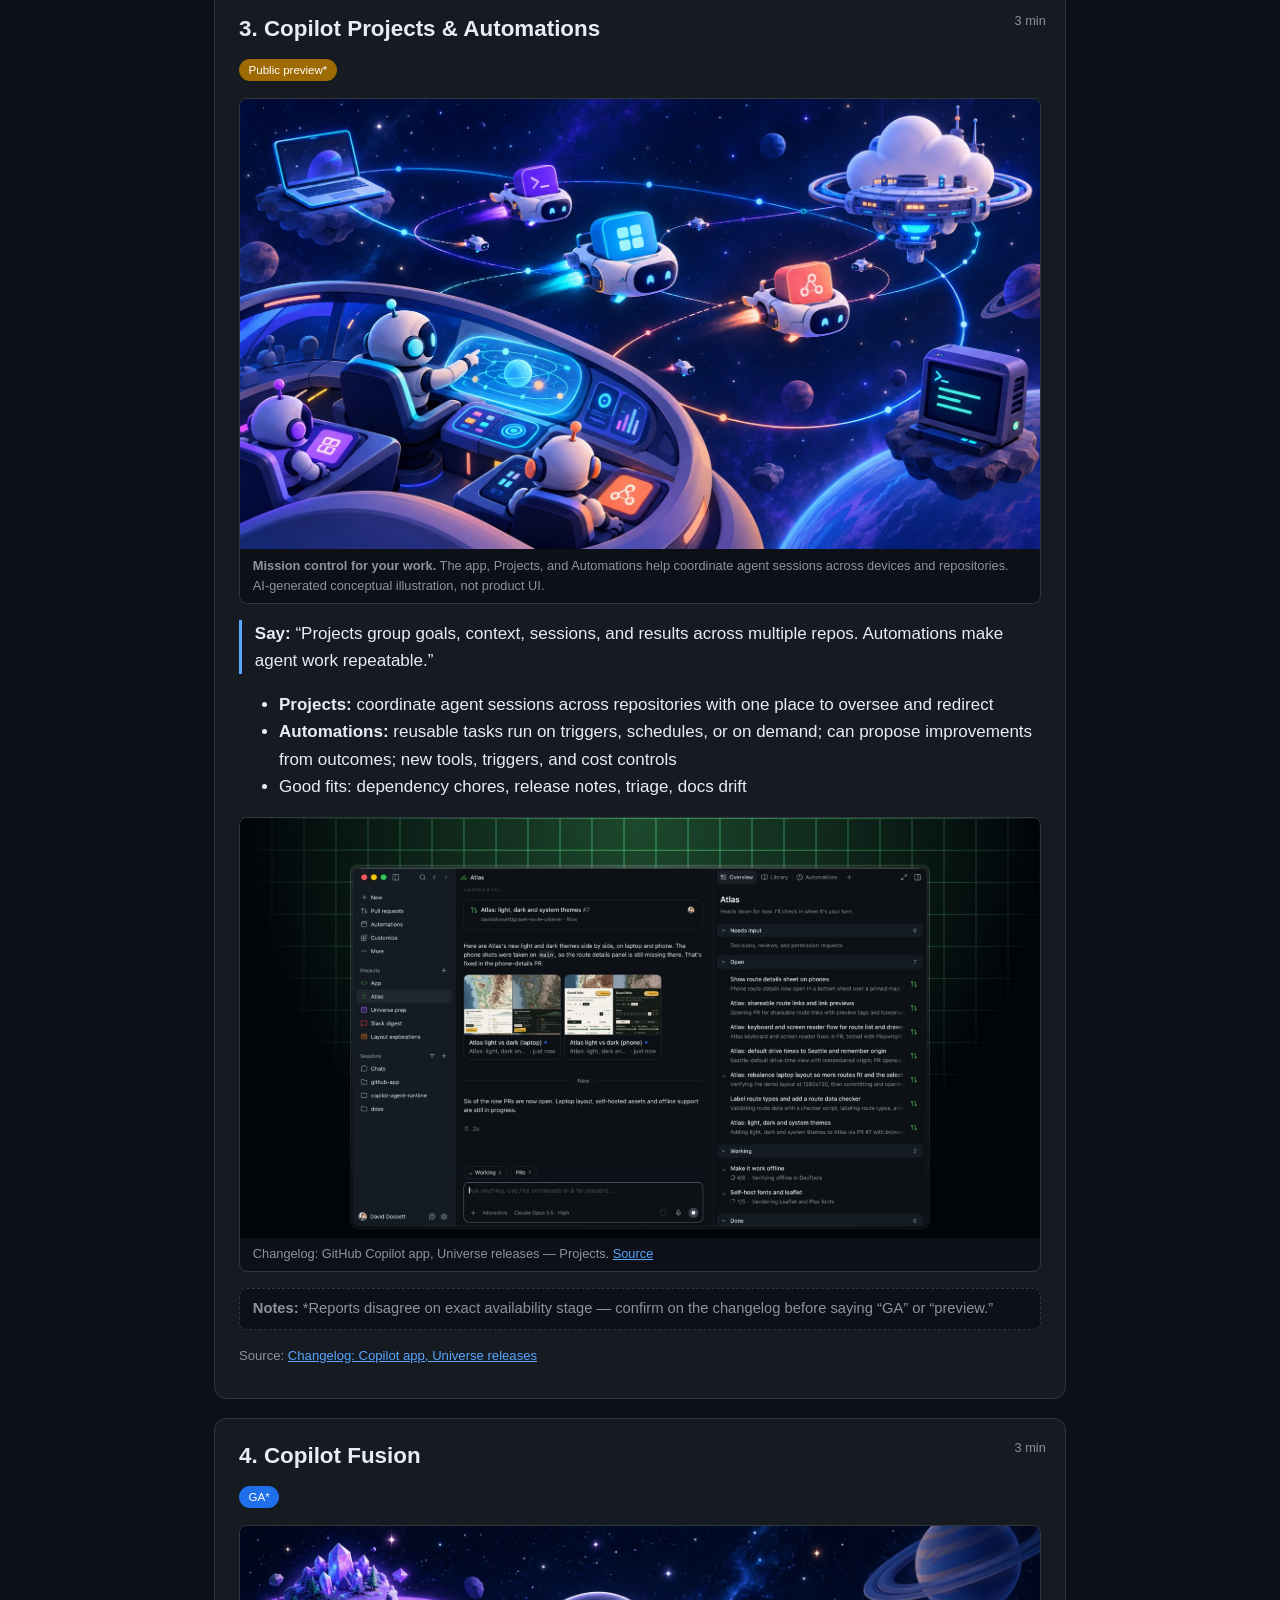
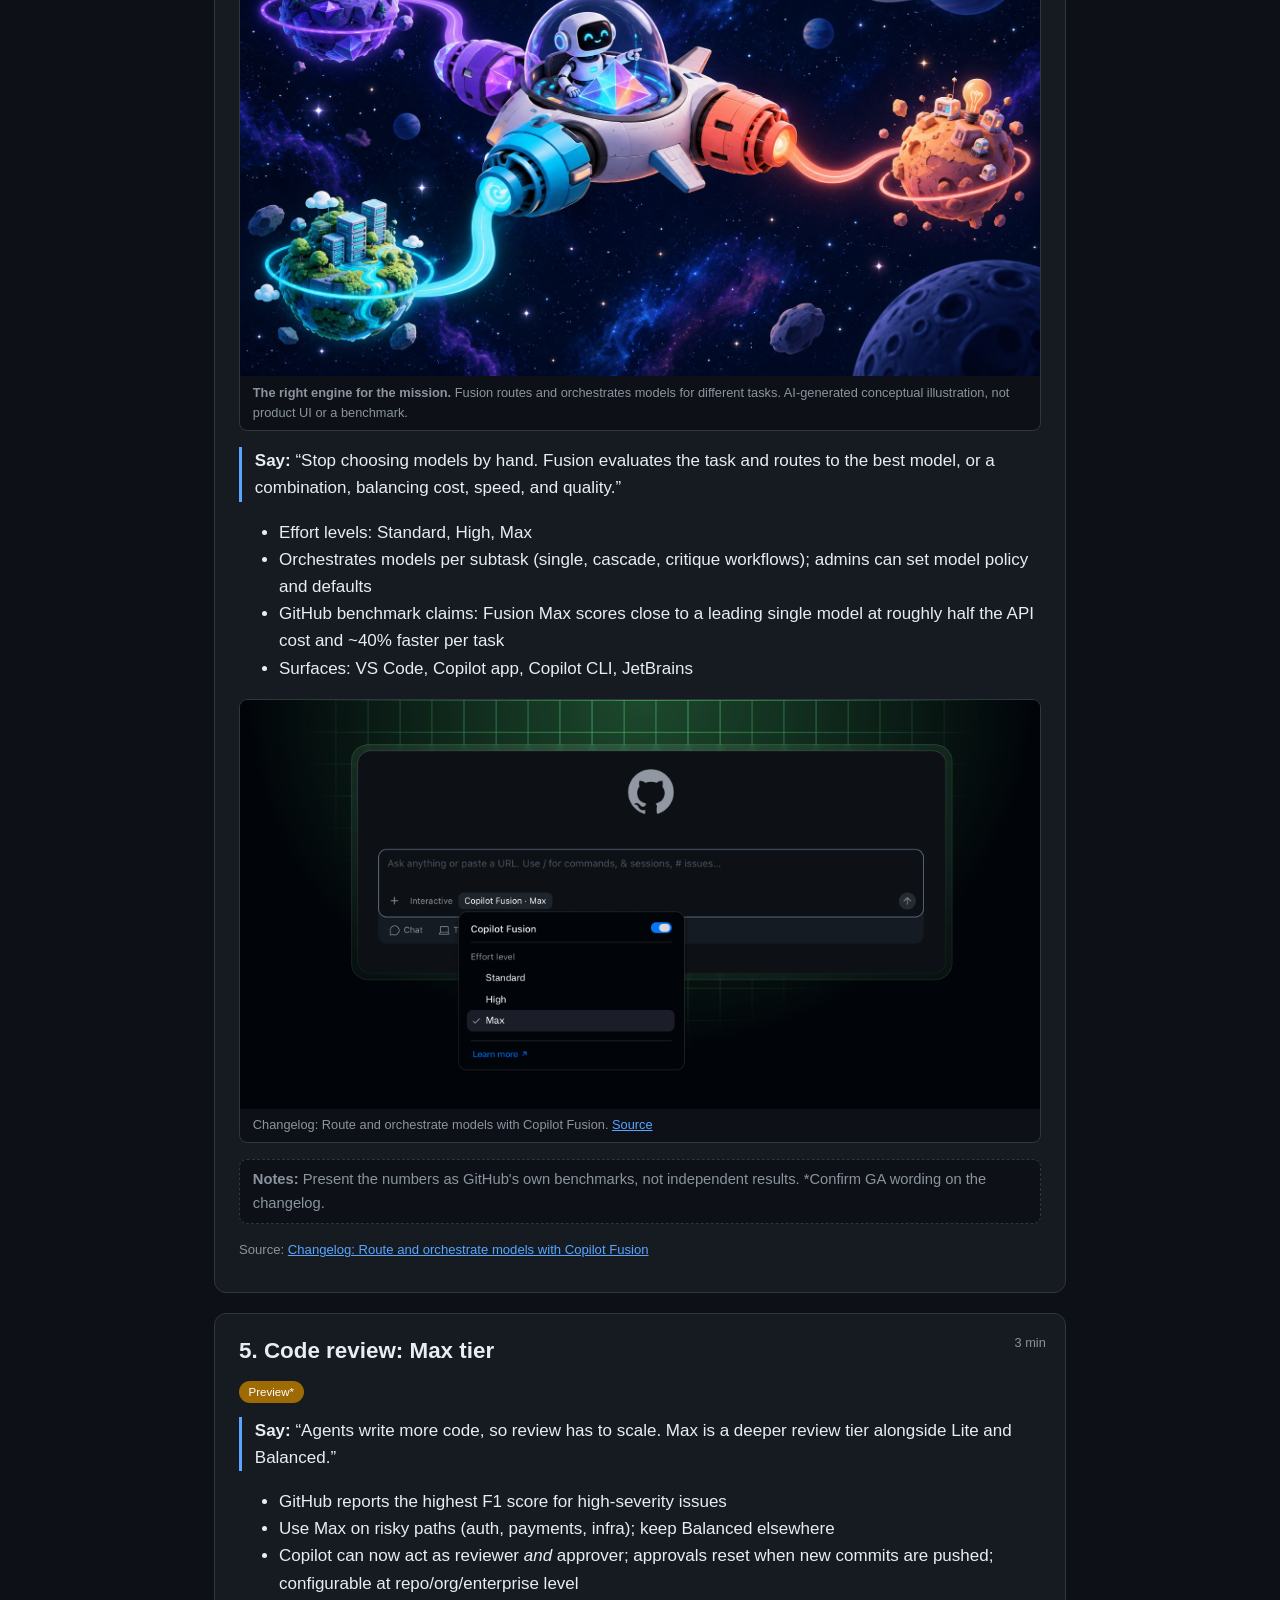
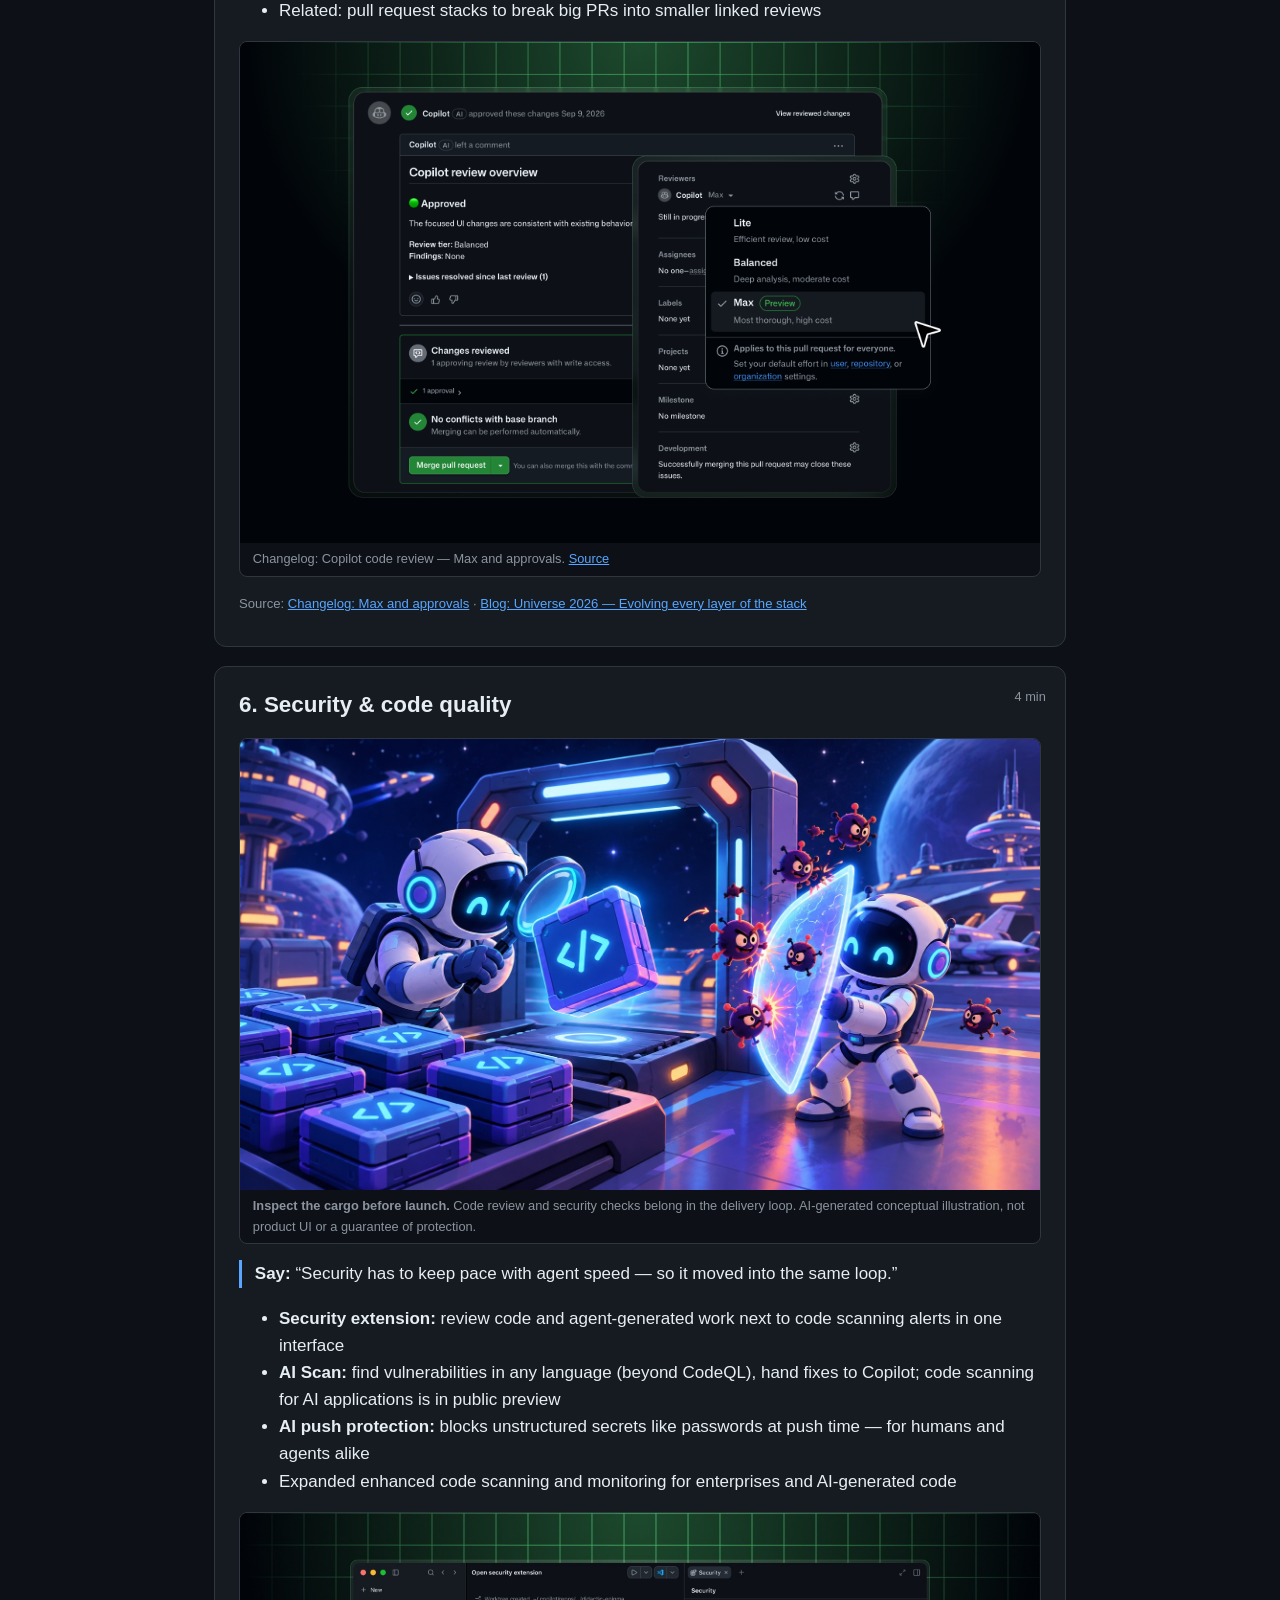
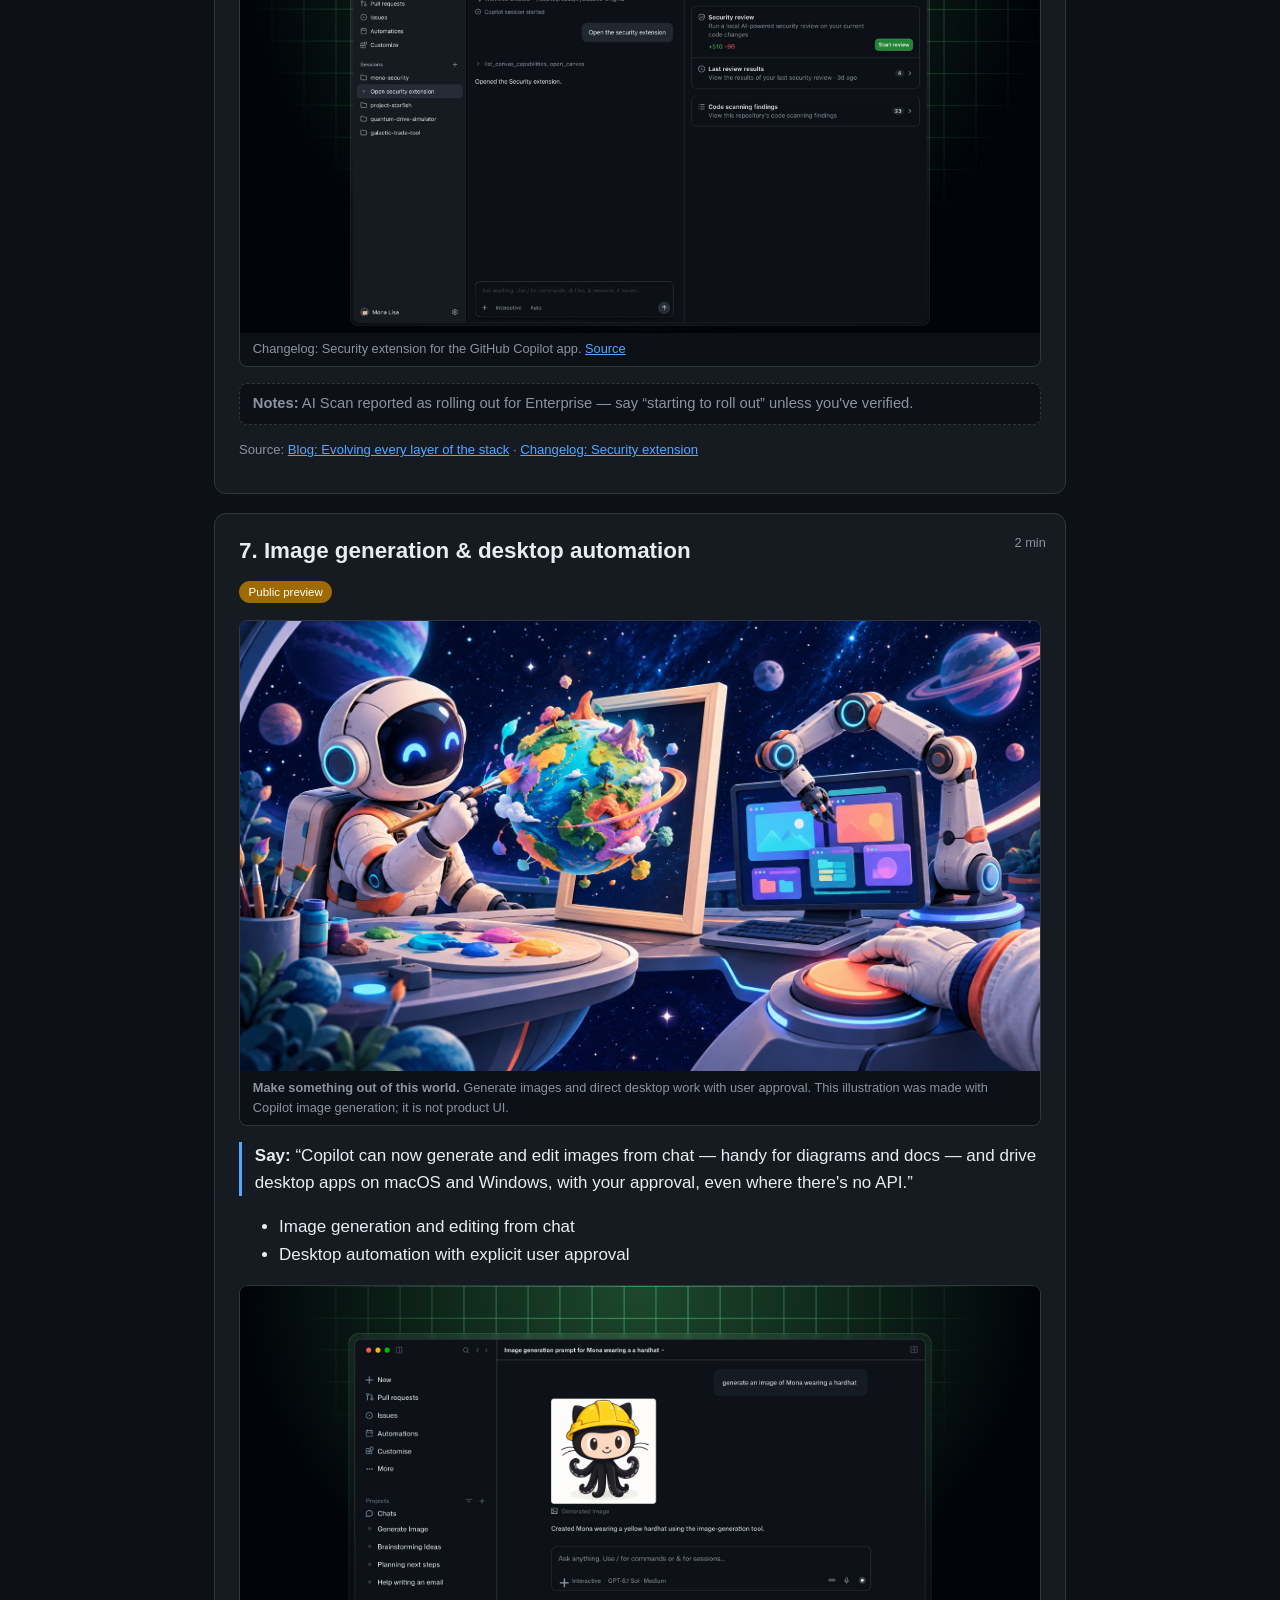
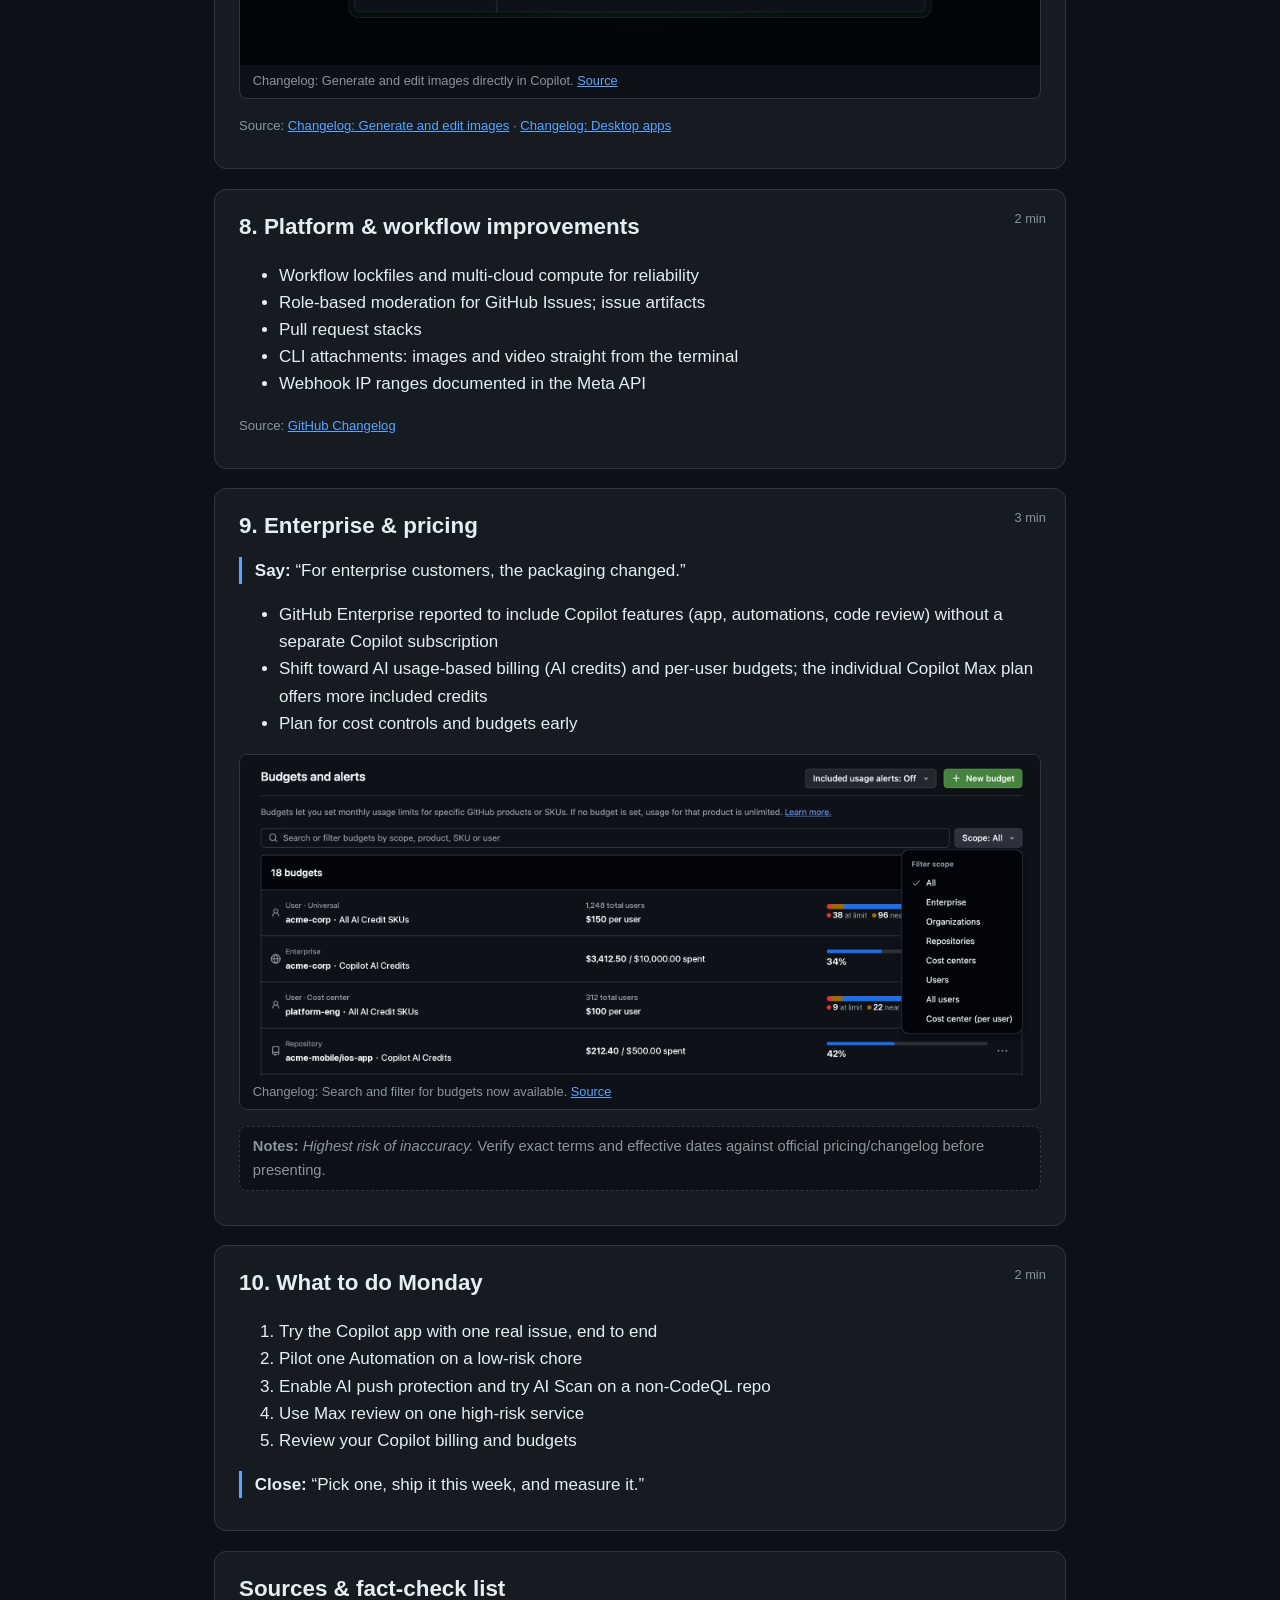
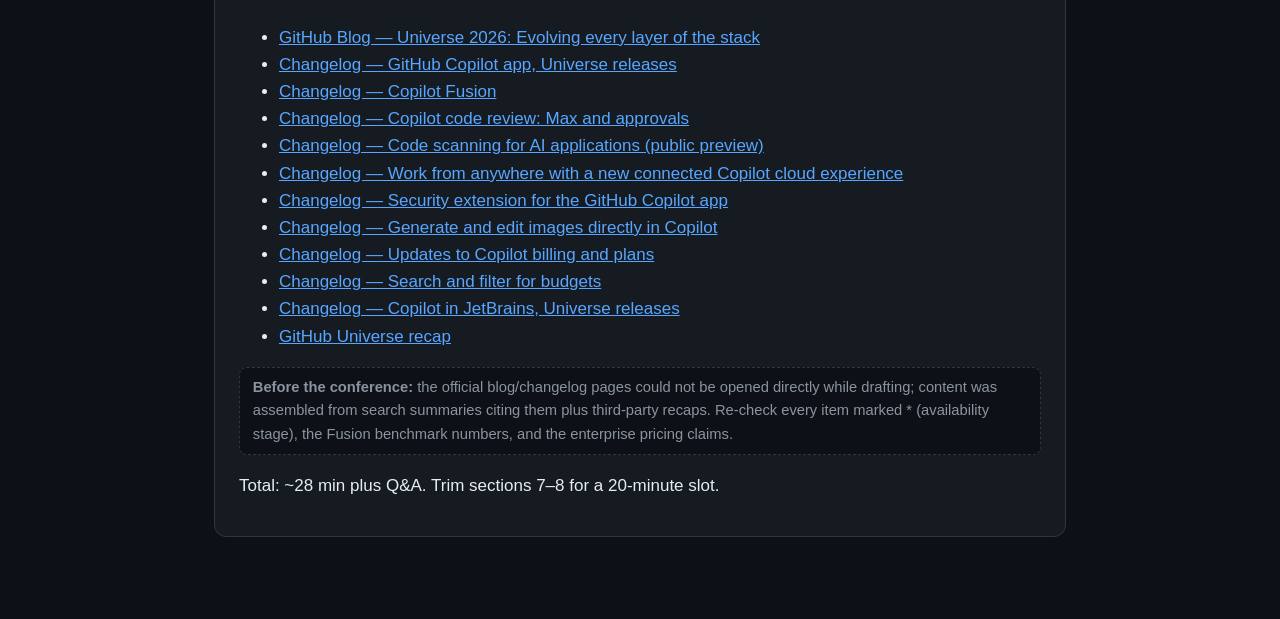
==== commit 2461d9c3: "Add space-themed illustrations to presentations Co-authored-by: Copilot App <223556219+Copilot@users" ====
--- a/index.html
+++ b/index.html
@@ -49,6 +49,10 @@
 <section id="projects" data-time="3 min">
   <h2>3. Copilot Projects &amp; Automations</h2>
   <span class="badge preview">Public preview*</span>
+  <figure class="shot generated">
+    <img src="assets/orchestration-art.jpg" alt="Robot mission control coordinates a fleet of task-carrying spacecraft between a laptop, terminal, and cloud station" width="1672" height="941" loading="lazy" decoding="async">
+    <figcaption><strong>Mission control for your work.</strong> The app, Projects, and Automations help coordinate agent sessions across devices and repositories. AI-generated conceptual illustration, not product UI.</figcaption>
+  </figure>
   <p class="say"><strong>Say:</strong> “Projects group goals, context, sessions, and results across multiple repos. Automations make agent work repeatable.”</p>
   <ul>
     <li><strong>Projects:</strong> coordinate agent sessions across repositories with one place to oversee and redirect</li>
@@ -66,6 +70,10 @@
 <section id="fusion" data-time="3 min">
   <h2>4. Copilot Fusion</h2>
   <span class="badge ga">GA*</span>
+  <figure class="shot generated">
+    <img src="assets/fusion-art.jpg" alt="A robot navigator routes three colorful spacecraft engines toward different task planets" width="1672" height="941" loading="lazy" decoding="async">
+    <figcaption><strong>The right engine for the mission.</strong> Fusion routes and orchestrates models for different tasks. AI-generated conceptual illustration, not product UI or a benchmark.</figcaption>
+  </figure>
   <p class="say"><strong>Say:</strong> “Stop choosing models by hand. Fusion evaluates the task and routes to the best model, or a combination, balancing cost, speed, and quality.”</p>
   <ul>
     <li>Effort levels: Standard, High, Max</li>
@@ -100,6 +108,10 @@
 
 <section id="security" data-time="4 min">
   <h2>6. Security &amp; code quality</h2>
+  <figure class="shot generated">
+    <img src="assets/review-security-art.jpg" alt="Two robot astronauts inspect code cargo with a magnifying glass and intercept mischievous bugs with a glowing shield" width="1672" height="941" loading="lazy" decoding="async">
+    <figcaption><strong>Inspect the cargo before launch.</strong> Code review and security checks belong in the delivery loop. AI-generated conceptual illustration, not product UI or a guarantee of protection.</figcaption>
+  </figure>
   <p class="say"><strong>Say:</strong> “Security has to keep pace with agent speed — so it moved into the same loop.”</p>
   <ul>
     <li><strong>Security extension:</strong> review code and agent-generated work next to code scanning alerts in one interface</li>
@@ -118,6 +130,10 @@
 <section id="creative" data-time="2 min">
   <h2>7. Image generation &amp; desktop automation</h2>
   <span class="badge preview">Public preview</span>
+  <figure class="shot generated">
+    <img src="assets/creative-art.jpg" alt="A robot artist paints a planet out of a picture frame while a desktop robot arm works beside an astronaut-operated approval button" width="1672" height="941" loading="lazy" decoding="async">
+    <figcaption><strong>Make something out of this world.</strong> Generate images and direct desktop work with user approval. This illustration was made with Copilot image generation; it is not product UI.</figcaption>
+  </figure>
   <p class="say"><strong>Say:</strong> “Copilot can now generate and edit images from chat — handy for diagrams and docs — and drive desktop apps on macOS and Windows, with your approval, even where there's no API.”</p>
   <ul>
     <li>Image generation and editing from chat</li>
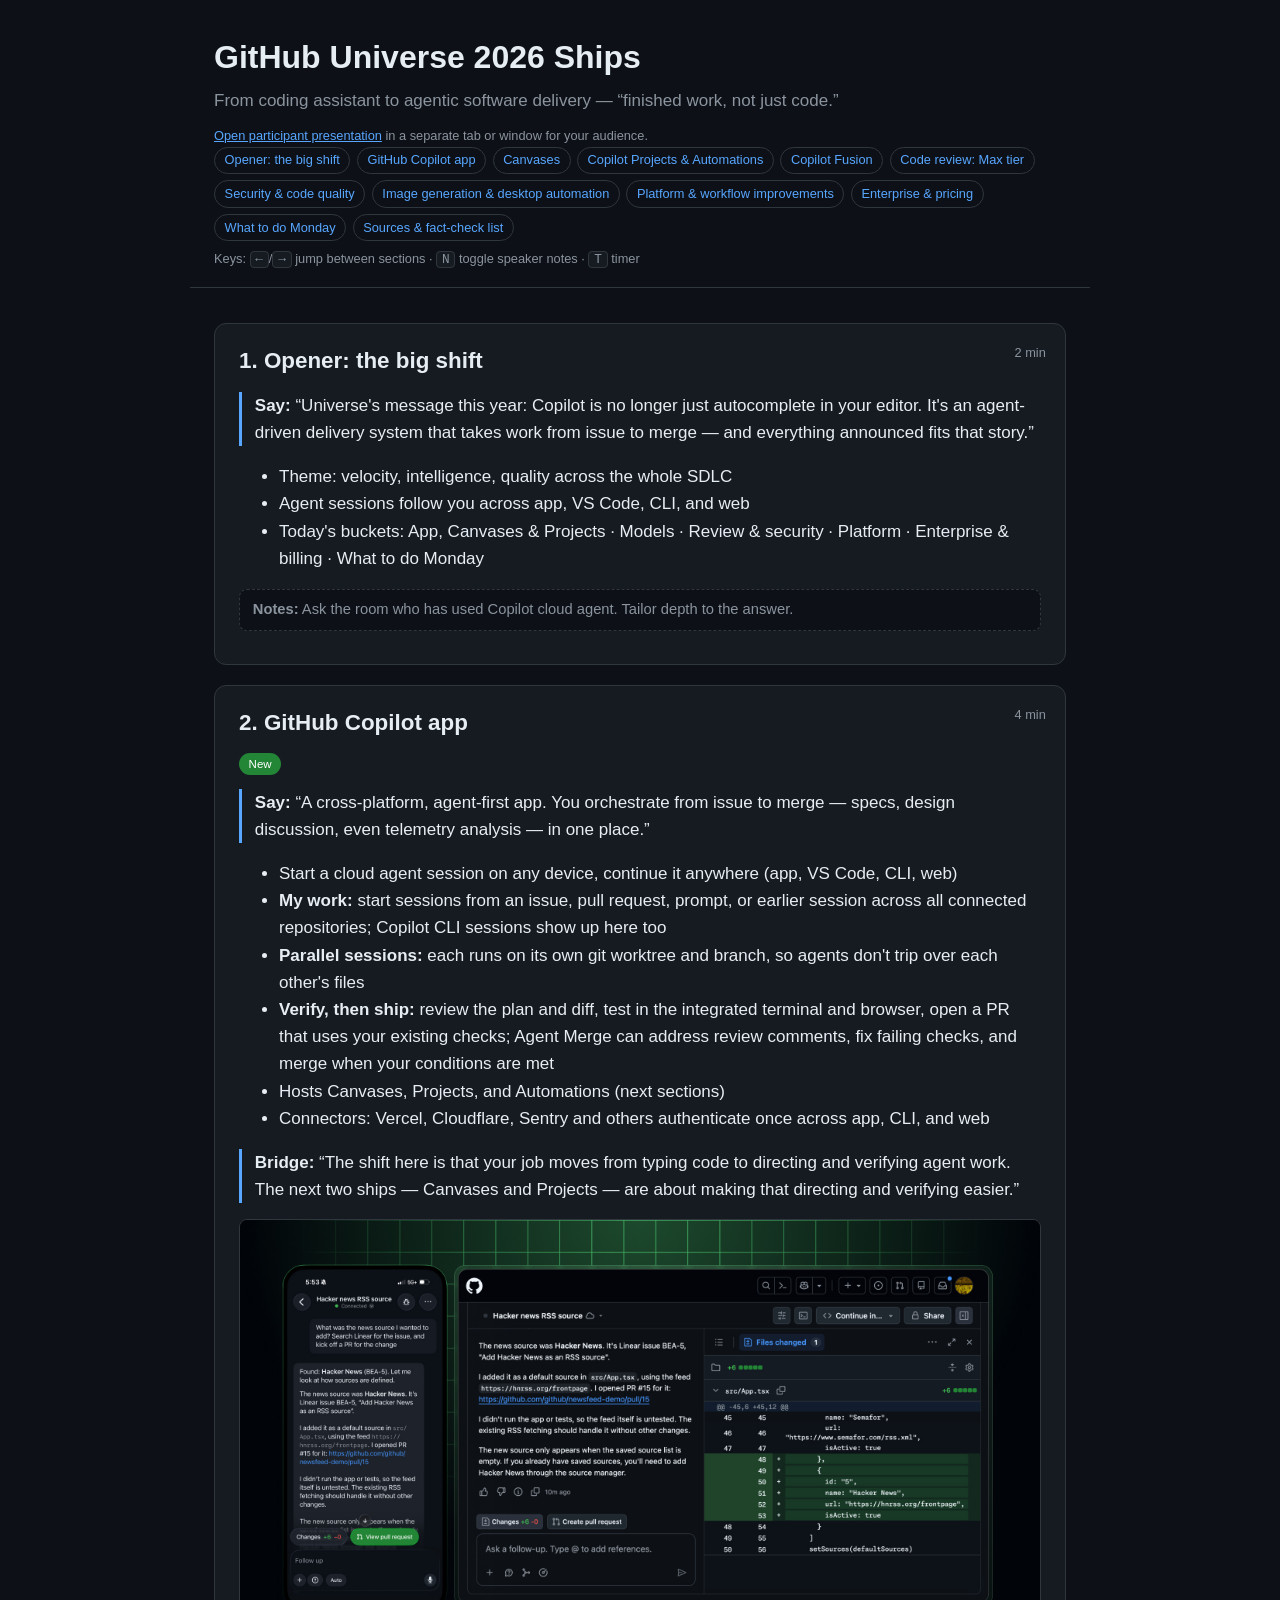
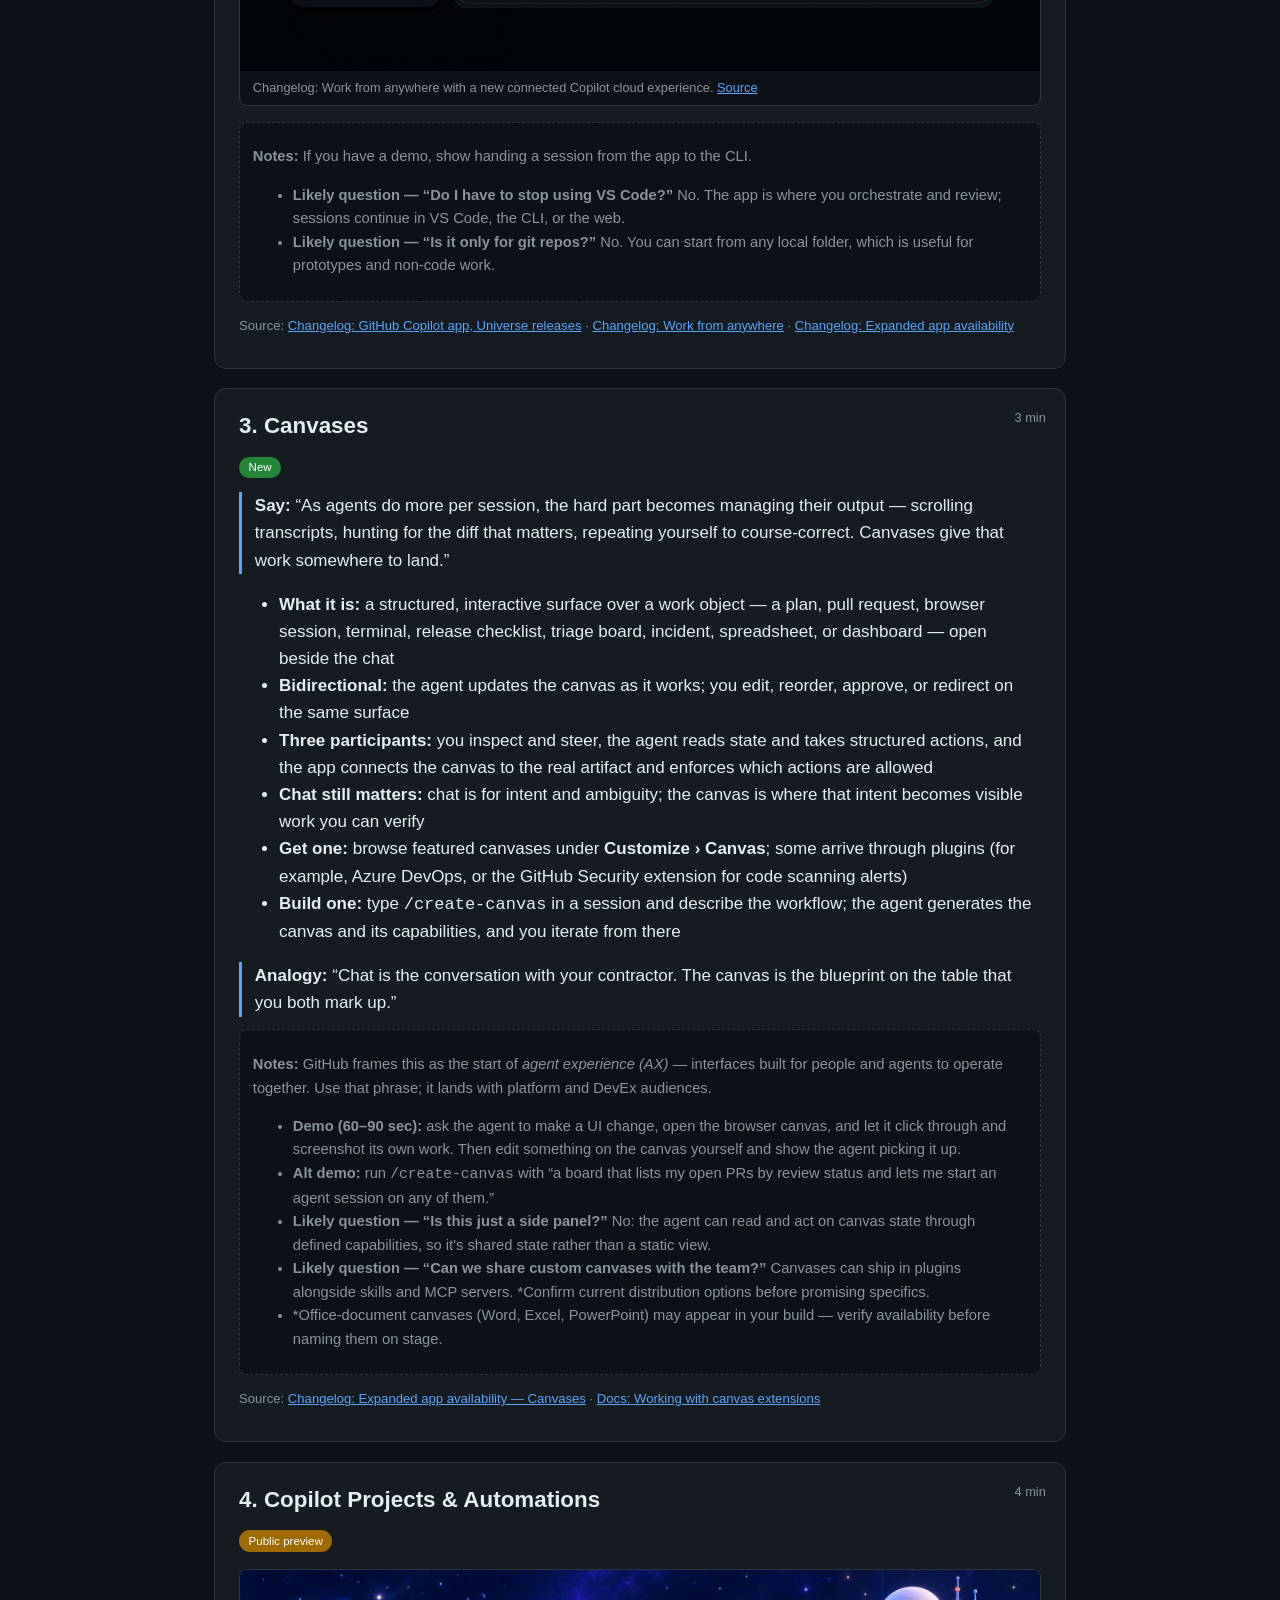
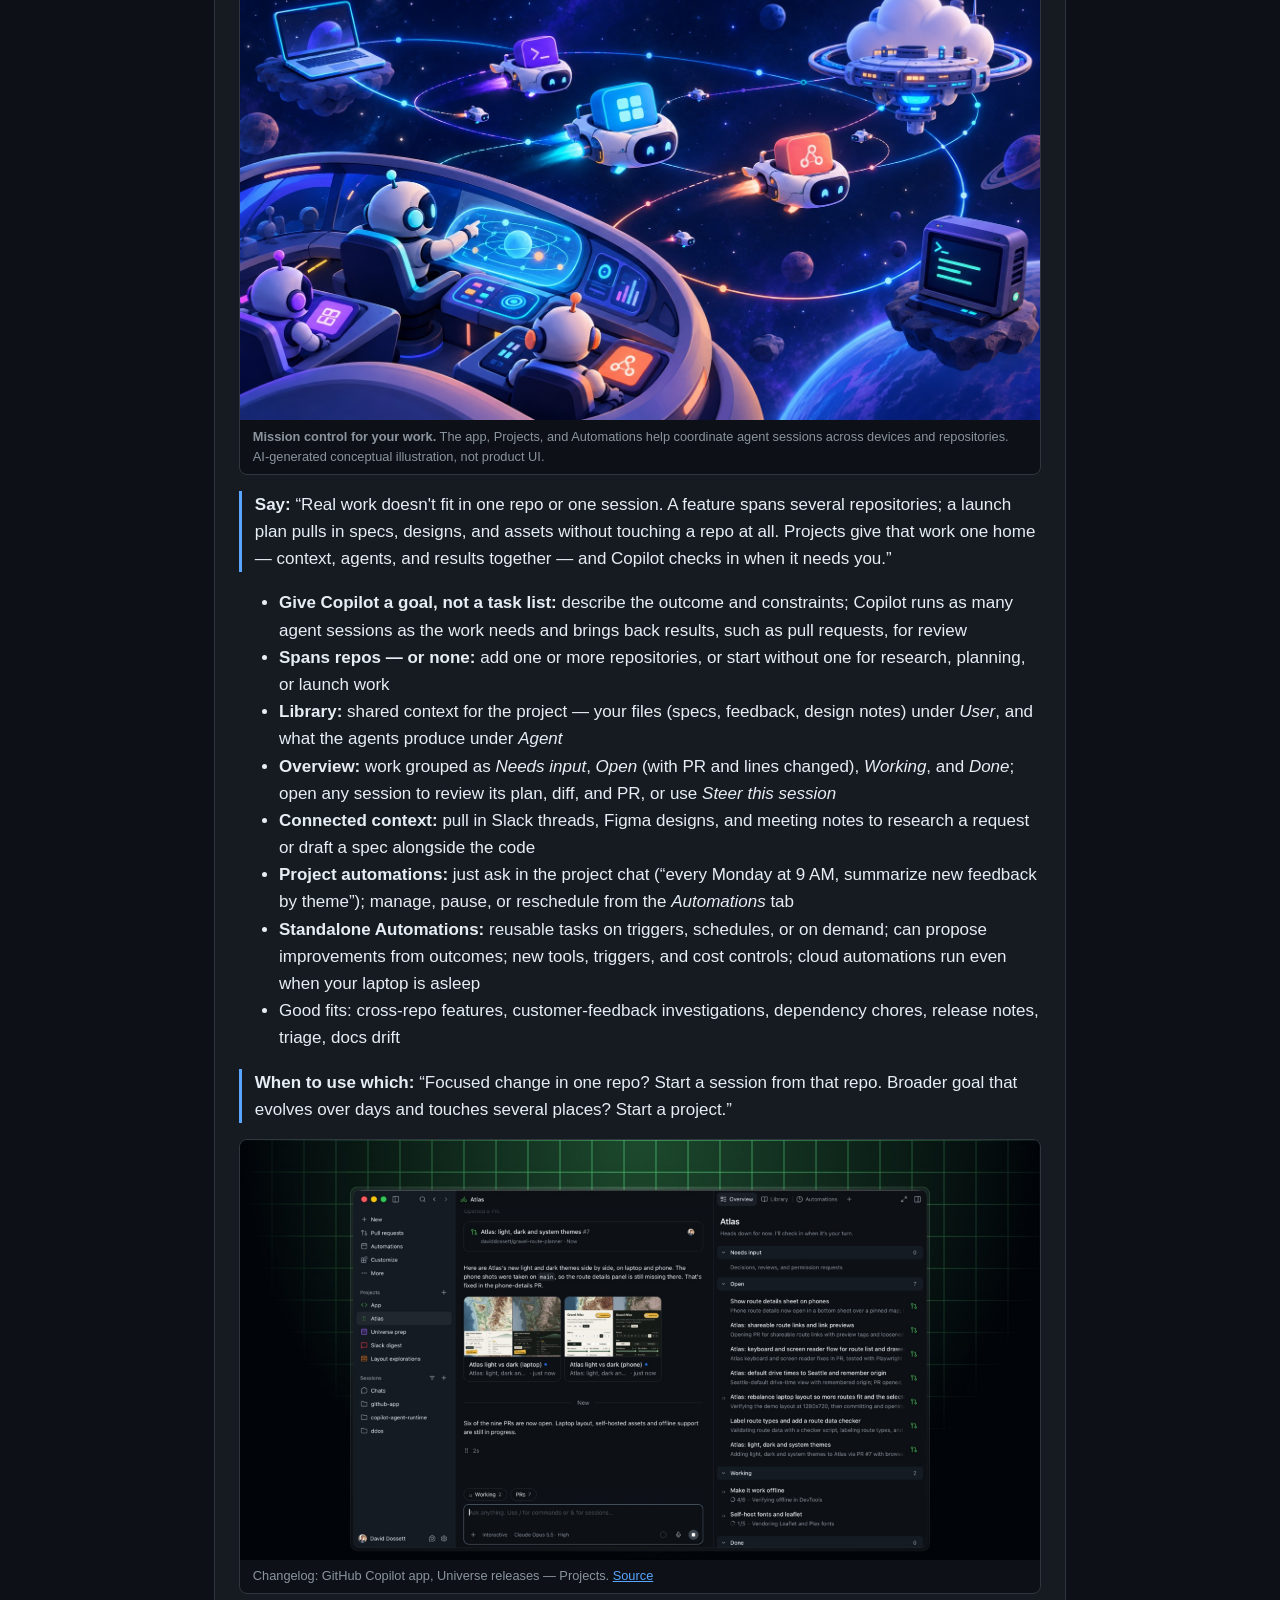
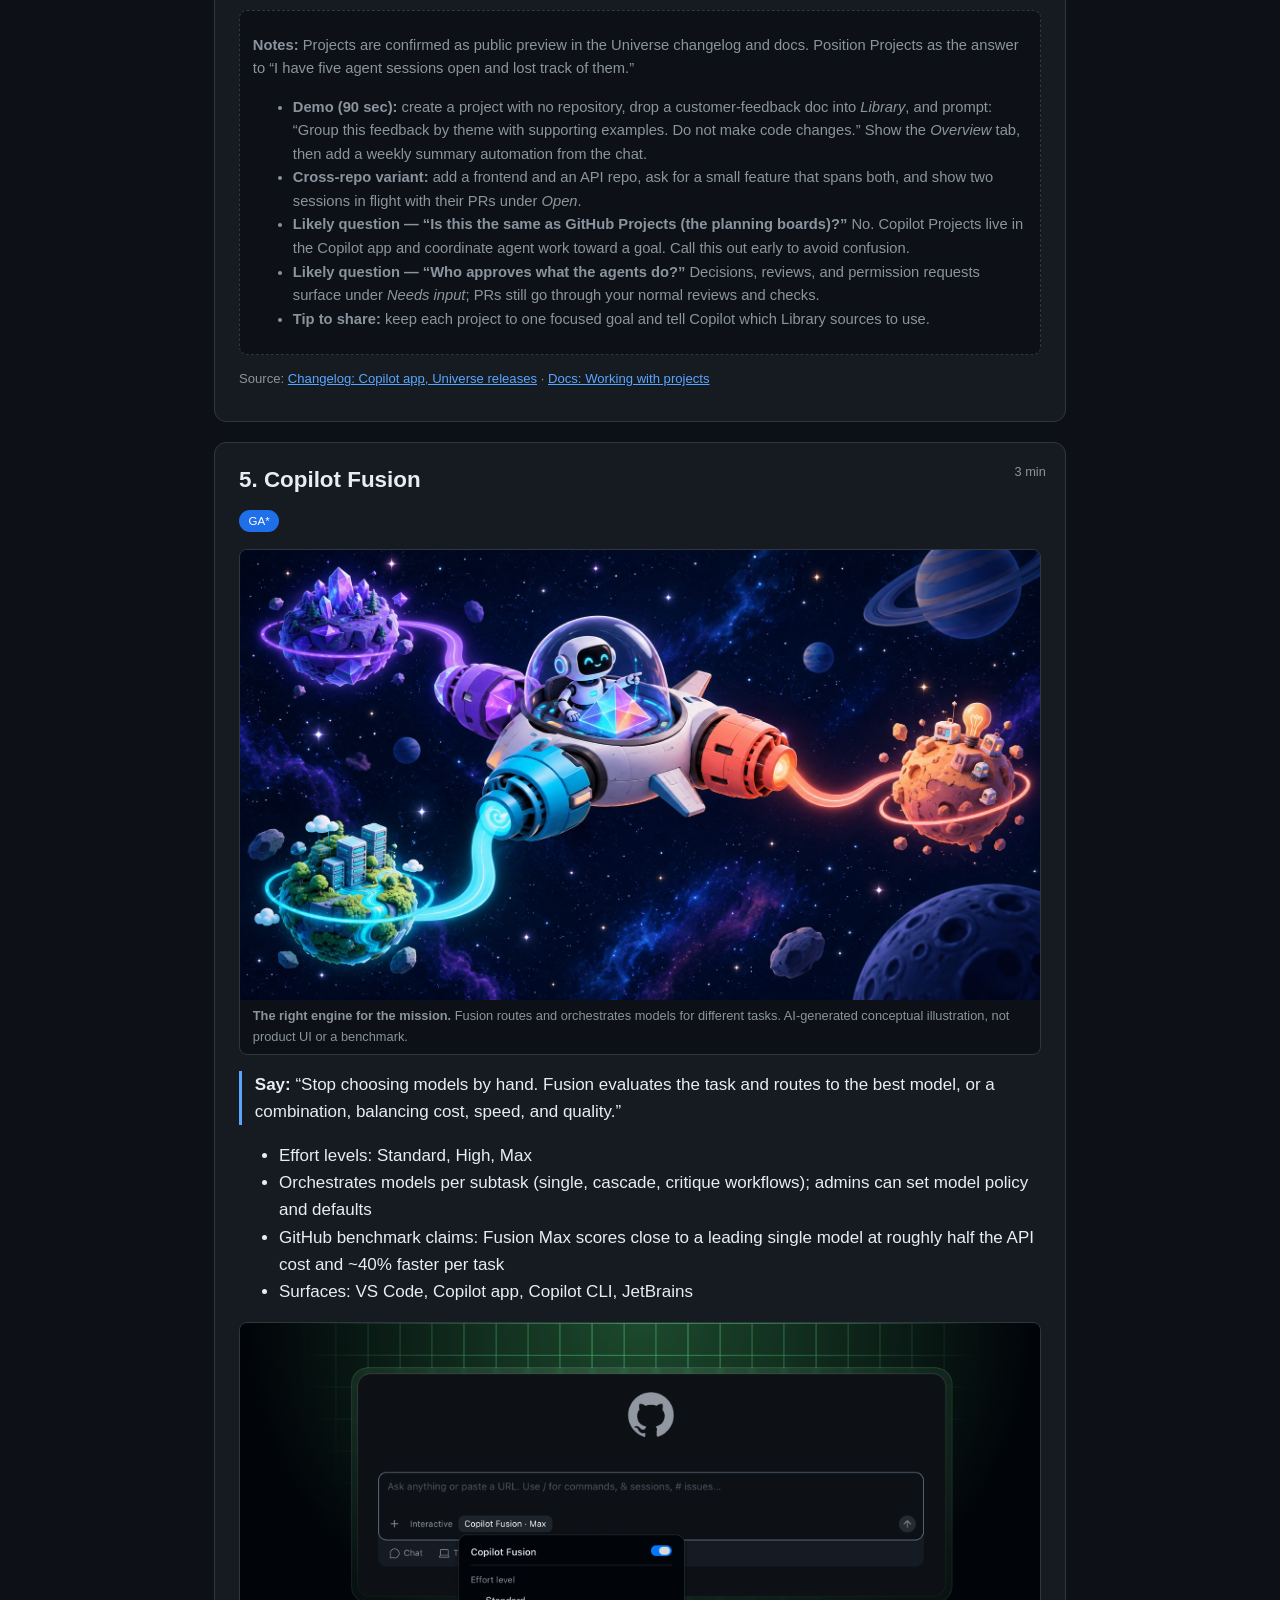
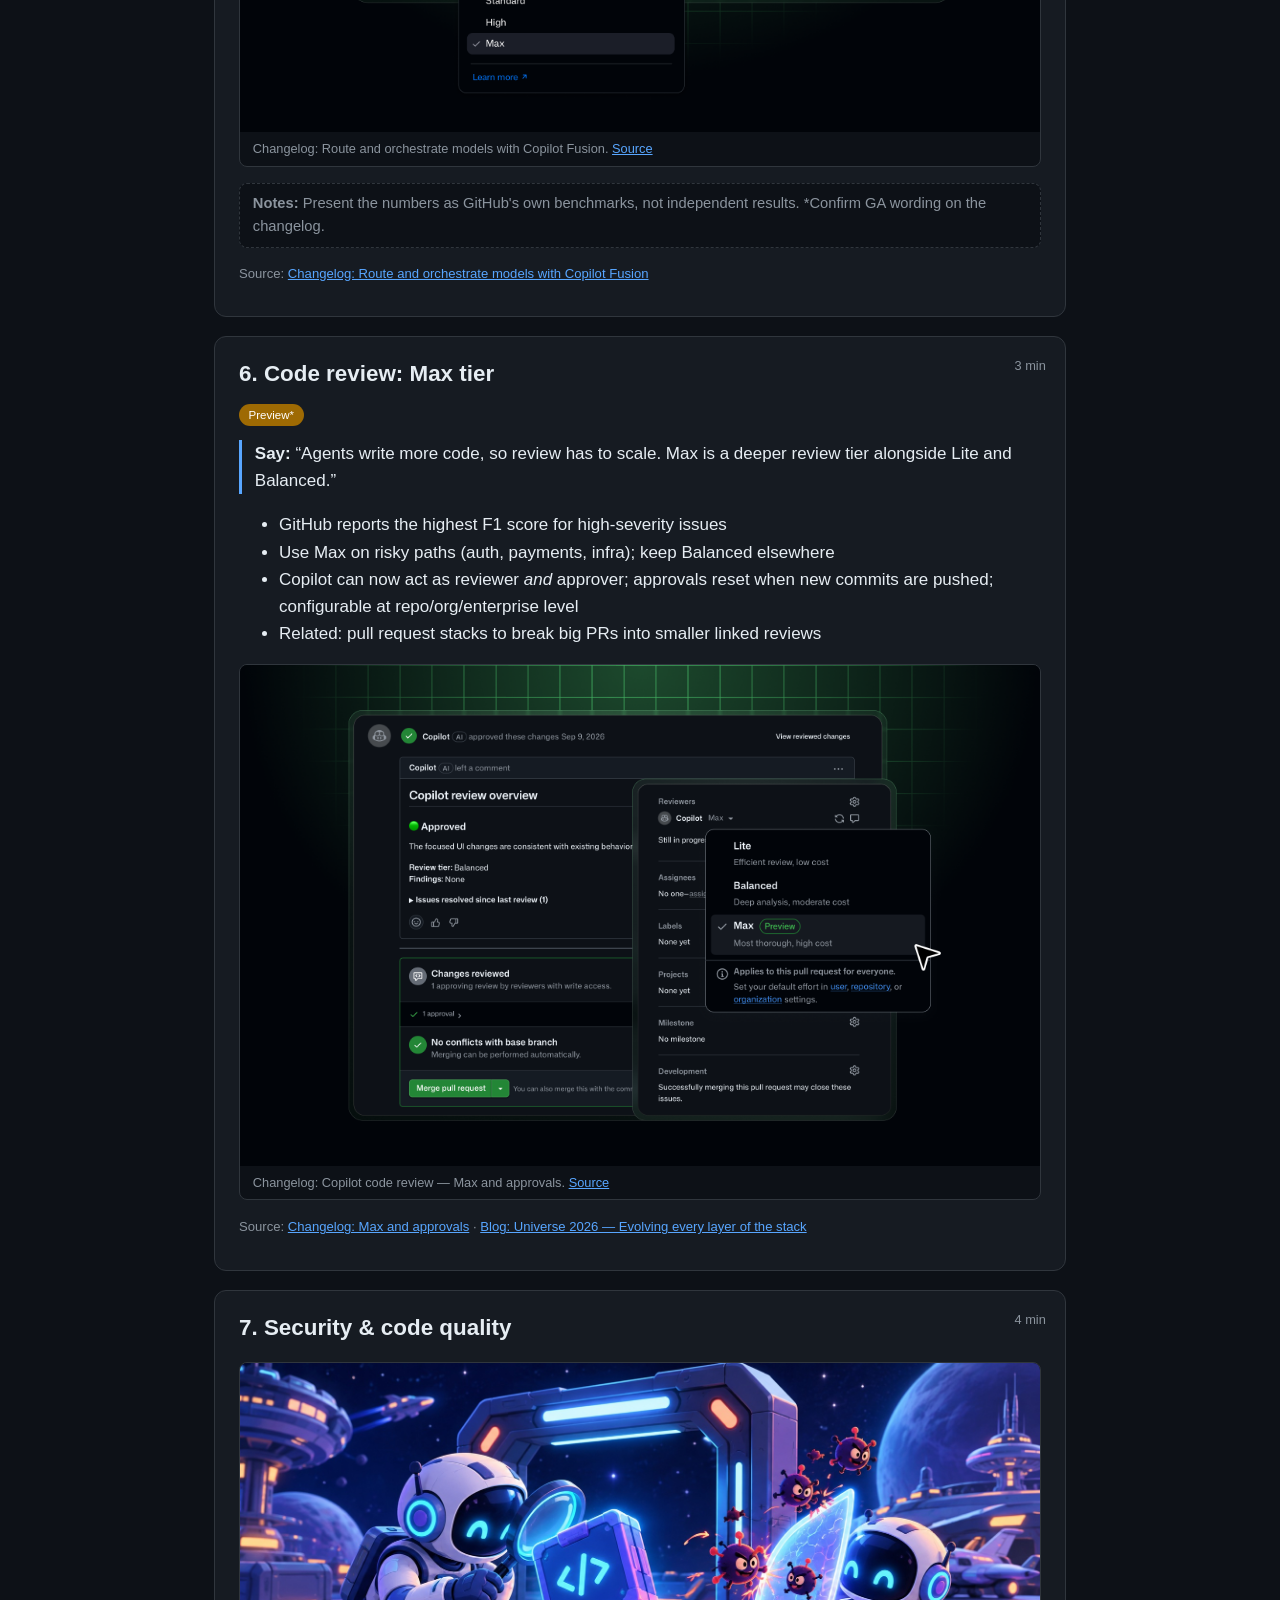
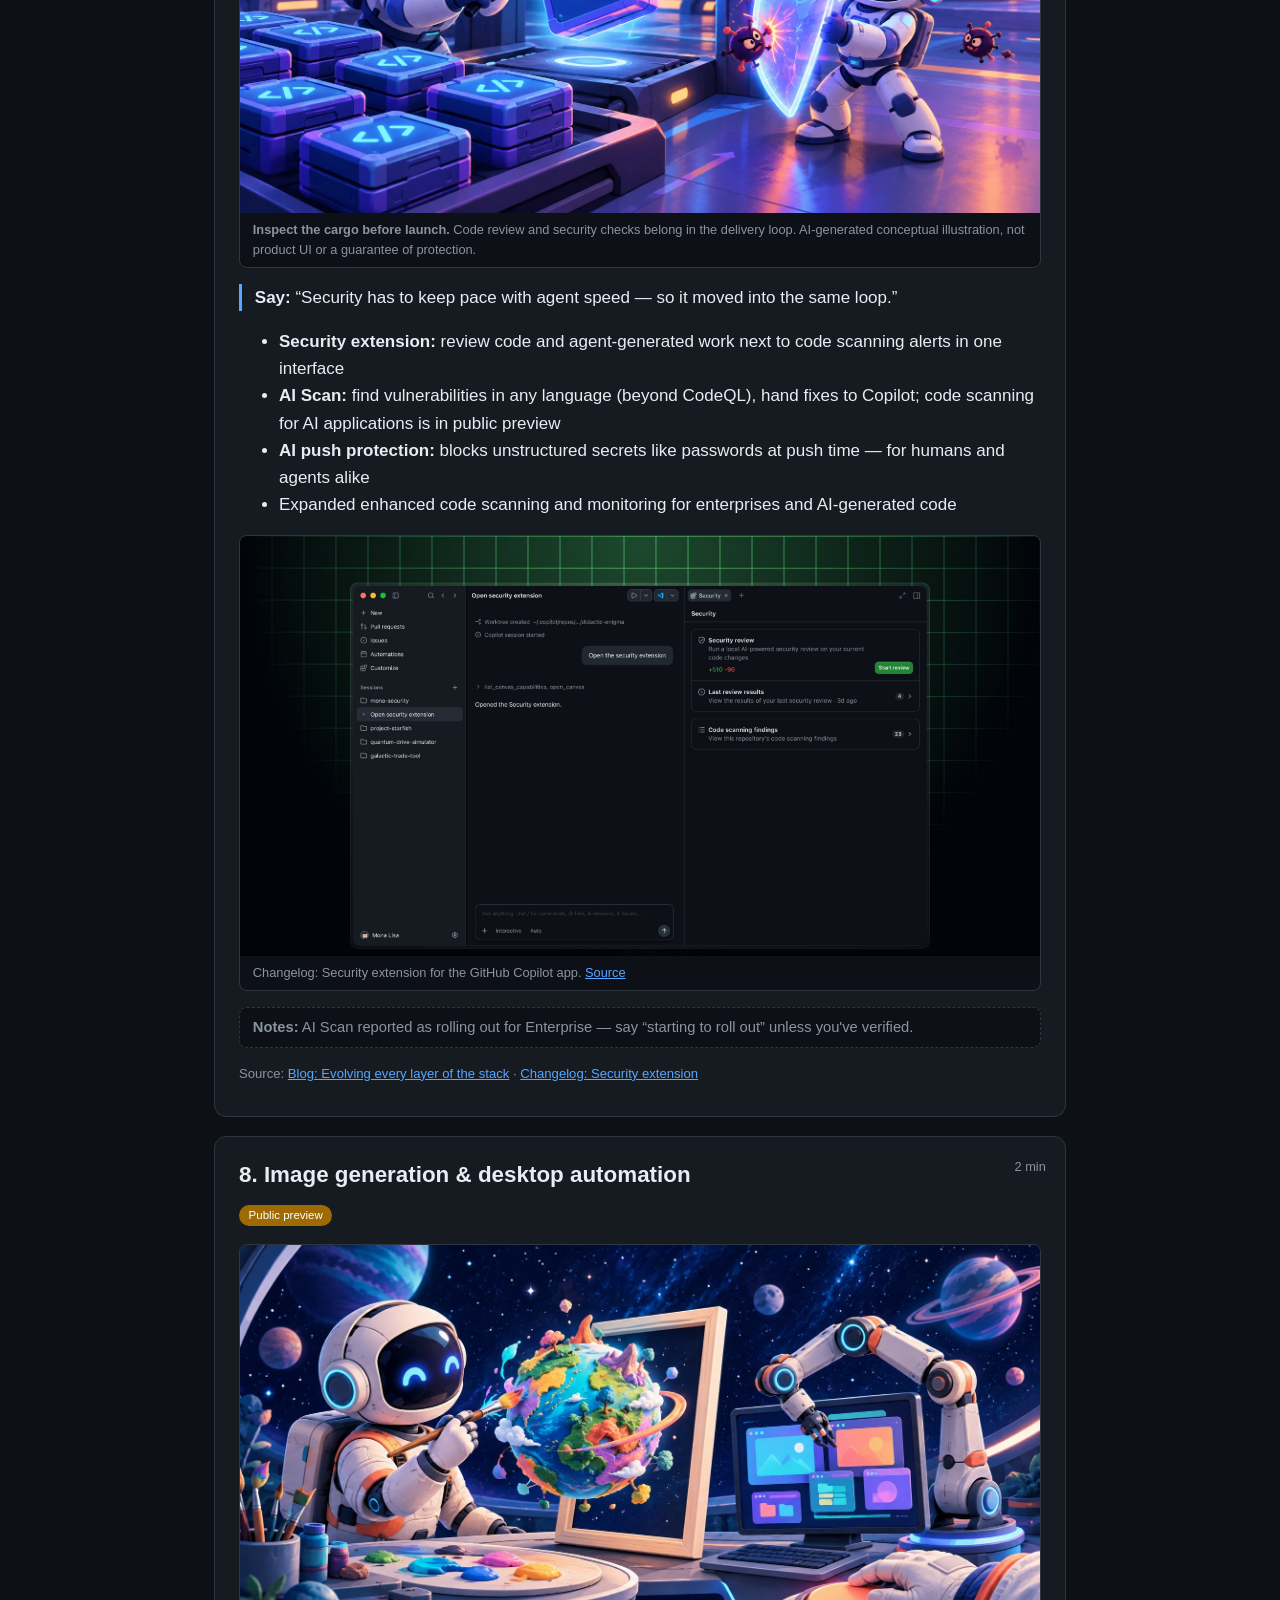
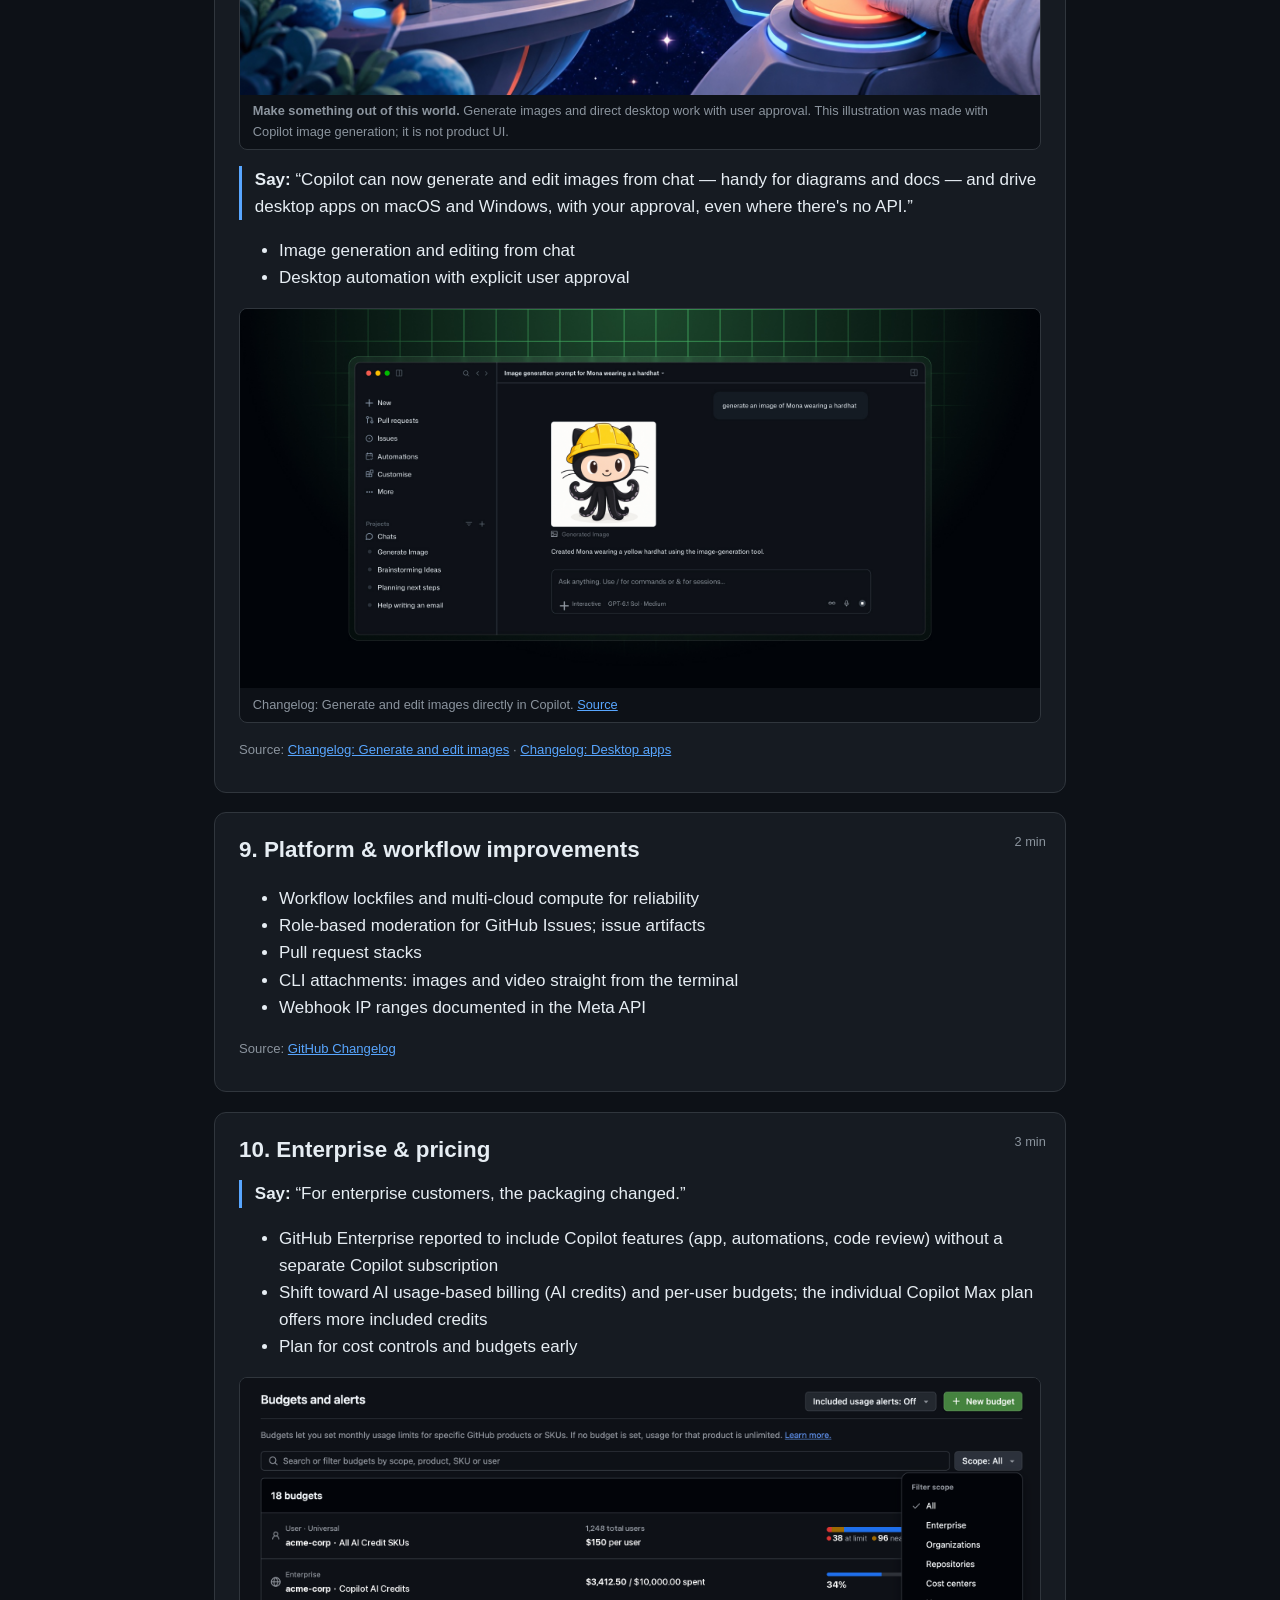
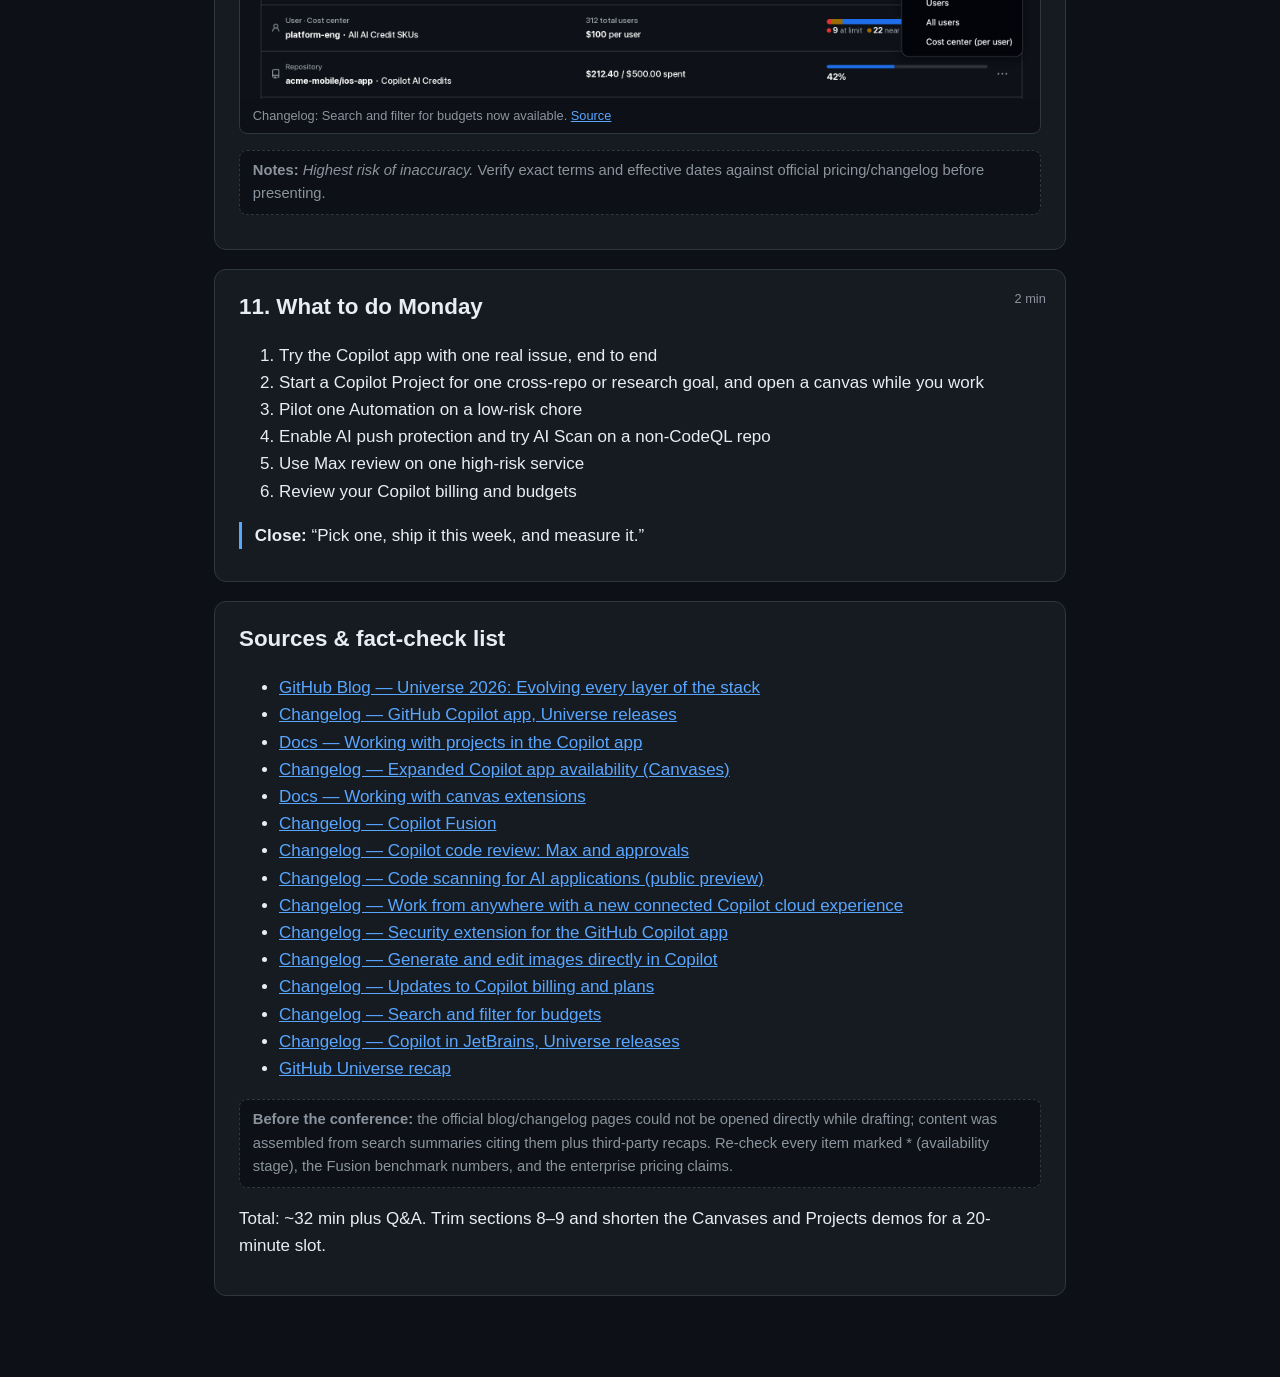
==== commit 68a15c9c: "Expand facilitator talking points for Canvases and Projects Add a dedicated Canvases section, deepen" ====
--- a/index.html
+++ b/index.html
@@ -24,7 +24,7 @@
   <ul>
     <li>Theme: velocity, intelligence, quality across the whole SDLC</li>
     <li>Agent sessions follow you across app, VS Code, CLI, and web</li>
-    <li>Today's buckets: App &amp; orchestration · Models · Review &amp; security · Platform · Enterprise &amp; billing · What to do Monday</li>
+    <li>Today's buckets: App, Canvases &amp; Projects · Models · Review &amp; security · Platform · Enterprise &amp; billing · What to do Monday</li>
   </ul>
   <p class="notes"><strong>Notes:</strong> Ask the room who has used Copilot cloud agent. Tailor depth to the answer.</p>
 </section>
@@ -35,40 +35,91 @@
   <p class="say"><strong>Say:</strong> “A cross-platform, agent-first app. You orchestrate from issue to merge — specs, design discussion, even telemetry analysis — in one place.”</p>
   <ul>
     <li>Start a cloud agent session on any device, continue it anywhere (app, VS Code, CLI, web)</li>
-    <li>Hosts Projects and Automations (below)</li>
+    <li><strong>My work:</strong> start sessions from an issue, pull request, prompt, or earlier session across all connected repositories; Copilot CLI sessions show up here too</li>
+    <li><strong>Parallel sessions:</strong> each runs on its own git worktree and branch, so agents don't trip over each other's files</li>
+    <li><strong>Verify, then ship:</strong> review the plan and diff, test in the integrated terminal and browser, open a PR that uses your existing checks; Agent Merge can address review comments, fix failing checks, and merge when your conditions are met</li>
+    <li>Hosts Canvases, Projects, and Automations (next sections)</li>
     <li>Connectors: Vercel, Cloudflare, Sentry and others authenticate once across app, CLI, and web</li>
   </ul>
+  <p class="say"><strong>Bridge:</strong> “The shift here is that your job moves from typing code to directing and verifying agent work. The next two ships — Canvases and Projects — are about making that directing and verifying easier.”</p>
   <figure class="shot" data-url="https://github.blog/changelog/2026-10-28-work-from-anywhere-with-a-new-connected-copilot-cloud-experience/" data-img="https://github.blog/wp-content/uploads/2026/11/683326413-6c3e6093-4c88-4c7c-9c8d-3e30f57e6bcd.jpg">
     <img src="assets/app.jpg" alt="The same Copilot session and pull request synced between github.com and GitHub Mobile" loading="lazy">
     <figcaption>Changelog: Work from anywhere with a new connected Copilot cloud experience. <a href="https://github.blog/changelog/2026-10-28-work-from-anywhere-with-a-new-connected-copilot-cloud-experience/">Source</a></figcaption>
   </figure>
-  <p class="notes"><strong>Notes:</strong> If you have a demo, show handing a session from the app to the CLI.</p>
-  <p class="src">Source: <a href="https://github.blog/changelog/2026-10-28-github-copilot-app-universe-releases/">Changelog: GitHub Copilot app, Universe releases</a> · <a href="https://github.blog/changelog/2026-10-28-work-from-anywhere-with-a-new-connected-copilot-cloud-experience/">Changelog: Work from anywhere</a></p>
-</section>
-
-<section id="projects" data-time="3 min">
-  <h2>3. Copilot Projects &amp; Automations</h2>
-  <span class="badge preview">Public preview*</span>
+  <div class="notes">
+    <p><strong>Notes:</strong> If you have a demo, show handing a session from the app to the CLI.</p>
+    <ul>
+      <li><strong>Likely question — “Do I have to stop using VS Code?”</strong> No. The app is where you orchestrate and review; sessions continue in VS Code, the CLI, or the web.</li>
+      <li><strong>Likely question — “Is it only for git repos?”</strong> No. You can start from any local folder, which is useful for prototypes and non-code work.</li>
+    </ul>
+  </div>
+  <p class="src">Source: <a href="https://github.blog/changelog/2026-10-28-github-copilot-app-universe-releases/">Changelog: GitHub Copilot app, Universe releases</a> · <a href="https://github.blog/changelog/2026-10-28-work-from-anywhere-with-a-new-connected-copilot-cloud-experience/">Changelog: Work from anywhere</a> · <a href="https://github.blog/changelog/2026-06-02-expanded-technical-preview-availability-for-the-github-copilot-app/">Changelog: Expanded app availability</a></p>
+</section>
+
+<section id="canvases" data-time="3 min">
+  <h2>3. Canvases</h2>
+  <span class="badge">New</span>
+  <p class="say"><strong>Say:</strong> “As agents do more per session, the hard part becomes managing their output — scrolling transcripts, hunting for the diff that matters, repeating yourself to course-correct. Canvases give that work somewhere to land.”</p>
+  <ul>
+    <li><strong>What it is:</strong> a structured, interactive surface over a work object — a plan, pull request, browser session, terminal, release checklist, triage board, incident, spreadsheet, or dashboard — open beside the chat</li>
+    <li><strong>Bidirectional:</strong> the agent updates the canvas as it works; you edit, reorder, approve, or redirect on the same surface</li>
+    <li><strong>Three participants:</strong> you inspect and steer, the agent reads state and takes structured actions, and the app connects the canvas to the real artifact and enforces which actions are allowed</li>
+    <li><strong>Chat still matters:</strong> chat is for intent and ambiguity; the canvas is where that intent becomes visible work you can verify</li>
+    <li><strong>Get one:</strong> browse featured canvases under <strong>Customize › Canvas</strong>; some arrive through plugins (for example, Azure DevOps, or the GitHub Security extension for code scanning alerts)</li>
+    <li><strong>Build one:</strong> type <code>/create-canvas</code> in a session and describe the workflow; the agent generates the canvas and its capabilities, and you iterate from there</li>
+  </ul>
+  <p class="say"><strong>Analogy:</strong> “Chat is the conversation with your contractor. The canvas is the blueprint on the table that you both mark up.”</p>
+  <div class="notes">
+    <p><strong>Notes:</strong> GitHub frames this as the start of <em>agent experience (AX)</em> — interfaces built for people and agents to operate together. Use that phrase; it lands with platform and DevEx audiences.</p>
+    <ul>
+      <li><strong>Demo (60–90 sec):</strong> ask the agent to make a UI change, open the browser canvas, and let it click through and screenshot its own work. Then edit something on the canvas yourself and show the agent picking it up.</li>
+      <li><strong>Alt demo:</strong> run <code>/create-canvas</code> with “a board that lists my open PRs by review status and lets me start an agent session on any of them.”</li>
+      <li><strong>Likely question — “Is this just a side panel?”</strong> No: the agent can read and act on canvas state through defined capabilities, so it's shared state rather than a static view.</li>
+      <li><strong>Likely question — “Can we share custom canvases with the team?”</strong> Canvases can ship in plugins alongside skills and MCP servers. *Confirm current distribution options before promising specifics.</li>
+      <li>*Office-document canvases (Word, Excel, PowerPoint) may appear in your build — verify availability before naming them on stage.</li>
+    </ul>
+  </div>
+  <p class="src">Source: <a href="https://github.blog/changelog/2026-06-02-expanded-technical-preview-availability-for-the-github-copilot-app/">Changelog: Expanded app availability — Canvases</a> · <a href="https://docs.github.com/copilot/how-tos/github-copilot-app/working-with-canvas-extensions">Docs: Working with canvas extensions</a></p>
+</section>
+
+<section id="projects" data-time="4 min">
+  <h2>4. Copilot Projects &amp; Automations</h2>
+  <span class="badge preview">Public preview</span>
   <figure class="shot generated">
     <img src="assets/orchestration-art.jpg" alt="Robot mission control coordinates a fleet of task-carrying spacecraft between a laptop, terminal, and cloud station" width="1672" height="941" loading="lazy" decoding="async">
     <figcaption><strong>Mission control for your work.</strong> The app, Projects, and Automations help coordinate agent sessions across devices and repositories. AI-generated conceptual illustration, not product UI.</figcaption>
   </figure>
-  <p class="say"><strong>Say:</strong> “Projects group goals, context, sessions, and results across multiple repos. Automations make agent work repeatable.”</p>
-  <ul>
-    <li><strong>Projects:</strong> coordinate agent sessions across repositories with one place to oversee and redirect</li>
-    <li><strong>Automations:</strong> reusable tasks run on triggers, schedules, or on demand; can propose improvements from outcomes; new tools, triggers, and cost controls</li>
-    <li>Good fits: dependency chores, release notes, triage, docs drift</li>
-  </ul>
+  <p class="say"><strong>Say:</strong> “Real work doesn't fit in one repo or one session. A feature spans several repositories; a launch plan pulls in specs, designs, and assets without touching a repo at all. Projects give that work one home — context, agents, and results together — and Copilot checks in when it needs you.”</p>
+  <ul>
+    <li><strong>Give Copilot a goal, not a task list:</strong> describe the outcome and constraints; Copilot runs as many agent sessions as the work needs and brings back results, such as pull requests, for review</li>
+    <li><strong>Spans repos — or none:</strong> add one or more repositories, or start without one for research, planning, or launch work</li>
+    <li><strong>Library:</strong> shared context for the project — your files (specs, feedback, design notes) under <em>User</em>, and what the agents produce under <em>Agent</em></li>
+    <li><strong>Overview:</strong> work grouped as <em>Needs input</em>, <em>Open</em> (with PR and lines changed), <em>Working</em>, and <em>Done</em>; open any session to review its plan, diff, and PR, or use <em>Steer this session</em></li>
+    <li><strong>Connected context:</strong> pull in Slack threads, Figma designs, and meeting notes to research a request or draft a spec alongside the code</li>
+    <li><strong>Project automations:</strong> just ask in the project chat (“every Monday at 9 AM, summarize new feedback by theme”); manage, pause, or reschedule from the <em>Automations</em> tab</li>
+    <li><strong>Standalone Automations:</strong> reusable tasks on triggers, schedules, or on demand; can propose improvements from outcomes; new tools, triggers, and cost controls; cloud automations run even when your laptop is asleep</li>
+    <li>Good fits: cross-repo features, customer-feedback investigations, dependency chores, release notes, triage, docs drift</li>
+  </ul>
+  <p class="say"><strong>When to use which:</strong> “Focused change in one repo? Start a session from that repo. Broader goal that evolves over days and touches several places? Start a project.”</p>
   <figure class="shot" data-url="https://github.blog/changelog/2026-10-28-github-copilot-app-universe-releases/#give-copilot-a-goal" data-img="https://github.com/user-attachments/assets/37b3573f-d42f-439f-a136-9613293cf984">
     <img src="assets/projects.jpg" alt="Copilot app showing the new left navigation with a Projects view" loading="lazy">
     <figcaption>Changelog: GitHub Copilot app, Universe releases — Projects. <a href="https://github.blog/changelog/2026-10-28-github-copilot-app-universe-releases/#give-copilot-a-goal">Source</a></figcaption>
   </figure>
-  <p class="notes"><strong>Notes:</strong> *Reports disagree on exact availability stage — confirm on the changelog before saying “GA” or “preview.”</p>
-  <p class="src">Source: <a href="https://github.blog/changelog/2026-10-28-github-copilot-app-universe-releases/">Changelog: Copilot app, Universe releases</a></p>
+  <div class="notes">
+    <p><strong>Notes:</strong> Projects are confirmed as public preview in the Universe changelog and docs. Position Projects as the answer to “I have five agent sessions open and lost track of them.”</p>
+    <ul>
+      <li><strong>Demo (90 sec):</strong> create a project with no repository, drop a customer-feedback doc into <em>Library</em>, and prompt: “Group this feedback by theme with supporting examples. Do not make code changes.” Show the <em>Overview</em> tab, then add a weekly summary automation from the chat.</li>
+      <li><strong>Cross-repo variant:</strong> add a frontend and an API repo, ask for a small feature that spans both, and show two sessions in flight with their PRs under <em>Open</em>.</li>
+      <li><strong>Likely question — “Is this the same as GitHub Projects (the planning boards)?”</strong> No. Copilot Projects live in the Copilot app and coordinate agent work toward a goal. Call this out early to avoid confusion.</li>
+      <li><strong>Likely question — “Who approves what the agents do?”</strong> Decisions, reviews, and permission requests surface under <em>Needs input</em>; PRs still go through your normal reviews and checks.</li>
+      <li><strong>Tip to share:</strong> keep each project to one focused goal and tell Copilot which Library sources to use.</li>
+    </ul>
+  </div>
+  <p class="src">Source: <a href="https://github.blog/changelog/2026-10-28-github-copilot-app-universe-releases/">Changelog: Copilot app, Universe releases</a> · <a href="https://docs.github.com/copilot/how-tos/github-copilot-app/working-with-projects">Docs: Working with projects</a></p>
 </section>
 
 <section id="fusion" data-time="3 min">
-  <h2>4. Copilot Fusion</h2>
+  <h2>5. Copilot Fusion</h2>
   <span class="badge ga">GA*</span>
   <figure class="shot generated">
     <img src="assets/fusion-art.jpg" alt="A robot navigator routes three colorful spacecraft engines toward different task planets" width="1672" height="941" loading="lazy" decoding="async">
@@ -90,7 +141,7 @@
 </section>
 
 <section id="review" data-time="3 min">
-  <h2>5. Code review: Max tier</h2>
+  <h2>6. Code review: Max tier</h2>
   <span class="badge preview">Preview*</span>
   <p class="say"><strong>Say:</strong> “Agents write more code, so review has to scale. Max is a deeper review tier alongside Lite and Balanced.”</p>
   <ul>
@@ -107,7 +158,7 @@
 </section>
 
 <section id="security" data-time="4 min">
-  <h2>6. Security &amp; code quality</h2>
+  <h2>7. Security &amp; code quality</h2>
   <figure class="shot generated">
     <img src="assets/review-security-art.jpg" alt="Two robot astronauts inspect code cargo with a magnifying glass and intercept mischievous bugs with a glowing shield" width="1672" height="941" loading="lazy" decoding="async">
     <figcaption><strong>Inspect the cargo before launch.</strong> Code review and security checks belong in the delivery loop. AI-generated conceptual illustration, not product UI or a guarantee of protection.</figcaption>
@@ -128,7 +179,7 @@
 </section>
 
 <section id="creative" data-time="2 min">
-  <h2>7. Image generation &amp; desktop automation</h2>
+  <h2>8. Image generation &amp; desktop automation</h2>
   <span class="badge preview">Public preview</span>
   <figure class="shot generated">
     <img src="assets/creative-art.jpg" alt="A robot artist paints a planet out of a picture frame while a desktop robot arm works beside an astronaut-operated approval button" width="1672" height="941" loading="lazy" decoding="async">
@@ -147,7 +198,7 @@
 </section>
 
 <section id="platform" data-time="2 min">
-  <h2>8. Platform &amp; workflow improvements</h2>
+  <h2>9. Platform &amp; workflow improvements</h2>
   <ul>
     <li>Workflow lockfiles and multi-cloud compute for reliability</li>
     <li>Role-based moderation for GitHub Issues; issue artifacts</li>
@@ -159,7 +210,7 @@
 </section>
 
 <section id="enterprise" data-time="3 min">
-  <h2>9. Enterprise &amp; pricing</h2>
+  <h2>10. Enterprise &amp; pricing</h2>
   <p class="say"><strong>Say:</strong> “For enterprise customers, the packaging changed.”</p>
   <ul>
     <li>GitHub Enterprise reported to include Copilot features (app, automations, code review) without a separate Copilot subscription</li>
@@ -174,9 +225,10 @@
 </section>
 
 <section id="monday" data-time="2 min">
-  <h2>10. What to do Monday</h2>
+  <h2>11. What to do Monday</h2>
   <ol>
     <li>Try the Copilot app with one real issue, end to end</li>
+    <li>Start a Copilot Project for one cross-repo or research goal, and open a canvas while you work</li>
     <li>Pilot one Automation on a low-risk chore</li>
     <li>Enable AI push protection and try AI Scan on a non-CodeQL repo</li>
     <li>Use Max review on one high-risk service</li>
@@ -190,6 +242,9 @@
   <ul>
     <li><a href="https://github.blog/news-insights/company-news/github-universe-2026-evolving-every-layer-of-the-stack/">GitHub Blog — Universe 2026: Evolving every layer of the stack</a></li>
     <li><a href="https://github.blog/changelog/2026-10-28-github-copilot-app-universe-releases/">Changelog — GitHub Copilot app, Universe releases</a></li>
+    <li><a href="https://docs.github.com/copilot/how-tos/github-copilot-app/working-with-projects">Docs — Working with projects in the Copilot app</a></li>
+    <li><a href="https://github.blog/changelog/2026-06-02-expanded-technical-preview-availability-for-the-github-copilot-app/">Changelog — Expanded Copilot app availability (Canvases)</a></li>
+    <li><a href="https://docs.github.com/copilot/how-tos/github-copilot-app/working-with-canvas-extensions">Docs — Working with canvas extensions</a></li>
     <li><a href="https://github.blog/changelog/2026-10-28-route-and-orchestrate-models-with-github-copilot-fusion/">Changelog — Copilot Fusion</a></li>
     <li><a href="https://github.blog/changelog/2026-10-28-copilot-code-review-merge-with-confidence-with-max-and-approvals/">Changelog — Copilot code review: Max and approvals</a></li>
     <li><a href="https://github.blog/changelog/2026-10-28-code-scanning-for-ai-applications-in-public-preview/">Changelog — Code scanning for AI applications (public preview)</a></li>
@@ -202,7 +257,7 @@
     <li><a href="https://github.com/events/universe/recap">GitHub Universe recap</a></li>
   </ul>
   <p class="notes"><strong>Before the conference:</strong> the official blog/changelog pages could not be opened directly while drafting; content was assembled from search summaries citing them plus third-party recaps. Re-check every item marked * (availability stage), the Fusion benchmark numbers, and the enterprise pricing claims.</p>
-  <p>Total: ~28 min plus Q&amp;A. Trim sections 7–8 for a 20-minute slot.</p>
+  <p>Total: ~32 min plus Q&amp;A. Trim sections 8–9 and shorten the Canvases and Projects demos for a 20-minute slot.</p>
 </section>
 
 </main>
--- a/style.css
+++ b/style.css
@@ -28,3 +28,61 @@
 .shot.missing{border-style:dashed;padding:1rem;text-align:center;color:var(--mut)}
 .shot.missing img{position:absolute;width:1px;height:1px;overflow:hidden;clip-path:inset(50%);white-space:nowrap}
 @media print{.shot{break-inside:avoid;background:#fff}.shot figcaption{color:#444}.shot figcaption a{color:#0645ad}}
+
+/* The participant deck is enhanced by JS; the facilitator stays a scrolling talk track. */
+body.slideshow{height:100dvh;display:grid;grid-template-rows:auto minmax(0,1fr) auto;overflow:hidden}
+.slideshow header{position:static;max-width:none;width:100%;padding:.75rem 2rem;display:grid;grid-template-columns:1fr auto;column-gap:2rem;align-items:center}
+.slideshow h1{font-size:1.25rem}
+.slideshow .tag{font-size:.85rem;margin:0}
+.slideshow header nav{grid-column:2;grid-row:1 / 3;display:flex;align-items:center;gap:.6rem;font-size:.8rem}
+.slideshow header label{white-space:nowrap}
+.slideshow select,.slide-controls button{font:inherit;color:var(--fg);background:var(--card);border:1px solid var(--line);border-radius:6px;padding:.45rem .7rem}
+.slideshow select{max-width:22rem;width:100%;min-width:0}
+.slideshow .hint{grid-column:1 / -1;margin:.25rem 0 0}
+.slideshow main{max-width:1600px;width:100%;height:100%;min-height:0;margin:0 auto;padding:1rem 2rem}
+.slideshow section{height:100%;margin:0;padding:clamp(1rem,2vw,2rem);display:flex;flex-direction:column;gap:.6rem;overflow:auto;scroll-margin:0}
+.slideshow section[hidden]{display:none}
+.slideshow h2{font-size:clamp(1.4rem,2.4vw,2.3rem);line-height:1.2;margin:0}
+.slideshow .badge{align-self:flex-start;flex-shrink:0}
+.slide-content{display:grid;grid-template-columns:1.1fr 1fr;gap:2rem;flex:1;min-height:0}
+.slide-content.text-only{grid-template-columns:1fr}
+.slide-copy{align-self:center;font-size:clamp(1rem,1.65vw,1.55rem);line-height:1.5}
+.slide-copy ul,.slide-copy ol{margin:.5rem 0;padding-left:1.4em}
+.slide-copy li + li{margin-top:.55em}
+.slide-media{display:flex;flex-direction:column;gap:.6rem;min-height:0}
+.slideshow .shot{margin:0;min-height:0;flex:1;display:flex;flex-direction:column}
+.slideshow .shot img{min-height:0;flex:1;object-fit:contain}
+.slideshow .shot figcaption{flex-shrink:0;font-size:.7rem;line-height:1.35}
+.slideshow .src{flex-shrink:0;margin:0;font-size:.72rem;line-height:1.4}
+.slideshow #sources .slide-copy{font-size:clamp(.85rem,1.15vw,1.1rem);align-self:start}
+.slideshow #sources li + li{margin-top:.3em}
+.slide-controls{display:flex;align-items:center;justify-content:space-between;gap:1rem;padding:.5rem 2rem .85rem}
+.slide-controls[hidden]{display:none}
+.slide-controls button{cursor:pointer}
+.slide-controls button:disabled{opacity:.4;cursor:default}
+#slide-status{text-align:center;color:var(--mut);font-size:.85rem}
+.slideshow :focus-visible{outline:2px solid var(--acc);outline-offset:3px}
+@media(max-width:700px),(max-height:600px){
+  .slideshow header{display:block;padding:.6rem 1rem}
+  .slideshow header nav{margin-top:.4rem}
+  .slideshow .tag,.slideshow .hint{display:none}
+  .slideshow main{padding:.5rem 1rem}
+  .slideshow section{gap:.5rem}
+  .slide-content{display:block;flex:none;min-height:auto}
+  .slide-media{margin-top:1rem}
+  .slideshow .shot{flex:none}
+  .slideshow .shot + .shot{margin-top:.6rem}
+  .slideshow .shot img{flex:none;max-height:40dvh}
+  .slide-controls{padding:.5rem 1rem}
+}
+@media print{
+  body.slideshow{display:block;height:auto;overflow:visible}
+  .slideshow header{display:block}
+  .slideshow header nav,.slideshow .hint,.slide-controls{display:none}
+  .slideshow main{max-width:none;height:auto;padding:0}
+  .slideshow section,.slideshow section[hidden]{display:block;height:auto;overflow:visible;break-after:page;margin:1rem 0}
+  .slide-content{display:block}
+  .slide-media{display:block}
+  .slideshow .shot{display:block;margin:1rem 0}
+  .slideshow .shot img{max-height:30vh;flex:none}
+}
